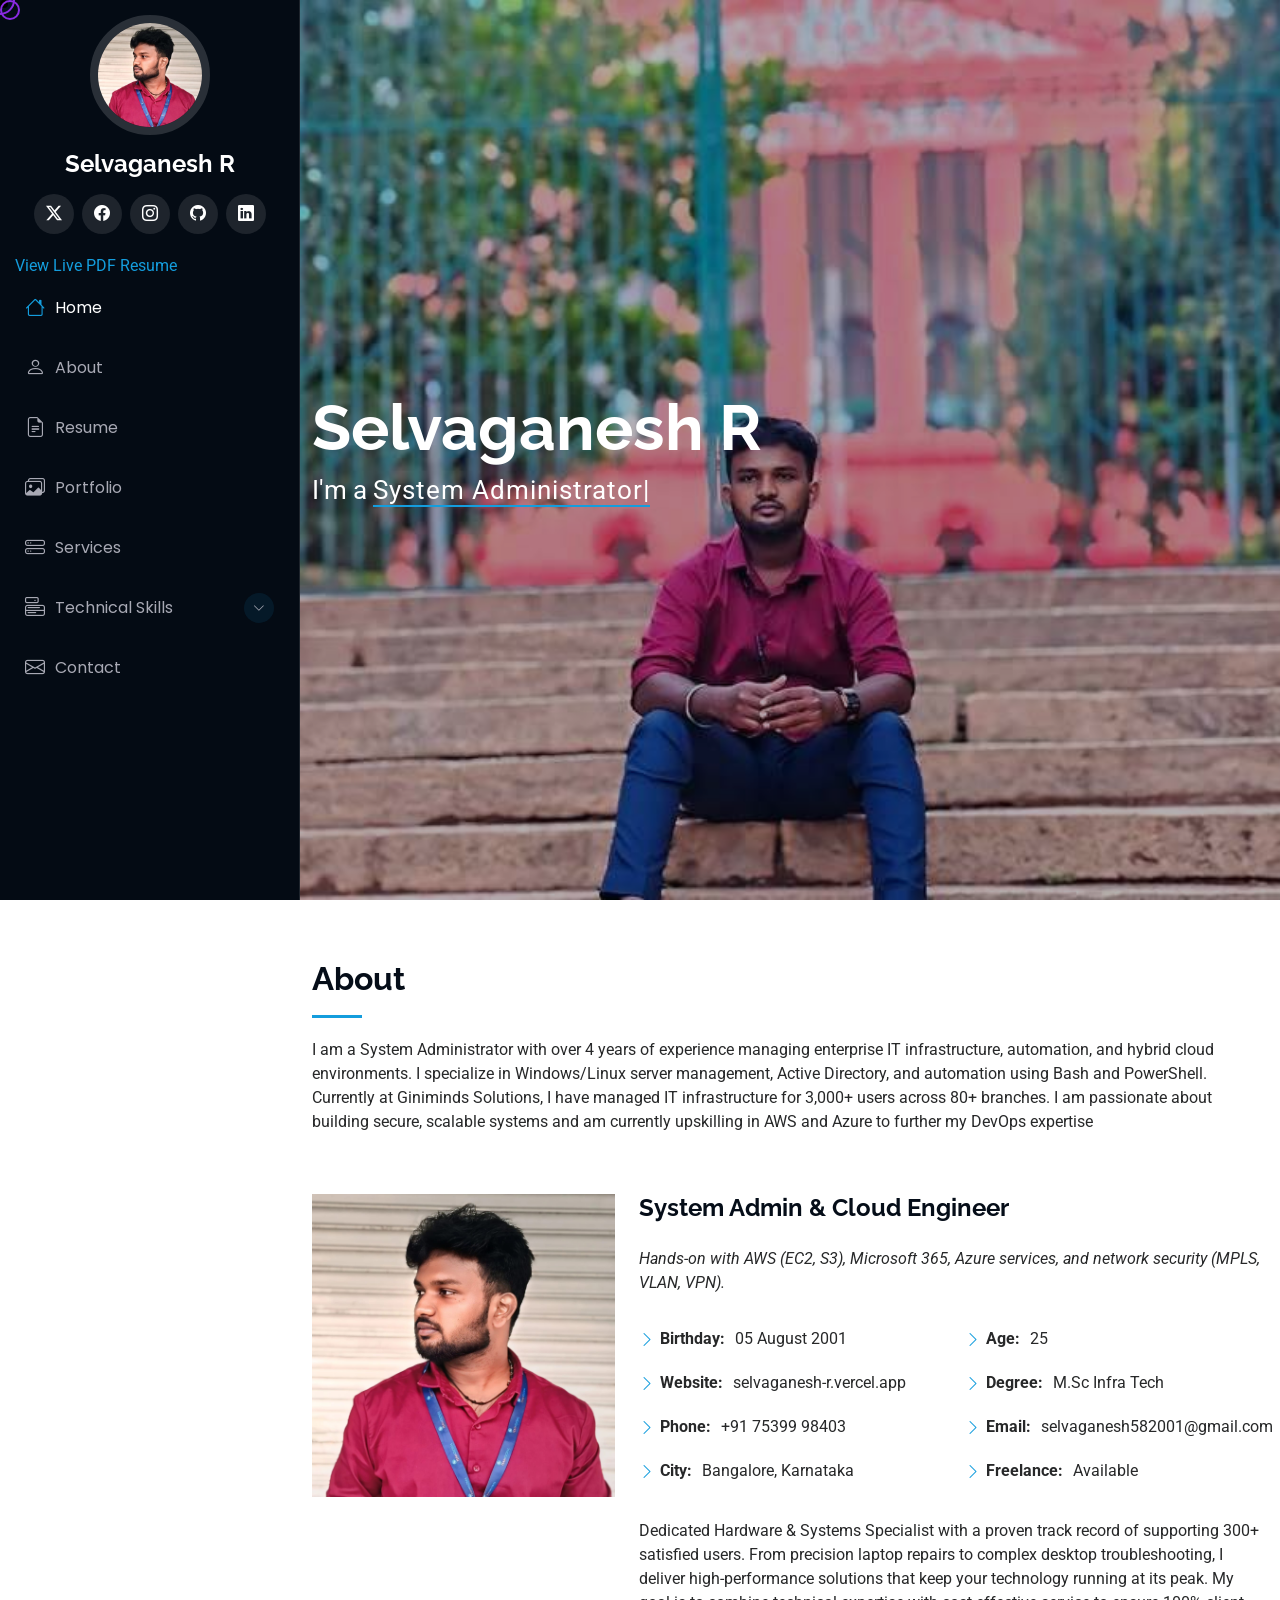
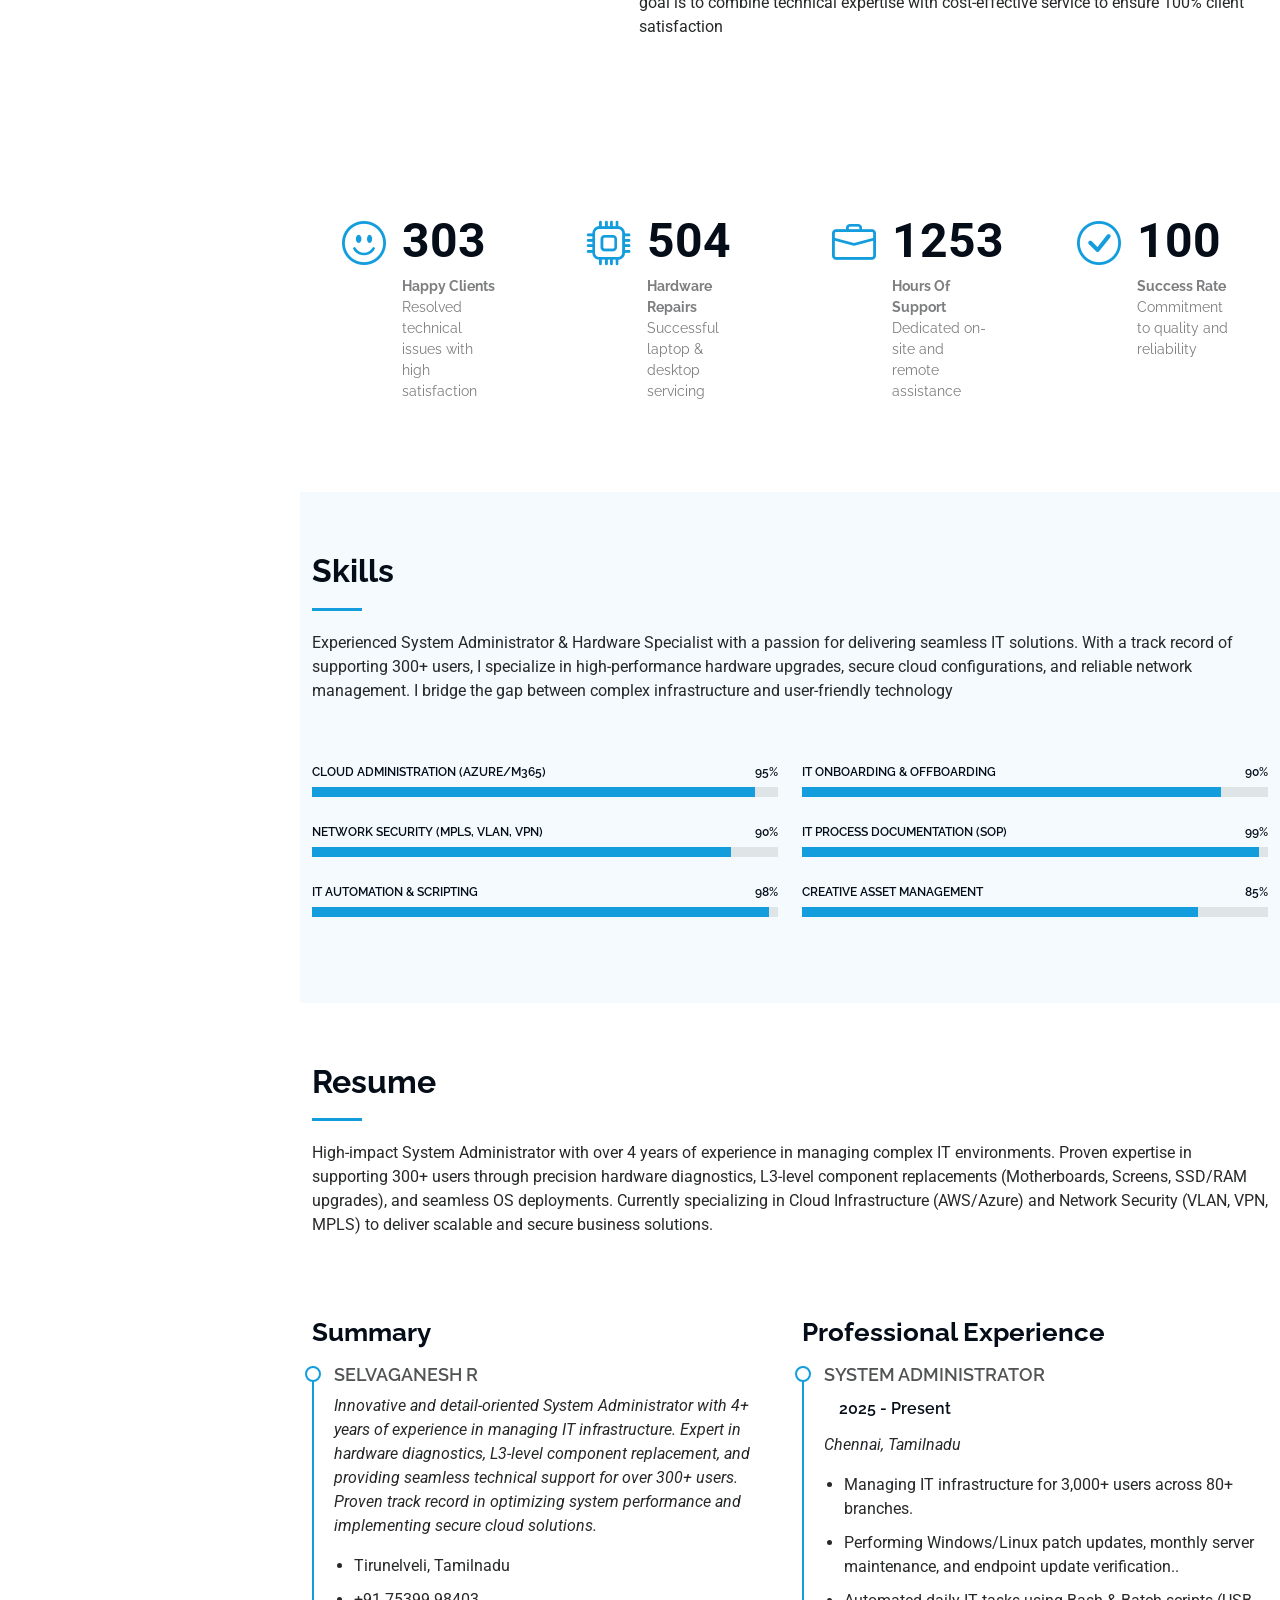
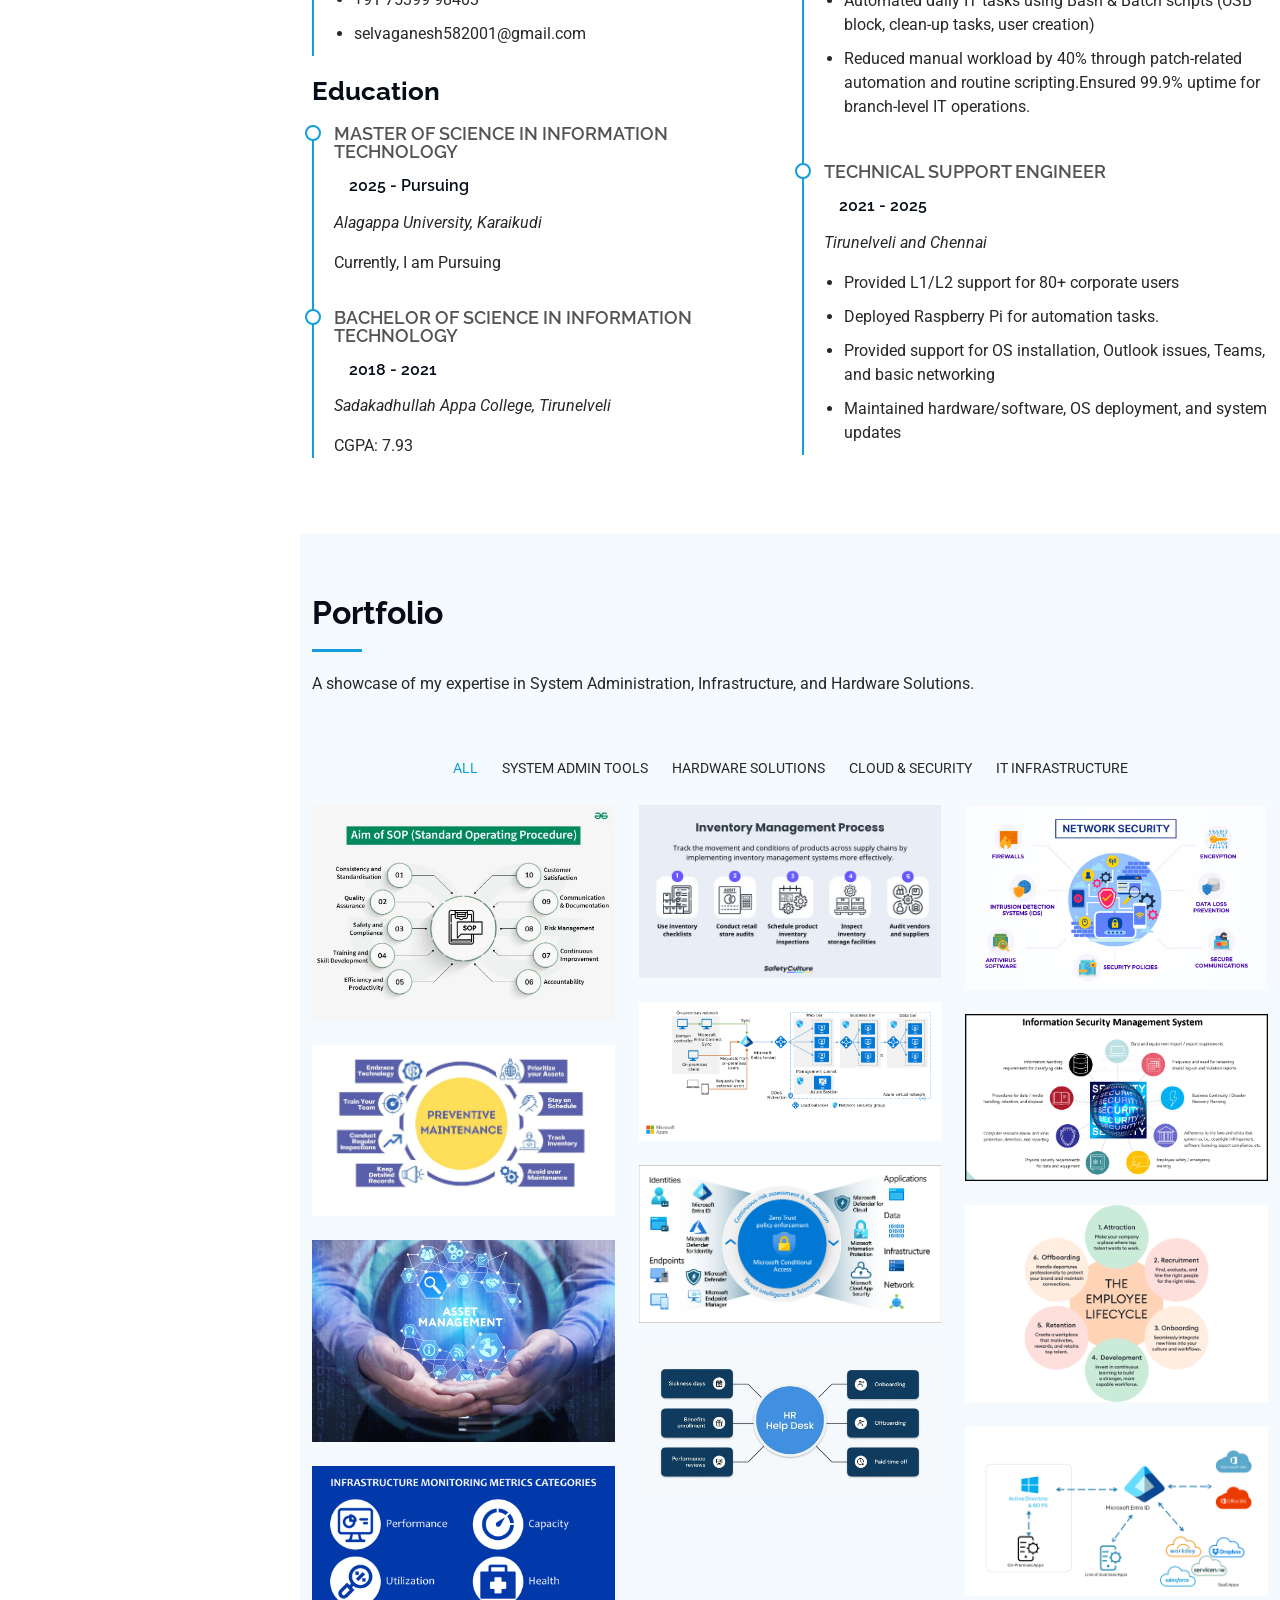
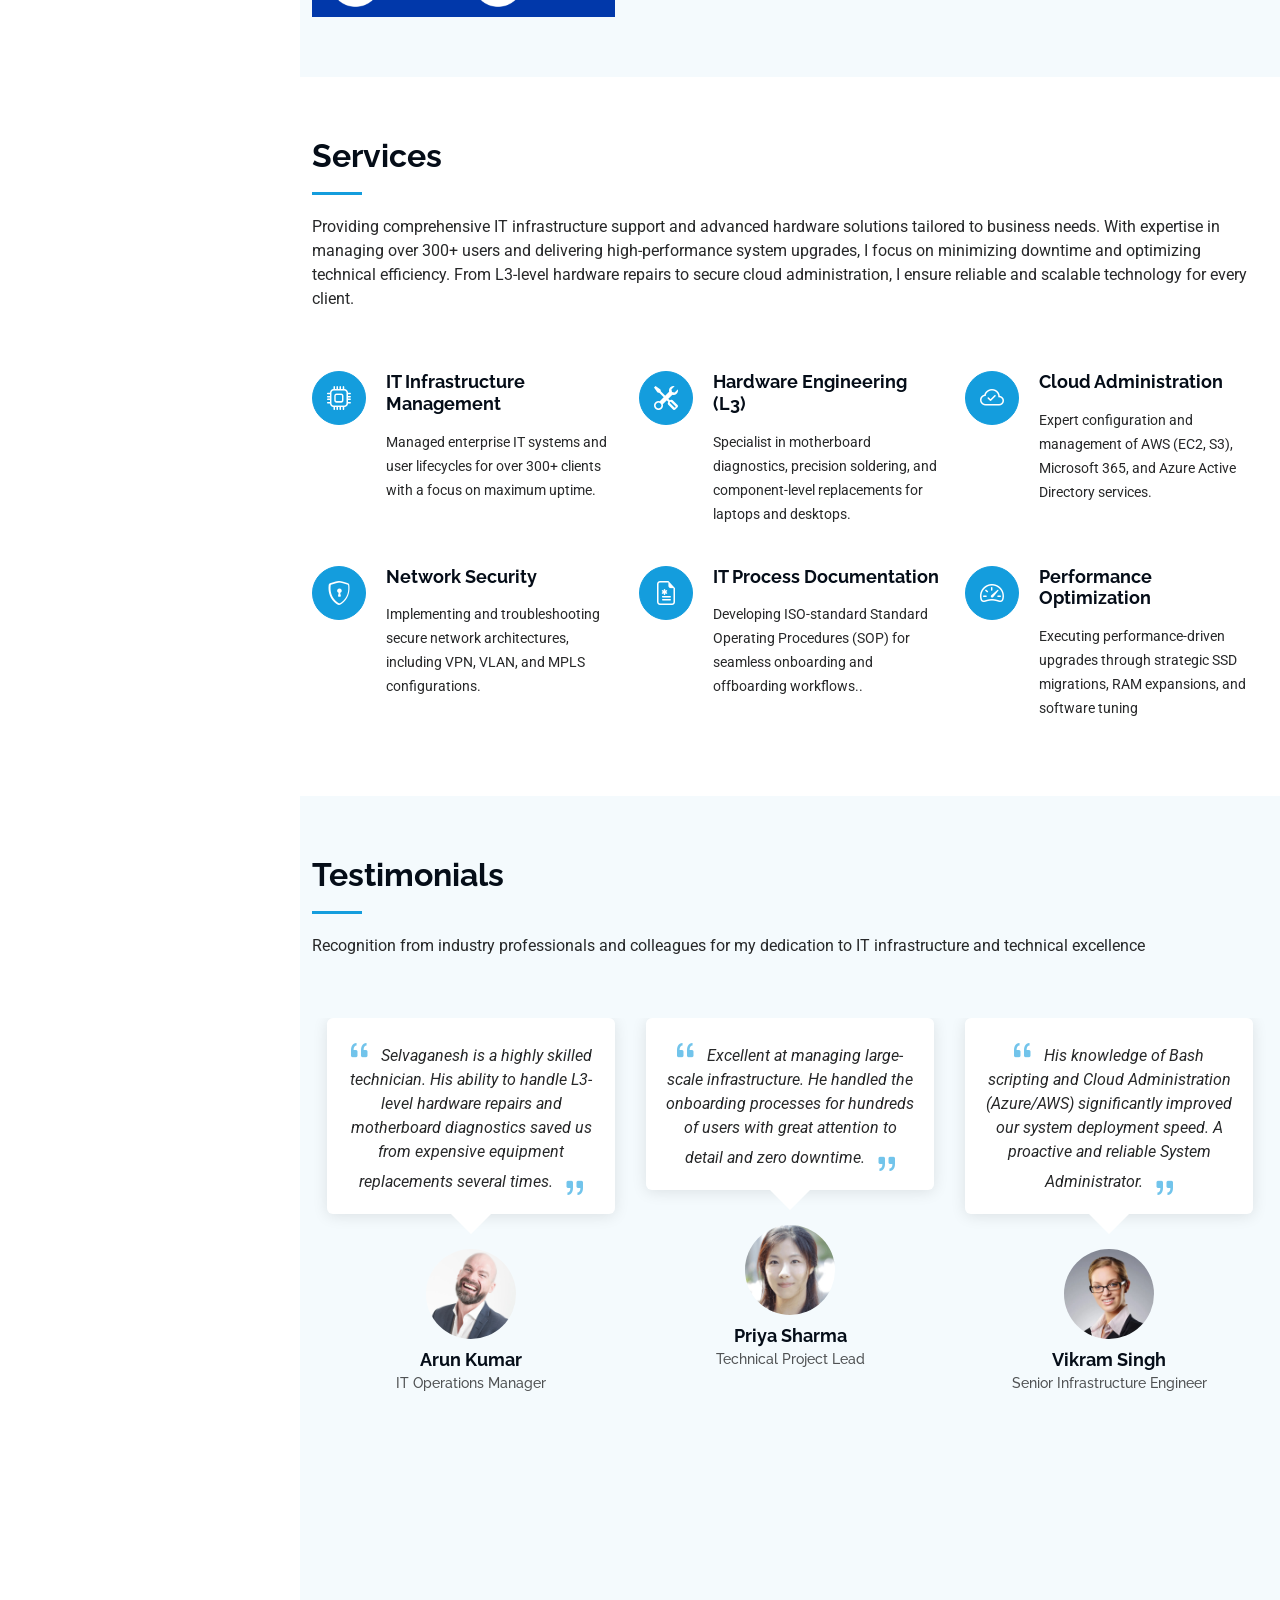
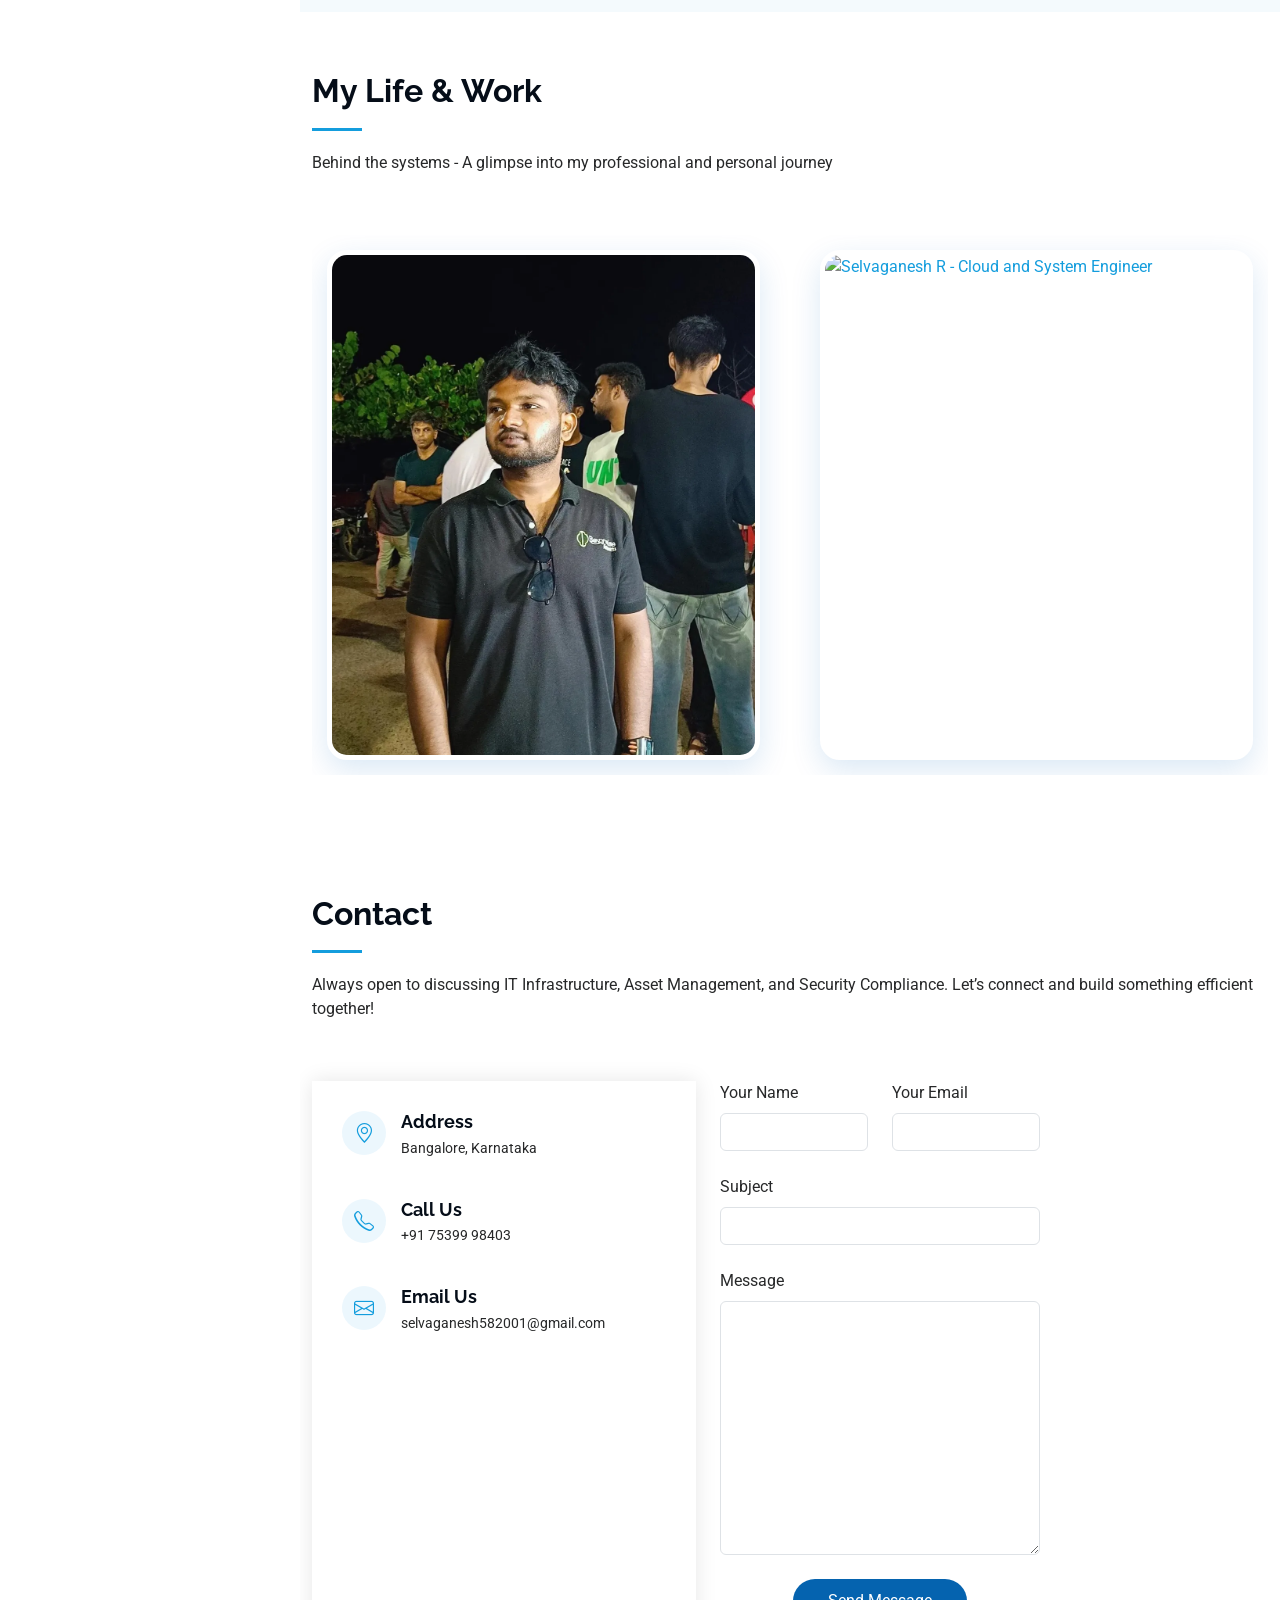
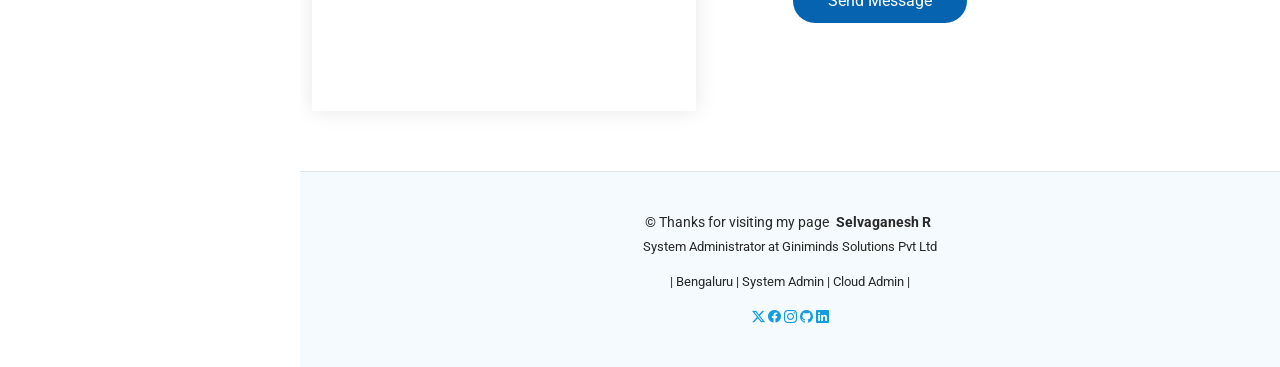
==== index.html @ 78997d43 "test1" ====
<!DOCTYPE html>
<html lang="en">
  <div class="cursor"></div>
  <div class="cursor-dot"></div>
<div class="wcf-cursor-follower"></div>
<head>
  <meta charset="utf-8">
  <meta name="robots" content="index, follow">
  <meta content="width=device-width, initial-scale=1.0" name="viewport">
  <title>Selvaganeh R | System Admin</title>
  <meta content="Selvaganesh R - System Administrator specializing in M365, Azure, and IT Infrastructure" name="description">

<script type="application/ld+json">
{
  "@context": "https://schema.org",
  "@type": "Person",
  "name": "Selvaganesh R",
  "jobTitle": "System Administrator & Cloud Engineer",
  "url": "https://selvaganesh-r.vercel.app/", 
  "sameAs": [
    "https://www.facebook.com/mr.selvaganeshr",
    "https://www.instagram.com/_selvaganeshr_",
    "https://x.com/_selvaganeshr_",
    "https://github.com/selvaganeshr-sys",
    "https://www.linkedin.com/in/selvaganeshr/"
  ]
}
</script>

  <meta content="" name="keywords">
  <meta property="og:type" content="website">
  <meta property="og:url" content="https://selvaganesh-r.vercel.app">

  <!-- Favicons -->
  <link href="assets/img/favicon.png" rel="icon">
  <link href="assets/img/apple-touch-icon.png" rel="apple-touch-icon">

  <!-- Fonts -->
  <link href="https://fonts.googleapis.com" rel="preconnect">
  <link href="https://fonts.gstatic.com" rel="preconnect" crossorigin>
  <link href="https://fonts.googleapis.com/css2?family=Roboto:ital,wght@0,100;0,300;0,400;0,500;0,700;0,900;1,100;1,300;1,400;1,500;1,700;1,900&family=Poppins:ital,wght@0,100;0,200;0,300;0,400;0,500;0,600;0,700;0,800;0,900;1,100;1,200;1,300;1,400;1,500;1,600;1,700;1,800;1,900&family=Raleway:ital,wght@0,100;0,200;0,300;0,400;0,500;0,600;0,700;0,800;0,900;1,100;1,200;1,300;1,400;1,500;1,600;1,700;1,800;1,900&display=swap" rel="stylesheet">

  <!-- Vendor CSS Files -->
  <link href="assets/vendor/bootstrap/css/bootstrap.min.css" rel="stylesheet">
  <link href="assets/vendor/bootstrap-icons/bootstrap-icons.css" rel="stylesheet">
  <link href="assets/vendor/aos/aos.css" rel="stylesheet">
  <link href="assets/vendor/glightbox/css/glightbox.min.css" rel="stylesheet">
  <link href="assets/vendor/swiper/swiper-bundle.min.css" rel="stylesheet">
  <link rel="canonical" href="https://selvaganesh-r.vercel.app/">
  <link rel="canonical" href="https://github.com/selvaganeshr-sys">
  <link rel="canonical" href="https://www.linkedin.com/in/selvaganeshr/">
  <link rel="canonical" href="https://www.instagram.com/_selvaganeshr_/">
  <link rel="canonical" href="https://x.com/_selvaganeshr_">
  <link rel="canonical" href="https://www.facebook.com/mr.selvaganeshr/"
   />

  <!-- Main CSS File -->
  <link href="assets/css/main.css" rel="stylesheet">

  <!-- =======================================================
  * Template Name: iPortfolio
  * Template URL: https://bootstrapmade.com/iportfolio-bootstrap-portfolio-websites-template/
  * Updated: Jun 29 2024 with Bootstrap v5.3.3
  * Author: BootstrapMade.com
  * License: https://bootstrapmade.com/license/
  ======================================================== -->
</head>
<script>
  const dot = document.querySelector('.cursor-dot');
  const follower = document.querySelector('.wcf-cursor-follower');

  let mouseX = 0, mouseY = 0; 
  let followerX = 0, followerY = 0; 

  document.addEventListener('mousemove', (e) => {
    mouseX = e.clientX;
    mouseY = e.clientY;
    // Immediate dot movement
    dot.style.transform = `translate(${mouseX - 4}px, ${mouseY - 4}px)`;
  });

  function animate() {
    // Fixed the mouseY - mouseY bug here
    followerX += (mouseX - followerX) * 0.1;
    followerY += (mouseY - followerY) * 0.1;

    follower.style.transform = `translate(${followerX - 15}px, ${followerY - 15}px)`;
    requestAnimationFrame(animate);
  }
  animate();

  // Hover effect
  document.querySelectorAll('a, button, .navmenu li').forEach(item => {
    item.addEventListener('mouseenter', () => {
      follower.style.width = '60px';
      follower.style.height = '60px';
      follower.style.backgroundColor = 'rgba(0, 123, 255, 0.2)';
    });
    item.addEventListener('mouseleave', () => {
      follower.style.width = '30px';
      follower.style.height = '30px';
      follower.style.backgroundColor = 'rgba(0, 123, 255, 0.05)';
    });
  });

const form = document.querySelector('.contact-form');
  const sentMessage = document.querySelector('.sent-message');

  form.onsubmit = async (e) => {
    e.preventDefault();
    const data = new FormData(form);
    
    const response = await fetch(form.action, {
      method: 'POST',
      body: data,
      headers: { 'Accept': 'application/json' }
    });

    if (response.ok) {
      sentMessage.style.display = 'block'; // Show "Your message has been sent!"
      form.reset(); // Clear the form
    } else {
      alert("Oops! There was a problem submitting your form");
    }
  };

</script>

<body class="index-page">
  <header id="header" class="header dark-background d-flex flex-column">
    <i class="header-toggle d-xl-none bi bi-list"></i>

    <div class="profile-img">
      <img src="assets/img/my-profile-img.jpeg" alt="" class="img-fluid rounded-circle">
    </div>

    <a href="index.html" class="logo d-flex align-items-center justify-content-center">
    
      <!-- Uncomment the line below if you also wish to use an image logo -->
      <!-- <img src="assets/img/logo.jpg" alt=""> -->
      <h1 class="sitename">Selvaganesh R</h1>
    </a>

    <div class="social-links text-center">
      <a href="https://x.com/_selvaganeshr_" class="twitter"><i class="bi bi-twitter-x"></i></a>
      <a href="https://www.facebook.com/mr.selvaganeshr/" class="facebook"><i class="bi bi-facebook"></i></a>
      <a href="https://www.instagram.com/_selvaganeshr_/" class="instagram"><i class="bi bi-instagram"></i></a>
      <a href="https://github.com/selvaganeshr-sys" class="github" target="_blank">
  <i class="bi bi-github"></i>
</a>
      <a href="https://www.linkedin.com/in/selvaganeshr/" class="linkedin"><i class="bi bi-linkedin"></i></a>
    </div>
<a href="resume.html" class="btn-get-started">View Live PDF Resume</a>
    <nav id="navmenu" class="navmenu">
  <ul>
    <li><a href="#hero" class="active"><i class="bi bi-house navicon"></i>Home</a></li>
    <li><a href="#about"><i class="bi bi-person navicon"></i> About</a></li>
    <li><a href="#resume"><i class="bi bi-file-earmark-text navicon"></i> Resume</a></li>
    <li><a href="#portfolio"><i class="bi bi-images navicon"></i> Portfolio</a></li>
    <li><a href="#services"><i class="bi bi-hdd-stack navicon"></i> Services</a></li>
    <li class="dropdown"><a href="#"><i class="bi bi-menu-button navicon"></i> <span>Technical Skills</span> <i class="bi bi-chevron-down toggle-dropdown"></i></a>
  <ul>
    <li><a href="#skills">Server Maintenance</a></li>
    <li><a href="#skills">Cloud Administration</a></li>
    <li><a href="#skills">Automation & Scripting</a></li>
    <li><a href="#skills">Hardware Engineering</a></li>
  </ul>
</li>
    <li><a href="#contact"><i class="bi bi-envelope navicon"></i> Contact</a></li>
  </ul>
</nav>
</header>

  <main class="main">

    <!-- Hero Section -->
    <section id="hero" class="hero section dark-background">

      <img src="assets/img/hero-bg.jpg" alt="" data-aos="fade-in" class="">

      <div class="container" data-aos="fade-up" data-aos-delay="100">
        <h2>Selvaganesh R</h2>
        <p>I'm a <span class="typed" data-typed-items="System Administrator, Cloud Infrastructure Engineer, IT Automation Expert, Hardware Specialist"></span><span class="typed-cursor typed-cursor--blink" aria-hidden="true"></span><span class="typed-cursor typed-cursor--blink" aria-hidden="true"></span></p>
      </div>

    </section><!-- /Hero Section -->

    <!-- About Section -->
    <section id="about" class="about section">

      <!-- Section Title -->
      <div class="container section-title" data-aos="fade-up">
        <h2>About</h2>
        <p>I am a System Administrator with over 4 years of experience managing enterprise IT infrastructure, automation, and hybrid cloud environments. I specialize in Windows/Linux server management, Active Directory, and automation using Bash and PowerShell.

Currently at Giniminds Solutions, I have managed IT infrastructure for 3,000+ users across 80+ branches. I am passionate about building secure, scalable systems and am currently upskilling in AWS and Azure to further my DevOps expertise</p>
      </div><!-- End Section Title -->

      <div class="container" data-aos="fade-up" data-aos-delay="100">

        <div class="row gy-4 justify-content-center">
          <div class="col-lg-4">
            <img src="assets/img/my-profile-img.jpeg" class="img-fluid" alt="">
          </div>
          <div class="col-lg-8 content">
            <h2>System Admin &amp; Cloud Engineer</h2>
            <p class="fst-italic py-3">
              Hands-on with AWS (EC2, S3), Microsoft 365, Azure services, and network security (MPLS, VLAN, VPN).
            </p>
            <div class="row">
              <div class="col-lg-6">
                <ul>
                  <li><i class="bi bi-chevron-right"></i> <strong>Birthday:</strong> <span>05 August 2001</span></li>
                  <li><i class="bi bi-chevron-right"></i> <strong>Website:</strong> <span>selvaganesh-r.vercel.app</span></li>
                  <li><i class="bi bi-chevron-right"></i> <strong>Phone:</strong> <span>+91 75399 98403</span></li>
                  <li><i class="bi bi-chevron-right"></i> <strong>City:</strong> <span>Bangalore, Karnataka</span></li>
                </ul>
              </div>
              <div class="col-lg-6">
                <ul>
                  <li><i class="bi bi-chevron-right"></i> <strong>Age:</strong> <span>25</span></li>
                  <li><i class="bi bi-chevron-right"></i> <strong>Degree:</strong> <span>M.Sc Infra Tech</span></li>
                  <li><i class="bi bi-chevron-right"></i> <strong>Email:</strong> <span>selvaganesh582001@gmail.com</span></li>
                  <li><i class="bi bi-chevron-right"></i> <strong>Freelance:</strong> <span>Available</span></li>
                </ul>
              </div>
            </div>
            <p class="py-3">
              Dedicated Hardware & Systems Specialist with a proven track record of supporting 300+ satisfied users. From precision laptop repairs to complex desktop troubleshooting, I deliver high-performance solutions that keep your technology running at its peak. My goal is to combine technical expertise with cost-effective service to ensure 100% client satisfaction
            </p>
          </div>
        </div>

      </div>

    </section><!-- /About Section -->

    <!-- Stats Section -->
    <section id="stats" class="stats section">

      <div class="container" data-aos="fade-up" data-aos-delay="100">

        <div class="row gy-4">

          <div class="col-lg-3 col-md-6">
            <div class="stats-item">
              <i class="bi bi-emoji-smile"></i>
              <span data-purecounter-start="0" data-purecounter-end="303" data-purecounter-duration="1" class="purecounter"></span>
              <p><strong>Happy Clients</strong> <span>Resolved technical issues with high satisfaction</span></p>
            </div>
          </div><!-- End Stats Item -->

          <div class="col-lg-3 col-md-6">
            <div class="stats-item">
              <i class="bi bi-cpu"></i>
              <span data-purecounter-start="0" data-purecounter-end="504" data-purecounter-duration="1" class="purecounter"></span>
              <p><strong>Hardware Repairs</strong> <span>Successful laptop & desktop servicing</span></p>
            </div>
          </div><!-- End Stats Item -->

          <div class="col-lg-3 col-md-6">
            <div class="stats-item">
              <i class="bi bi-briefcase"></i>
              <span data-purecounter-start="0" data-purecounter-end="1253" data-purecounter-duration="1" class="purecounter"></span>
              <p><strong>Hours Of Support</strong> <span>Dedicated on-site and remote assistance</span></p>
            </div>
          </div><!-- End Stats Item -->

          <div class="col-lg-3 col-md-6">
            <div class="stats-item">
              <i class="bi-check-circle"></i>
              <span data-purecounter-start="0" data-purecounter-end="100" data-purecounter-duration="1" class="purecounter"></span>
              <p><strong>Success Rate</strong> <span>Commitment to quality and reliability</span></p>
            </div>
          </div><!-- End Stats Item -->

        </div>

      </div>

    </section><!-- /Stats Section -->

    <!-- Skills Section -->
    <section id="skills" class="skills section light-background">

      <!-- Section Title -->
      <div class="container section-title" data-aos="fade-up">
        <h2>Skills</h2>
        <p>Experienced System Administrator & Hardware Specialist with a passion for delivering seamless IT solutions. With a track record of supporting 300+ users, I specialize in high-performance hardware upgrades, secure cloud configurations, and reliable network management. I bridge the gap between complex infrastructure and user-friendly technology</p>
      </div><!-- End Section Title -->

      <div class="container" data-aos="fade-up" data-aos-delay="100">

        <div class="row skills-content skills-animation">

          <div class="col-lg-6">

            <div class="progress">
              <span class="skill"><span>Cloud Administration (Azure/M365)</span> <i class="val">95%</i></span>
              <div class="progress-bar-wrap">
                <div class="progress-bar" role="progressbar" aria-valuenow="95" aria-valuemin="0" aria-valuemax="100"></div>
              </div>
            </div><!-- End Skills Item -->

            <div class="progress">
              <span class="skill"><span>Network Security (MPLS, VLAN, VPN)</span> <i class="val">90%</i></span>
              <div class="progress-bar-wrap">
                <div class="progress-bar" role="progressbar" aria-valuenow="90" aria-valuemin="0" aria-valuemax="100"></div>
              </div>
            </div><!-- End Skills Item -->

            <div class="progress">
              <span class="skill"><span>IT Automation & Scripting</span> <i class="val">98%</i></span>
              <div class="progress-bar-wrap">
                <div class="progress-bar" role="progressbar" aria-valuenow="98" aria-valuemin="0" aria-valuemax="100"></div>
              </div>
            </div><!-- End Skills Item -->

          </div>

          <div class="col-lg-6">

            <div class="progress">
              <span class="skill"><span>IT Onboarding & Offboarding</span> <i class="val">90%</i></span>
              <div class="progress-bar-wrap">
                <div class="progress-bar" role="progressbar" aria-valuenow="90" aria-valuemin="0" aria-valuemax="100"></div>
              </div>
            </div><!-- End Skills Item -->

            <div class="progress">
              <span class="skill"><span>IT Process Documentation (SOP)</span> <i class="val">99%</i></span>
              <div class="progress-bar-wrap">
                <div class="progress-bar" role="progressbar" aria-valuenow="98" aria-valuemin="0" aria-valuemax="100"></div>
              </div>
            </div><!-- End Skills Item -->

            <div class="progress">
              <span class="skill"><span>Creative Asset Management</span> <i class="val">85%</i></span>
              <div class="progress-bar-wrap">
                <div class="progress-bar" role="progressbar" aria-valuenow="85" aria-valuemin="0" aria-valuemax="100"></div>
              </div>
            </div><!-- End Skills Item -->

          </div>

        </div>

      </div>

    </section><!-- /Skills Section -->

    <!-- Resume Section -->
    <section id="resume" class="resume section">

      <!-- Section Title -->
      <div class="container section-title" data-aos="fade-up">
        <h2>Resume</h2>
        <p>High-impact System Administrator with over 4 years of experience in managing complex IT environments. Proven expertise in supporting 300+ users through precision hardware diagnostics, L3-level component replacements (Motherboards, Screens, SSD/RAM upgrades), and seamless OS deployments. Currently specializing in Cloud Infrastructure (AWS/Azure) and Network Security (VLAN, VPN, MPLS) to deliver scalable and secure business solutions.</p>
      </div><!-- End Section Title -->

      <div class="container">

        <div class="row">

          <div class="col-lg-6" data-aos="fade-up" data-aos-delay="100">
            <h3 class="resume-title">Summary</h3>

            <div class="resume-item pb-0">
              <h4>SELVAGANESH R</h4>
              <p><em>Innovative and detail-oriented System Administrator with 4+ years of experience in managing IT infrastructure. Expert in hardware diagnostics, L3-level component replacement, and providing seamless technical support for over 300+ users. Proven track record in optimizing system performance and implementing secure cloud solutions.</em></p>
              <ul>
                <li>Tirunelveli, Tamilnadu</li>
                <li>+91 75399 98403</li>
                <li>selvaganesh582001@gmail.com</li>
              </ul>
            </div><!-- Edn Resume Item -->

            <h3 class="resume-title">Education</h3>
            <div class="resume-item">
              <h4>Master of science in Information Technology</h4>
              <h5>2025 - Pursuing</h5>
              <p><em>Alagappa University, Karaikudi</em></p>
              <p>Currently, I am Pursuing</p>
            </div><!-- Edn Resume Item -->

            <div class="resume-item">
             <h4>Bachelor of Science in Information Technology</h4>
              <h5>2018 - 2021</h5>
              <p><em>Sadakadhullah Appa College, Tirunelveli</em></p>
              <p>CGPA: 7.93</p>
            </div><!-- Edn Resume Item -->

          </div>

          <div class="col-lg-6" data-aos="fade-up" data-aos-delay="200">
            <h3 class="resume-title">Professional Experience</h3>
            <div class="resume-item">
              <h4>System Administrator</h4>
              <h5>2025 - Present</h5>
              <p><em>Chennai, Tamilnadu </em></p>
              <ul>
                <li> Managing IT infrastructure for 3,000+ users across 80+ branches. 
</li>
                <li>Performing Windows/Linux patch updates, monthly server maintenance, and endpoint update
verification.. </li>
                <li> Automated daily IT tasks using Bash & Batch scripts (USB block, clean-up tasks, user creation)</li>
                <li> Reduced manual workload by 40% through patch-related automation and routine scripting.Ensured 99.9% uptime for branch-level IT operations. </li>
              </ul>
            </div><!-- Edn Resume Item -->

            <div class="resume-item">
              <h4>Technical Support Engineer</h4>
              <h5>2021 - 2025</h5>
              <p><em>Tirunelveli and Chennai</em></p>
              <ul>
                <li>Provided L1/L2 support for 80+ corporate users</li>
                <li>Deployed Raspberry Pi for automation tasks.</li>
                <li> Provided support for OS installation, Outlook issues, Teams, and basic networking</li>
                <li>Maintained hardware/software, OS deployment, and system updates </li>
              </ul>
            </div><!-- Edn Resume Item -->

          </div>

        </div>

      </div>

    </section><!-- /Resume Section -->

    <!-- Portfolio Section -->
    <section id="portfolio" class="portfolio section light-background">

      <!-- Section Title -->
      <div class="container section-title" data-aos="fade-up">
        <h2>Portfolio</h2>
        <p>A showcase of my expertise in System Administration, Infrastructure, and Hardware Solutions.</p>
      </div><!-- End Section Title -->

      <div class="container">

        <div class="isotope-layout" data-default-filter="*" data-layout="masonry" data-sort="original-order">

          <ul class="portfolio-filters isotope-filters" data-aos="fade-up" data-aos-delay="100">
            <li data-filter="*" class="filter-active">All</li>
            <li data-filter=".filter-app">System Admin Tools</li>
            <li data-filter=".filter-product">Hardware Solutions</li>
            <li data-filter=".filter-branding">Cloud & Security</li>
            <li data-filter=".filter-books">IT Infrastructure</li>
          </ul><!-- End Portfolio Filters -->

          <div class="row gy-4 isotope-container" data-aos="fade-up" data-aos-delay="200">

            <div class="col-lg-4 col-md-6 portfolio-item isotope-item filter-app">
              <div class="portfolio-content h-100">
                <img src="assets/img/portfolio/SOP.jpg" class="img-fluid" alt="">
                <div class="portfolio-info">
                  <h4>SOP Documentation</h4>
                  <p>Enterprise-level system management and network setup</p>
                  <a href="assets/img/portfolio/SOP.jpg" title="App 1" data-gallery="portfolio-gallery-app" class="glightbox preview-link"><i class="bi bi-zoom-in"></i></a>
                  <!<a href="SOP-Details" title="More Details" class="details-link"><i class="bi bi-link-45deg"></i></a>>
                  <!<a href="assets/img/portfolio/Moni.png" title="Branding 3" data-gallery="portfolio-gallery-book" class="glightbox preview-link"> wihtout zoom Icon>
  </a>
                </div>
              </div>
            </div><!-- End Portfolio Item -->

            <div class="col-lg-4 col-md-6 portfolio-item isotope-item filter-product">
              <div class="portfolio-content h-100">
                <img src="assets/img/portfolio/ivn.png" class="img-fluid" alt="">
                <div class="portfolio-info">
                  <h4>Asset Tagging & Tracking:</h4>
                  <p>Implemented a standardized asset tagging system to ensure 100% hardware accountability and inventory control</p>
                  <a href="assets/img/portfolio/ivn.png" title="Product 1" data-gallery="portfolio-gallery-product" class="glightbox preview-link"><i class="bi bi-zoom-in"></i></a>
                  <!<a href="portfolio-details.html" title="More Details" class="details-link"><i class="bi bi-link-45deg"></i></a>>
                </div>
              </div>
            </div><!-- End Portfolio Item -->

            <div class="col-lg-4 col-md-6 portfolio-item isotope-item filter-branding">
              <div class="portfolio-content h-100">
                <img src="assets/img/portfolio/anti.jpg" class="img-fluid" alt="">
                <div class="portfolio-info">
                  <h4>Endpoint Security</h4>
                  <p>Maintaining 100% security compliance by ensuring McAfee Antivirus is enabled and always up to date</p>
                  <a href="assets/img/portfolio/anti.jpg" title="Branding 1" data-gallery="portfolio-gallery-branding" class="glightbox preview-link"><i class="bi bi-zoom-in"></i></a>
                  <!<a href="portfolio-details.html" title="More Details" class="details-link"><i class="bi bi-link-45deg"></i></a>>
                </div>
              </div>
            </div><!-- End Portfolio Item -->

            <div class="col-lg-4 col-md-6 portfolio-item isotope-item filter-books">
              <div class="portfolio-content h-100">
                <img src="assets/img/portfolio/dom.png" class="img-fluid" alt="">
                <div class="portfolio-info">
                  <h4>Network & Domain Setup</h4>
                  <p>Managing enterprise-level network setup and joining systems to Active Directory (AD) for secure access</p>
                  <a href="assets/img/portfolio/dom.png" title="Branding 1" data-gallery="portfolio-gallery-book" class="glightbox preview-link"><i class="bi bi-zoom-in"></i></a>
                  <!<a href="portfolio-details.html" title="More Details" class="details-link"><i class="bi bi-link-45deg"></i></a>>
                </div>
              </div>
            </div><!-- End Portfolio Item -->

            <div class="col-lg-4 col-md-6 portfolio-item isotope-item filter-app">
              <div class="portfolio-content h-100">
                <img src="assets/img/portfolio/PMO.jpg" class="img-fluid" alt="">
                <div class="portfolio-info">
                  <h4>System Security & Compliance</h4>
                  <p>Maintaining endpoint security through Active Directory</p>
                  <a href="assets/img/portfolio/PMO.jpg" title="App 2" data-gallery="portfolio-gallery-app" class="glightbox preview-link"><i class="bi bi-zoom-in"></i></a>
                  <!<a href="portfolio-details.html" title="More Details" class="details-link"><i class="bi bi-link-45deg"></i></a>>
                </div>
              </div>
            </div><!-- End Portfolio Item -->

            <div class="col-lg-4 col-md-6 portfolio-item isotope-item filter-product">
              <div class="portfolio-content h-100">
                <img src="assets/img/portfolio/repair.jpg" class="img-fluid" alt="">
                <div class="portfolio-info">
                  <h4>System Maintenance & Repair</h4>
                  <p>Expertise in hardware troubleshooting, laptop repairs, and ensuring all assets are in peak working condition</p>
                  <a href="assets/img/portfolio/repair.jpg" title="Product 2" data-gallery="portfolio-gallery-product" class="glightbox preview-link"><i class="bi bi-zoom-in"></i></a>
                  <!<a href="portfolio-details.html" title="More Details" class="details-link"><i class="bi bi-link-45deg"></i></a>>
                </div>
              </div>
            </div><!-- End Portfolio Item -->

            <div class="col-lg-4 col-md-6 portfolio-item isotope-item filter-branding">
              <div class="portfolio-content h-100">
                <img src="assets/img/portfolio/acc.png" class="img-fluid" alt="">
                <div class="portfolio-info">
                  <h4>Access Control</h4>
                  <p>Implementing secure access controls and managing official email IDs as per company IT policies.</p>
                  <a href="assets/img/portfolio/acc.png" title="Branding 2" data-gallery="portfolio-gallery-branding" class="glightbox preview-link"><i class="bi bi-zoom-in"></i></a>
                  <!<a href="portfolio-details.html" title="More Details" class="details-link"><i class="bi bi-link-45deg"></i></a>>
                </div>
              </div>
            </div><!-- End Portfolio Item -->

            <div class="col-lg-4 col-md-6 portfolio-item isotope-item filter-books">
              <div class="portfolio-content h-100">
                <img src="assets/img/portfolio/Life.png" class="img-fluid" alt="">
                <div class="portfolio-info">
                  <h4>End-to-End Lifecycle:</h4>
                  <p>Handling complete IT onboarding and off-boarding processes, including system configuration and asset recovery.</p>
                  <a href="assets/img/portfolio/Life.png" title="Branding 2" data-gallery="portfolio-gallery-book" class="glightbox preview-link"><i class="bi bi-zoom-in"></i></a>
                  <!<a href="portfolio-details.html" title="More Details" class="details-link"><i class="bi bi-link-45deg"></i></a>>
                </div>
              </div>
            </div><!-- End Portfolio Item -->

            <div class="col-lg-4 col-md-6 portfolio-item isotope-item filter-app">
              <div class="portfolio-content h-100">
                <img src="assets/img/portfolio/Ast.png" class="img-fluid" alt="">
                <div class="portfolio-info">
                  <h4>Asset Management</h4>
                  <p>Implemented a standardized asset tagging system for 100% hardware accountability.</p>
                  <a href="assets/img/portfolio/Ast.png" title="App 3" data-gallery="portfolio-gallery-app" class="glightbox preview-link"><i class="bi bi-zoom-in"></i></a>
                  <!<a href="portfolio-details.html" title="More Details" class="details-link"><i class="bi bi-link-45deg"></i></a>>
                </div>
              </div>
            </div><!-- End Portfolio Item -->

            <div class="col-lg-4 col-md-6 portfolio-item isotope-item filter-product">
              <div class="portfolio-content h-100">
                <img src="assets/img/portfolio/Off.png" class="img-fluid" alt="">
                <div class="portfolio-info">
                  <h4>Asset Recovery & Audit</h4>
                  <p>Managing end-to-end hardware recovery and condition verification during employee off-boarding processes</p>
                  <a href="assets/img/portfolio/Off.png" title="Product 3" data-gallery="portfolio-gallery-product" class="glightbox preview-link"><i class="bi bi-zoom-in"></i></a>
                  <!<a href="portfolio-details.html" title="More Details" class="details-link"><i class="bi bi-link-45deg"></i></a>>
                </div>
              </div>
            </div><!-- End Portfolio Item -->

            <div class="col-lg-4 col-md-6 portfolio-item isotope-item filter-branding">
              <div class="portfolio-content h-100">
                <img src="assets/img/portfolio/ad.png" class="img-fluid" alt="">
                <div class="portfolio-info">
                  <h4>AD Integration</h4>
                  <p>Securing enterprise devices by joining laptops to Active Directory (AD) with required security standards</p>
                  <a href="assets/img/portfolio/ad.png" title="Branding 2" data-gallery="portfolio-gallery-branding" class="glightbox preview-link"><i class="bi bi-zoom-in"></i></a>
                  <!<a href="portfolio-details.html" title="More Details" class="details-link"><i class="bi bi-link-45deg"></i></a>>
                </div>
              </div>
            </div><!-- End Portfolio Item -->

            <div class="col-lg-4 col-md-6 portfolio-item isotope-item filter-books">
              <div class="portfolio-content h-100">
                <img src="assets/img/portfolio/Moni.png" class="img-fluid" alt="">
                <div class="portfolio-info">
                  <h4>Operational Monitoring</h4>
                  <p>Ensuring 100% uptime through daily infrastructure health checks and consistent stakeholder reporting</p>
                  <a href="assets/img/portfolio/Moni.png" title="Branding 3" data-gallery="portfolio-gallery-book" class="glightbox preview-link"><i class="bi bi-zoom-in"></i></a>
                  <!<a href="portfolio-details.html" title="More Details" class="details-link"><i class="bi bi-link-45deg"></i></a>>
                </div>
              </div>
            </div><!-- End Portfolio Item -->

          </div><!-- End Portfolio Container -->

        </div>

      </div>

    </section><!-- /Portfolio Section -->

    <!-- Services Section -->
    <section id="services" class="services section">

      <!-- Section Title -->
      <div class="container section-title" data-aos="fade-up">
        <h2>Services</h2>
        <p>Providing comprehensive IT infrastructure support and advanced hardware solutions tailored to business needs. With expertise in managing over 300+ users and delivering high-performance system upgrades, I focus on minimizing downtime and optimizing technical efficiency. From L3-level hardware repairs to secure cloud administration, I ensure reliable and scalable technology for every client.</p>
      </div><!-- End Section Title -->

      <div class="container">

        <div class="row gy-4">

          <div class="col-lg-4 col-md-6 service-item d-flex" data-aos="fade-up" data-aos-delay="100">
            <div class="icon flex-shrink-0"><i class="bi bi-cpu"></i></div>
            <div>
              <h4 class="title"><a href="service-details.html" class="stretched-link">IT Infrastructure Management</a></h4>
              <p class="description">Managed enterprise IT systems and user lifecycles for over 300+ clients with a focus on maximum uptime.</p>
            </div>
          </div>
          <!-- End Service Item -->

          <div class="col-lg-4 col-md-6 service-item d-flex" data-aos="fade-up" data-aos-delay="200">
            <div class="icon flex-shrink-0"><i class="bi bi-tools"></i></div>
            <div>
              <h4 class="title"><a href="service-details.html" class="stretched-link">Hardware Engineering (L3)</a></h4>
              <p class="description">Specialist in motherboard diagnostics, precision soldering, and component-level replacements for laptops and desktops.</p>
            </div>
          </div><!-- End Service Item -->

          <div class="col-lg-4 col-md-6 service-item d-flex" data-aos="fade-up" data-aos-delay="300">
            <div class="icon flex-shrink-0"><i class="bi bi-cloud-check"></i></div>
            <div>
              <h4 class="title"><a href="service-details.html" class="stretched-link">Cloud Administration</a></h4>
              <p class="description">Expert configuration and management of AWS (EC2, S3), Microsoft 365, and Azure Active Directory services.</p>
            </div>
          </div><!-- End Service Item -->

          <div class="col-lg-4 col-md-6 service-item d-flex" data-aos="fade-up" data-aos-delay="400">
            <div class="icon flex-shrink-0"><i class="bi bi-shield-lock"></i></div>
            <div>
              <h4 class="title"><a href="service-details.html" class="stretched-link">Network Security</a></h4>
              <p class="description">Implementing and troubleshooting secure network architectures, including VPN, VLAN, and MPLS configurations.</p>
            </div>
          </div><!-- End Service Item -->

          <div class="col-lg-4 col-md-6 service-item d-flex" data-aos="fade-up" data-aos-delay="500">
            <div class="icon flex-shrink-0"><i class="bi bi-file-earmark-medical"></i></div>
            <div>
              <h4 class="title"><a href="service-details.html" class="stretched-link">IT Process Documentation</a></h4>
              <p class="description">Developing ISO-standard Standard Operating Procedures (SOP) for seamless onboarding and offboarding workflows..</p>
            </div>
          </div><!-- End Service Item -->

          <div class="col-lg-4 col-md-6 service-item d-flex" data-aos="fade-up" data-aos-delay="600">
            <div class="icon flex-shrink-0"><i class="bi bi-speedometer2"></i></div>
            <div>
              <h4 class="title"><a href="service-details.html" class="stretched-link">Performance Optimization</a></h4>
              <p class="description">Executing performance-driven upgrades through strategic SSD migrations, RAM expansions, and software tuning  </p>
            </div>
          </div><!-- End Service Item -->

        </div>

      </div>

    </section><!-- /Services Section -->

    <!-- Testimonials Section -->
    <section id="testimonials" class="testimonials section light-background">

      <!-- Section Title -->
      <div class="container section-title" data-aos="fade-up">
        <h2>Testimonials</h2>
        <p>Recognition from industry professionals and colleagues for my dedication to IT infrastructure and technical excellence</p>
      </div><!-- End Section Title -->

      <div class="container" data-aos="fade-up" data-aos-delay="100">

        <div class="swiper init-swiper">
          <script type="application/json" class="swiper-config">
            {
              "loop": true,
              "speed": 600,
              "autoplay": {
                "delay": 5000
              },
              "slidesPerView": "auto",
              "pagination": {
                "el": ".swiper-pagination",
                "type": "bullets",
                "clickable": true
              },
              "breakpoints": {
                "320": {
                  "slidesPerView": 1,
                  "spaceBetween": 40
                },
                "1200": {
                  "slidesPerView": 3,
                  "spaceBetween": 1
                }
              }
            }
          </script>
          <div class="swiper-wrapper">

            <div class="swiper-slide">
  <div class="testimonial-item">
    <p>
      <i class="bi bi-quote quote-icon-left"></i>
      <span>Selvaganesh is a highly skilled technician. His ability to handle L3-level hardware repairs and motherboard diagnostics saved us from expensive equipment replacements several times.</span>
      <i class="bi bi-quote quote-icon-right"></i>
    </p>
    <img src="assets/img/testimonials/testimonials-1.jpg" class="testimonial-img" alt="">
    <h3>Arun Kumar</h3>
    <h4>IT Operations Manager</h4>
  </div>
</div>
<div class="swiper-slide">
  <div class="testimonial-item">
    <p>
      <i class="bi bi-quote quote-icon-left"></i>
      <span>Excellent at managing large-scale infrastructure. He handled the onboarding processes for hundreds of users with great attention to detail and zero downtime.</span>
      <i class="bi bi-quote quote-icon-right"></i>
    </p>
    <img src="assets/img/testimonials/testimonials-2.jpg" class="testimonial-img" alt="">
    <h3>Priya Sharma</h3>
    <h4>Technical Project Lead</h4>
  </div>
</div>

<div class="swiper-slide">
  <div class="testimonial-item">
    <p>
      <i class="bi bi-quote quote-icon-left"></i>
      <span>His knowledge of Bash scripting and Cloud Administration (Azure/AWS) significantly improved our system deployment speed. A proactive and reliable System Administrator.</span>
      <i class="bi bi-quote quote-icon-right"></i>
    </p>
    <img src="assets/img/testimonials/testimonials-3.jpg" class="testimonial-img" alt="">
    <h3>Vikram Singh</h3>
    <h4>Senior Infrastructure Engineer</h4>
  </div>
</div>

<div class="swiper-slide">
  <div class="testimonial-item">
    <p>
      <i class="bi bi-quote quote-icon-left"></i>
      <span>Selvaganesh is an exceptional System Administrator who brings a DevOps mindset to IT operations. His implementation of automated patch management and standardized SOPs has significantly improved our organizational efficiency and security compliance. He is a dependable asset to any high-stakes technical team.</span>
      <i class="bi bi-quote quote-icon-right"></i>
    </p>
    <img src="assets/img/testimonials/selvakumar.jpeg" class="testimonial-img" alt="Selvakumar CEO">
    <h3>Selvakumar</h3>
    <h4>CEO & Founder</h4>
  </div>
</div>
            
            
            </div><!-- End testimonial item -->

          </div>
          <div class="swiper-pagination"></div>
        </div>

      </div>

    </section><!-- /Testimonials Section -->

<!-- GALLERY -->
<section id="gallery" class="gallery section">

  <div class="container section-title" data-aos="fade-up">
    <h2>My Life & Work</h2>
    <p>Behind the systems - A glimpse into my professional and personal journey</p>
  </div>

  <div class="container" data-aos="fade-up" data-aos-delay="100">
    <div class="swiper init-swiper">
      
      <script type="application/json" class="swiper-config">
        {
          "loop": true,
          "speed": 1200,
          "autoplay": {
            "delay": 5000,
            "disableOnInteraction": false
          },
          "slidesPerView": "auto",
          "breakpoints": {
            "320": { "slidesPerView": 1, "spaceBetween": 20 },
            "768": { "slidesPerView": 2, "spaceBetween": 30 }
          }
        }
      </script>

      <div class="swiper-wrapper">

        <div class="swiper-slide">
          <div class="gallery-item-wrapper">
            <a href="assets/img/aa.webp" class="glightbox" data-gallery="gallery-portal">
              <div class="gallery-item">
                <img src="assets/img/aa.webp" alt="Selvaganesh R - System Admin Giniminds Solutions" class="img-fluid gallery-img">
              </div>
            </a>
          </div>
        </div>

        <div class="swiper-slide">
          <div class="gallery-item-wrapper">
            <a href="assets/img/fina.png" class="glightbox" data-gallery="gallery-portal">
              <div class="gallery-item">
                <img src="assets/img/fina.png" alt="Selvaganesh R - Cloud and System Engineer" class="img-fluid gallery-img">
              </div>
            </a>
          </div>
        </div>

        <div class="swiper-slide">
          <div class="gallery-item-wrapper">
            <a href="assets/img/seei.webp" class="glightbox" data-gallery="gallery-portal">
              <div class="gallery-item">
                <img src="assets/img/seei.webp" alt="Selvaganesh R - IT Infrastructure Specialist" class="img-fluid gallery-img">
              </div>
            </a>
          </div>
        </div>

        <div class="swiper-slide">
          <div class="gallery-item-wrapper">
            <a href="assets/img/style.webp" class="glightbox" data-gallery="gallery-portal">
              <div class="gallery-item">
                <img src="assets/img/style.webp" alt="Selvaganesh R - Professional Portfolio Bengaluru" class="img-fluid gallery-img">
              </div>
            </a>
          </div>
        </div>

        <div class="swiper-slide">
          <div class="gallery-item-wrapper">
            <a href="assets/img/award.webp" class="glightbox" data-gallery="gallery-portal">
              <div class="gallery-item">
                <img src="assets/img/award.webp" alt="Selvaganesh R - Awards and Recognition" class="img-fluid gallery-img">
              </div>
            </a>
          </div>
        </div>

        <div class="swiper-slide">
          <div class="gallery-item-wrapper">
            <a href="assets/img/see.webp" class="glightbox" data-gallery="gallery-portal">
              <div class="gallery-item">
                <img src="assets/img/see.webp" alt="Selvaganesh R - Work Life Balance" class="img-fluid gallery-img">
              </div>
            </a>
          </div>
        </div>

      </div>
      <div class="swiper-pagination"></div>
    </div>
  </div>

</section>
    <!-- GALLERY -->

    <!-- Contact Section -->
    <section id="contact" class="contact section">

      <!-- Section Title -->
      <div class="container section-title" data-aos="fade-up">
        <h2>Contact</h2>
        <p>Always open to discussing IT Infrastructure, Asset Management, and Security Compliance. Let’s connect and build something efficient together!</p>
      </div><!-- End Section Title -->

      <div class="container" data-aos="fade-up" data-aos-delay="100">

        <div class="row gy-4">

          <div class="col-lg-5">

            <div class="info-wrap">
              <div class="info-item d-flex" data-aos="fade-up" data-aos-delay="200">
                <i class="bi bi-geo-alt flex-shrink-0"></i>
                <div>
                  <h3>Address</h3>
                  <p>Bangalore, Karnataka</p>
                </div>
              </div><!-- End Info Item -->

              <div class="info-item d-flex" data-aos="fade-up" data-aos-delay="300">
                <i class="bi bi-telephone flex-shrink-0"></i>
                <div>
                  <h3>Call Us</h3>
                  <p>+91 75399 98403</p>
                </div>
              </div><!-- End Info Item -->

              <div class="info-item d-flex" data-aos="fade-up" data-aos-delay="400">
                <i class="bi bi-envelope flex-shrink-0"></i>
                <div>
                  <h3>Email Us</h3>
                  <p>selvaganesh582001@gmail.com</p>
                </div>
              </div><!-- End Info Item -->
              <iframe 
  src="https://www.google.com/maps/embed?pb=!1m18!1m12!1m3!1d3888.850462524451!2d77.5786637759025!3d12.917327016041684!2m3!1f0!2f0!3f0!3m2!1i1024!2i768!4f13.1!3m3!1m2!1s0x3bae150d63496923%3A0x6b45075c3243f7a!2sJP%20Nagar%206th%20Phase%2C%20J.%20P.%20Nagar%2C%20Bengaluru%2C%20Karnataka!5e0!3m2!1sen!2sin!4v1708810000000!5m2!1sen!2sin" 
  width="100%" 
  height="300" 
  style="border:0;" 
  allowfullscreen="" 
  loading="lazy" 
  referrerpolicy="no-referrer-when-downgrade">
</iframe>
            <!<iframe src="https://www.google.com/maps/embed?pb=!1m18!1m12!1m2!1m3!1d3888.9470701831!2d77.5758514!3d12.9110484!2m3!1f0!2f0!3f0!3m2!1i1024!2i768!4f13.1!3m3!1m2!1s0x3bae150d6349733b%3A0x709490333d02677e!2sJP%20Nagar%206th%20Phase%2C%20Bengaluru%2C%20Karnataka!5e0!3m2!1sen!2sin!4v1700000000000" width="100%" height="300" style="border:0;" allowfullscreen="" loading="lazy" referrerpolicy="no-referrer-when-downgrade"></iframe>  
            <!<iframe src="https://www.google.com/maps/embed?pb=!1m18!1m12!1m3!1d3889.0144403766276!2d77.57257819881201!3d12.906792871430328!2m3!1f0!2f0!3f0!3m2!1i1024!2i768!4f13.1!3m3!1m2!1s0x3bae15657c8e000b%3A0x84a3ce06f708d790!2sJaya%20Prakash%20Nagar!5e0!3m2!1sen!2sin!4v1770461154210!5m2!1sen!2sin" width="400" height="300" style="border:0;" allowfullscreen="" loading="lazy" referrerpolicy="no-referrer-when-downgrade"></iframe>
            </div>
          </div>

          <div class="col-lg-7">
<div class="col-lg-7">
  <form action="https://formspree.io/f/xykdlede" method="POST" class="contact-form" data-aos="fade-up" data-aos-delay="200">
    <div class="row gy-4">

      <div class="col-md-6">
        <label for="name-field" class="pb-2">Your Name</label>
        <input type="text" name="name" id="name-field" class="form-control" required="">
      </div>

      <div class="col-md-6">
        <label for="email-field" class="pb-2">Your Email</label>
        <input type="email" class="form-control" name="email" id="email-field" required="">
      </div>

      <div class="col-md-12">
        <label for="subject-field" class="pb-2">Subject</label>
        <input type="text" class="form-control" name="subject" id="subject-field" required="">
      </div>

      <div class="col-md-12">
        <label for="message-field" class="pb-2">Message</label>
        <textarea class="form-control" name="message" rows="10" id="message-field" required=""></textarea>
      </div>

      <div class="col-md-12 text-center">
        <button type="submit" class="btn btn-primary" style="background: #0563af; border: 0; padding: 10px 35px; color: #fff; transition: 0.4s; border-radius: 50px;">Send Message</button>
      </div>

    </div>
  </form>
</div><!-- End Contact Form -->

        </div>

      </div>

    </section><!-- /Contact Section -->

  </main>

  <footer id="footer" class="footer position-relative light-background">

    <div class="container">
      <div class="copyright text-center ">
        <p>© <span>Thanks for visiting my page</span> <strong class="px-1 sitename">Selvaganesh R</strong> </p>
      </div>
      <div class="credits">
        <!-- All the links in the footer should remain intact. -->
        <!-- You can delete the links only if you've purchased the pro version. -->
        <!-- Licensing information: https://bootstrapmade.com/license/ -->
        <!-- Purchase the pro version with working PHP/AJAX contact form: [buy-url] -->
        <p>System Administrator at Giniminds Solutions Pvt Ltd</p> <p>| Bengaluru | System Admin | Cloud Admin | </p>
            <div class="social-links text-center">
      <a href="https://x.com/_selvaganeshr_" class="twitter"><i class="bi bi-twitter-x"></i></a>
      <a href="https://www.facebook.com/mr.selvaganeshr/" class="facebook"><i class="bi bi-facebook"></i></a>
      <a href="https://www.instagram.com/_selvaganeshr_/" class="instagram"><i class="bi bi-instagram"></i></a>
      <a href="https://github.com/selvaganeshr-sys" class="github" target="_blank">
  <i class="bi bi-github"></i></a>
      <a href="https://www.linkedin.com/in/selvaganeshr/" class="linkedin"><i class="bi bi-linkedin"></i></a>
    </div>

      </div>
    </div>

  </footer>

  <!-- Scroll Top -->
  <a href="#" id="scroll-top" class="scroll-top d-flex align-items-center justify-content-center"><i class="bi bi-arrow-up-short"></i></a>

  <!-- Preloader -->
  <div id="preloader"></div>

  <!-- Vendor JS Files -->
  <script src="assets/vendor/bootstrap/js/bootstrap.bundle.min.js"></script>
  <script src="assets/vendor/php-email-form/validate.js"></script>
  <script src="assets/vendor/aos/aos.js"></script>
  <script src="assets/vendor/typed.js/typed.umd.js"></script>
  <script src="assets/vendor/purecounter/purecounter_vanilla.js"></script>
  <script src="assets/vendor/waypoints/noframework.waypoints.js"></script>
  <script src="assets/vendor/glightbox/js/glightbox.min.js"></script>
  <script src="assets/vendor/imagesloaded/imagesloaded.pkgd.min.js"></script>
  <script src="assets/vendor/isotope-layout/isotope.pkgd.min.js"></script>
  <script src="assets/vendor/swiper/swiper-bundle.min.js"></script>

  <!-- Main JS File -->
  <script src="assets/js/main.js"></script>

  <script>
  const cursor = document.querySelector('.cursor');

  // Mouse move aagumpothu circle follower
  document.addEventListener('mousemove', (e) => {
    cursor.style.left = e.clientX + 'px';
    cursor.style.top = e.clientY + 'px';
  });

  // Link or List mela mouse pona circle perusaagum
  document.querySelectorAll('a, li, button, .portfolio-item').forEach(item => {
    item.addEventListener('mouseenter', () => {
      cursor.style.transform = 'translate(-50%, -50%) scale(2)';
      cursor.style.backgroundColor = 'rgba(0, 123, 255, 0.1)';
    });
    item.addEventListener('mouseleave', () => {
      cursor.style.transform = 'translate(-50%, -50%) scale(1)';
      cursor.style.backgroundColor = 'transparent';
    });
  });
</script>

</body>

</html>
---- assets/css/main.css ----
/**
* Template Name: iPortfolio
* Template URL: https://bootstrapmade.com/iportfolio-bootstrap-portfolio-websites-template/
* Updated: Jun 29 2024 with Bootstrap v5.3.3
* Author: BootstrapMade.com
* License: https://bootstrapmade.com/license/
*/

/*--------------------------------------------------------------
# Font & Color Variables
# Help: https://bootstrapmade.com/color-system/
--------------------------------------------------------------*/
/* Fonts */
.cursor {
  width: 20px;
  height: 20px;
  border: 2px solid #8A2BE2; /* Un portfolio theme color */
  border-radius: 50%;
  position: fixed;
  pointer-events: none;
  z-index: 9999;
  transition: transform 0.1s ease;
}

.preview-link {
    display: flex;
    justify-content: center;
    align-items: center;
    height: 100%; /* Ithu box-kku ulla center panna uthavum */
    width: 100%;
    font-size: 12px !important;
}

.cursor-dot {
    position: fixed;
    left: 0;
    top: 0;
    width: 8px;
    height: 8px;
    background-color: #000; /* Black Dot */
    border-radius: 50%;
    z-index: 1000;
    pointer-events: none;
    transition: transform 0.1s ease-out; /* Romba fast-ah irukum */
  }

  /* 2. Pinnaadi vara Blue Circle (Nee ketta Lag effect) */
  .wcf-cursor-follower {
    position: fixed;
    left: 0;
    top: 0;
    width: 30px;
    height: 30px;
    border: 2px solid #8A2BE2; /* Blue Circle */
    border-radius: 50%;
    z-index: 999;
    pointer-events: none;
    transform: translate(-50%, -50%);
    background-color: rgba(0, 123, 255, 0.05);
  }

html {
  scroll-behavior: smooth;
}
:root {
  --default-font: "Roboto",  system-ui, -apple-system, "Segoe UI", Roboto, "Helvetica Neue", Arial, "Noto Sans", "Liberation Sans", sans-serif, "Apple Color Emoji", "Segoe UI Emoji", "Segoe UI Symbol", "Noto Color Emoji";
  --heading-font: "Raleway",  sans-serif;
  --nav-font: "Poppins",  sans-serif;
}

/* Global Colors - The following color variables are used throughout the website. Updating them here will change the color scheme of the entire website */
:root { 
  --background-color: #ffffff; /* Background color for the entire website, including individual sections */
  --default-color: #272829; /* Default color used for the majority of the text content across the entire website */
  --heading-color: #050d18; /* Color for headings, subheadings and title throughout the website */
  --accent-color: #149ddd; /* Accent color that represents your brand on the website. It's used for buttons, links, and other elements that need to stand out */
  --surface-color: #ffffff; /* The surface color is used as a background of boxed elements within sections, such as cards, icon boxes, or other elements that require a visual separation from the global background. */
  --contrast-color: #ffffff; /* Contrast color for text, ensuring readability against backgrounds of accent, heading, or default colors. */
}

/* Nav Menu Colors - The following color variables are used specifically for the navigation menu. They are separate from the global colors to allow for more customization options */
:root {
  --nav-color: #a8a9b4;  /* The default color of the main navmenu links */
  --nav-hover-color: #ffffff; /* Applied to main navmenu links when they are hovered over or active */
  --nav-mobile-background-color: #040b14; /* Used as the background color for mobile navigation menu */
  --nav-dropdown-background-color: #040b14; /* Used as the background color for dropdown items that appear when hovering over primary navigation items */
  --nav-dropdown-color: #a8a9b4; /* Used for navigation links of the dropdown items in the navigation menu. */
  --nav-dropdown-hover-color: #ffffff; /* Similar to --nav-hover-color, this color is applied to dropdown navigation links when they are hovered over. */
}

/* Color Presets - These classes override global colors when applied to any section or element, providing reuse of the sam color scheme. */

.light-background {
  --background-color: #f4fafd;
  --surface-color: #ffffff;
}

.dark-background {
  --background-color: #040b14;
  --default-color: #ffffff;
  --heading-color: #ffffff;
  --surface-color: #151f2b;
  --contrast-color: #ffffff;
}

/* Smooth scroll */
:root {
  scroll-behavior: smooth;
}

/*--------------------------------------------------------------
# General Styling & Shared Classes
--------------------------------------------------------------*/
body {
  color: var(--default-color);
  background-color: var(--background-color);
  font-family: var(--default-font);
}

a {
  color: var(--accent-color);
  text-decoration: none;
  transition: 0.9 s;
}

a:hover {
  color: color-mix(in srgb, var(--accent-color), transparent 25%);
  text-decoration: none;
}

h1,
h2,
h3,
h4,
h5,
h6 {
  color: var(--heading-color);
  font-family: var(--heading-font);
}

/* PHP Email Form Messages
------------------------------*/
.php-email-form .error-message {
  display: none;
  background: #df1529;
  color: #ffffff;
  text-align: left;
  padding: 15px;
  margin-bottom: 24px;
  font-weight: 600;
}

.php-email-form .sent-message {
  display: none;
  color: #ffffff;
  background: #059652;
  text-align: center;
  padding: 15px;
  margin-bottom: 24px;
  font-weight: 600;
}

.php-email-form .loading {
  display: none;
  background: var(--surface-color);
  text-align: center;
  padding: 15px;
  margin-bottom: 24px;
}

.php-email-form .loading:before {
  content: "";
  display: inline-block;
  border-radius: 50%;
  width: 24px;
  height: 24px;
  margin: 0 10px -6px 0;
  border: 3px solid var(--accent-color);
  border-top-color: var(--surface-color);
  animation: php-email-form-loading 1s linear infinite;
}

@keyframes php-email-form-loading {
  0% {
    transform: rotate(0deg);
  }

  100% {
    transform: rotate(360deg);
  }
}

/*--------------------------------------------------------------
# Global Header
--------------------------------------------------------------*/
.header {
  color: var(--default-color);
  background-color: var(--background-color);
  position: fixed;
  top: 0;
  left: 0;
  bottom: 0;
  padding: 0 15px;
  width: 300px;
  transition: all ease-in-out 0.3s;
  overflow-y: auto;
  z-index: 997;
  border-right: 1px solid color-mix(in srgb, var(--default-color), transparent 90%);
}

.header .profile-img img {
  margin: 15px auto;
  display: block;
  width: 120px;
  border: 8px solid color-mix(in srgb, var(--default-color), transparent 85%);
}

.header .logo {
  line-height: 1;
  margin-bottom: 15px;
}

.header .logo img {
  max-height: 32px;
  margin-right: 8px;
}

.header .logo h1 {
  font-size: 24px;
  margin: 0;
  font-weight: 700;
  color: var(--heading-color);
}

.header .social-links {
  margin: 0 0 20px 0;
}

.header .social-links a {
  font-size: 16px;
  display: inline-flex;
  align-items: center;
  justify-content: center;
  background: color-mix(in srgb, var(--default-color), transparent 90%);
  color: var(--default-color);
  margin: 0 2px;
  border-radius: 50%;
  text-align: center;
  width: 40px;
  height: 40px;
  transition: 0.3s;
}

.header .social-links a:hover {
  color: var(--contrast-color);
  background: var(--accent-color);
}


@media (min-width: 1200px) {

  .header~main,
  .header~#footer {
    margin-left: 300px;
  }
}

@media (max-width: 1199px) {
  .header {
    left: -100%;
  }
}

/* Gallery Slider Gethu Styles - Smooth Curves & Professional Glow */
.gallery-item-wrapper {
  padding: 15px; /* Spacing for the curve logic */
}

.gallery-item {
  border: 5px solid #ffffff; 
  border-radius: 20px; /* Smooth Curve edges - Professional look */
  overflow: hidden;
  box-shadow: 0px 10px 30px rgba(5, 99, 187, 0.15); /* Soft Blue Glow */
  transition: all 0.5s ease-in-out;
  background: #fff;
  cursor: pointer;
}

.gallery-img {
  width: 100%;
  height: 500px; /* Uniform height for consistent look */
  object-fit: cover;
  object-position: top center; /* IMPORTANT: Head cut fixes */
  display: block;
  transition: transform 0.8s ease;
}

.gallery-item:hover {
  transform: translateY(-10px) scale(1.02);
  border-color: #0563bb; /* Turns blue on hover */
  box-shadow: 0px 20px 45px rgba(5, 99, 187, 0.35); /* Increased glow */
}

/* 2 Columns & Image Height for Mobile/Tablet */
@media (max-width: 991px) {
  .gallery-img {
    height: 350px;
  }
}



.header.header-show {
  left: 0;
}

.header .header-toggle {
  color: var(--contrast-color);
  background-color: var(--accent-color);
  font-size: 22px;
  display: flex;
  align-items: center;
  justify-content: center;
  width: 40px;
  height: 40px;
  border-radius: 50%;
  cursor: pointer;
  position: fixed;
  top: 15px;
  right: 15px;
  z-index: 9999;
  transition: background-color 0.3s;
}

.header .header-toggle:hover {
  color: var(--contrast-color);
  background-color: color-mix(in srgb, var(--accent-color) 90%, white 15%);
}

/*--------------------------------------------------------------
# Navigation Menu
--------------------------------------------------------------*/
.mobile-nav-toggle {
  display: none;
}

.navmenu {
  padding: 0;
  z-index: 9997;
}

.navmenu ul {
  list-style: none;
  padding: 0 0 20px 0;
  margin: 0;
}

.navmenu a,
.navmenu a:focus {
  color: var(--nav-color);
  padding: 15px 10px;
  font-family: var(--nav-font);
  font-size: 16px;
  font-weight: 400;
  display: flex;
  align-items: center;
  white-space: nowrap;
  transition: 0.3s;
  width: 100%;
}

.navmenu a .navicon,
.navmenu a:focus .navicon {
  font-size: 20px;
  margin-right: 10px;
}

.navmenu a .toggle-dropdown,
.navmenu a:focus .toggle-dropdown {
  font-size: 12px;
  line-height: 0;
  margin-left: auto;
  width: 30px;
  height: 30px;
  display: flex;
  align-items: center;
  justify-content: center;
  border-radius: 50%;
  transition: 0.3s;
  flex-shrink: 0;
  background-color: color-mix(in srgb, var(--accent-color), transparent 90%);
}

.navmenu a .toggle-dropdown:hover,
.navmenu a:focus .toggle-dropdown:hover {
  background-color: var(--accent-color);
  color: var(--contrast-color);
}

.navmenu a:hover,
.navmenu .active,
.navmenu .active:focus {
  color: var(--nav-hover-color);
}

.navmenu a:hover .navicon,
.navmenu .active .navicon,
.navmenu .active:focus .navicon {
  color: var(--accent-color);
}

.navmenu .active .toggle-dropdown,
.navmenu .active:focus .toggle-dropdown {
  background-color: var(--accent-color);
  color: var(--contrast-color);
  transform: rotate(180deg);
}

.navmenu .dropdown {
  display: block;
}

.navmenu .dropdown a,
.navmenu .dropdown a:focus {
  color: --nav-dropdown-color;
}

.navmenu .dropdown a:hover,
.navmenu .dropdown .active,
.navmenu .dropdown .active:focus {
  color: var(--nav-dropdown-hover-color);
}

.navmenu .dropdown ul {
  position: static;
  display: none;
  z-index: 99;
  padding: 5px 10px;
  margin: 5px 10px;
  background-color: var(--nav-dropdown-background-color);
  border: 1px solid color-mix(in srgb, var(--default-color), transparent 90%);
  box-shadow: none;
  transition: all 0.5s ease-in-out;
}

.navmenu .dropdown ul ul {
  background-color: rgba(33, 37, 41, 0.1);
}

.navmenu .dropdown>.dropdown-active {
  display: block;
  background-color: rgba(33, 37, 41, 0.03);
}

/*--------------------------------------------------------------
# Global Footer
--------------------------------------------------------------*/
.footer {
  color: var(--default-color);
  background-color: var(--background-color);
  font-size: 14px;
  padding: 40px 0;
  position: relative;
  border-top: 1px solid color-mix(in srgb, var(--default-color), transparent 90%);
}

.footer .copyright p {
  margin-bottom: 0;
}

.footer .credits {
  margin-top: 4px;
  font-size: 13px;
  text-align: center;
}

/*--------------------------------------------------------------
# Preloader
--------------------------------------------------------------*/
#preloader {
  position: fixed;
  inset: 0;
  z-index: 999999;
  overflow: hidden;
  background: var(--background-color);
  transition: all 0.6s ease-out;
}

#preloader:before {
  content: "";
  position: fixed;
  top: calc(50% - 30px);
  left: calc(50% - 30px);
  border: 6px solid #ffffff;
  border-color: var(--accent-color) transparent var(--accent-color) transparent;
  border-radius: 50%;
  width: 60px;
  height: 60px;
  animation: animate-preloader 1.5s linear infinite;
}

@keyframes animate-preloader {
  0% {
    transform: rotate(0deg);
  }

  100% {
    transform: rotate(360deg);
  }
}

/*--------------------------------------------------------------
# Scroll Top Button
--------------------------------------------------------------*/
.scroll-top {
  position: fixed;
  visibility: hidden;
  opacity: 0;
  right: 15px;
  bottom: -15px;
  z-index: 99999;
  background-color: var(--accent-color);
  width: 44px;
  height: 44px;
  border-radius: 50px;
  transition: all 0.4s;
}

.scroll-top i {
  font-size: 24px;
  color: var(--contrast-color);
  line-height: 0;
}

.scroll-top:hover {
  background-color: color-mix(in srgb, var(--accent-color), transparent 20%);
  color: var(--contrast-color);
}

.scroll-top.active {
  visibility: visible;
  opacity: 1;
  bottom: 15px;
}

/*--------------------------------------------------------------
# Disable aos animation delay on mobile devices
--------------------------------------------------------------*/
@media screen and (max-width: 768px) {
  [data-aos-delay] {
    transition-delay: 0 !important;
  }
}

/*--------------------------------------------------------------
# Global Page Titles & Breadcrumbs
--------------------------------------------------------------*/
.page-title {
  color: var(--default-color);
  background-color: var(--background-color);
  padding: 25px 0;
  position: relative;
}

.page-title h1 {
  font-size: 24px;
  font-weight: 700;
}

.page-title .breadcrumbs ol {
  display: flex;
  flex-wrap: wrap;
  list-style: none;
  padding: 0;
  margin: 0;
  font-size: 14px;
  font-weight: 400;
}

.page-title .breadcrumbs ol li+li {
  padding-left: 10px;
}

.page-title .breadcrumbs ol li+li::before {
  content: "/";
  display: inline-block;
  padding-right: 10px;
  color: color-mix(in srgb, var(--default-color), transparent 70%);
}

/*--------------------------------------------------------------
# Global Sections
--------------------------------------------------------------*/
section,
.section {
  color: var(--default-color);
  background-color: var(--background-color);
  padding: 60px 0;
  overflow: clip;
}

/*--------------------------------------------------------------
# Global Section Titles
--------------------------------------------------------------*/
.section-title {
  padding-bottom: 60px;
  position: relative;
}

.section-title h2 {
  font-size: 32px;
  font-weight: 700;
  margin-bottom: 20px;
  padding-bottom: 20px;
  position: relative;
}

.section-title h2:after {
  content: "";
  position: absolute;
  display: block;
  width: 50px;
  height: 3px;
  background: var(--accent-color);
  left: 0;
  bottom: 0;
}

.section-title p {
  margin-bottom: 0;
}

/*--------------------------------------------------------------
# Hero Section
--------------------------------------------------------------*/
.hero {
  width: 100%;
  min-height: 100vh;
  position: relative;
  padding: 80px 0;
  display: flex;
  align-items: center;
  justify-content: center;
}

.hero img {
  position: absolute;
  inset: 0;
  display: block;
  width: 100%;
  height: 100%;
  object-fit: cover;
  z-index: 1;
}

.hero:before {
  content: "";
  background: color-mix(in srgb, var(--background-color), transparent 70%);
  position: absolute;
  inset: 0;
  z-index: 2;
}

.hero .container {
  position: relative;
  z-index: 3;
}

.hero h2 {
  margin: 0;
  font-size: 64px;
  font-weight: 700;
}

.hero p {
  margin: 5px 0 0 0;
  font-size: 26px;
}

.hero p span {
  letter-spacing: 1px;
  border-bottom: 2px solid var(--accent-color);
}

.hero .social-links {
  margin-top: 25px;
}

.hero .social-links a {
  font-size: 24px;
  display: inline-block;
  color: color-mix(in srgb, var(--default-color), transparent 50%);
  line-height: 1;
  margin-right: 20px;
  transition: 0.3s;
}

.hero .social-links a:hover {
  color: var(--accent-color);
}

@media (max-width: 768px) {
  .hero h2 {
    font-size: 32px;
  }

  .hero p {
    font-size: 20px;
  }
}

/*--------------------------------------------------------------
# About Section
--------------------------------------------------------------*/
.about .content h2 {
  font-weight: 700;
  font-size: 24px;
}

.about .content ul {
  list-style: none;
  padding: 0;
}

.about .content ul li {
  margin-bottom: 20px;
  display: flex;
  align-items: center;
}

.about .content ul strong {
  margin-right: 10px;
}

.about .content ul i {
  font-size: 16px;
  margin-right: 5px;
  color: var(--accent-color);
  line-height: 0;
}

/*--------------------------------------------------------------
# Stats Section
--------------------------------------------------------------*/
.stats .stats-item {
  padding: 30px;
  width: 100%;
}

.stats .stats-item i {
  color: var(--accent-color);
  display: block;
  font-size: 44px;
  float: left;
  line-height: 0;
}

.stats .stats-item .purecounter {
  color: var(--heading-color);
  font-size: 48px;
  line-height: 40px;
  display: block;
  font-weight: 700;
  margin-left: 60px;
}

.stats .stats-item p {
  color: color-mix(in srgb, var(--default-color), transparent 40%);
  padding: 15px 0 0 0;
  margin: 0 0 0 60px;
  font-family: var(--heading-font);
  font-size: 14px;
}

/*--------------------------------------------------------------
# Skills Section
--------------------------------------------------------------*/
.skills .progress {
  height: 60px;
  display: block;
  background: none;
  border-radius: 0;
  }

.skills .progress .skill {
  color: var(--heading-color);
  padding: 0;
  margin: 0 0 6px 0;
  text-transform: uppercase;
  display: block;
  font-weight: 600;
  font-family: var(--heading-font);
}

.skills .progress .skill .val {
  float: right;
  font-style: normal;
}

.skills .progress-bar-wrap {
  background: color-mix(in srgb, var(--default-color), transparent 90%);
  height: 10px;
}

.skills .progress-bar {
  width: 1px;
  height: 10px;
  transition: 0.9s;
  background-color: var(--accent-color);
}

/*--------------------------------------------------------------
# Resume Section
--------------------------------------------------------------*/
.resume .resume-title {
  color: var(--heading-color);
  font-size: 26px;
  font-weight: 700;
  margin-top: 20px;
  margin-bottom: 20px;
}

.resume .resume-item {
  padding: 0 0 20px 20px;
  margin-top: -2px;
  border-left: 2px solid var(--accent-color);
  position: relative;
}

.resume .resume-item h4 {
  line-height: 18px;
  font-size: 18px;
  font-weight: 600;
  text-transform: uppercase;
  color: color-mix(in srgb, var(--default-color), transparent 20%);
  margin-bottom: 10px;
}

.resume .resume-item h5 {
  font-size: 16px;
  padding: 5px 15px;
  display: inline-block;
  font-weight: 600;
  margin-bottom: 10px;
}

.resume .resume-item ul {
  padding-left: 20px;
}

.resume .resume-item ul li {
  padding-bottom: 10px;
}

.resume .resume-item:last-child {
  padding-bottom: 0;
}

.resume .resume-item::before {
  content: "";
  position: absolute;
  width: 16px;
  height: 16px;
  border-radius: 50px;
  left: -9px;
  top: 0;
  background: var(--background-color);
  border: 2px solid var(--accent-color);
}

/*--------------------------------------------------------------
# Portfolio Section
--------------------------------------------------------------*/
.portfolio .portfolio-filters {
  padding: 0;
  margin: 0 auto 20px auto;
  list-style: none;
  text-align: center;
}

.portfolio .portfolio-filters li {
  cursor: pointer;
  display: inline-block;
  padding: 0;
  font-size: 14px;
  font-weight: 400;
  margin: 0 10px;
  line-height: 1;
  text-transform: uppercase;
  margin-bottom: 10px;
  transition: all 0.3s ease-in-out;
}

.portfolio .portfolio-filters li:hover,
.portfolio .portfolio-filters li.filter-active {
  color: var(--accent-color);
}

.portfolio .portfolio-filters li:first-child {
  margin-left: 0;
}

.portfolio .portfolio-filters li:last-child {
  margin-right: 0;
}

@media (max-width: 575px) {
  .portfolio .portfolio-filters li {
    font-size: 14px;
    margin: 0 5px;
  }
}

.portfolio .portfolio-content {
  position: relative;
  overflow: hidden;
}

.portfolio .portfolio-content img {
  transition: 0.3s;
}

.portfolio .portfolio-content .portfolio-info {
  opacity: 0;
  position: absolute;
  inset: 0;
  z-index: 3;
  transition: all ease-in-out 0.3s;
  background: rgba(0, 0, 0, 0.6);
  padding: 15px;
}

.portfolio .portfolio-content .portfolio-info h4 {
  font-size: 14px;
  padding: 5px 10px;
  font-weight: 400;
  color: #ffffff;
  display: inline-block;
  background-color: var(--accent-color);
}

.portfolio .portfolio-content .portfolio-info p {
  position: absolute;
  bottom: 10px;
  text-align: center;
  display: inline-block;
  left: 0;
  right: 0;
  font-size: 16px;
  font-weight: 600;
  color: rgba(255, 255, 255, 0.8);
}

.portfolio .portfolio-content .portfolio-info .preview-link,
.portfolio .portfolio-content .portfolio-info .details-link {
  position: absolute;
  left: calc(50% - 40px);
  font-size: 26px;
  top: calc(50% - 14px);
  color: #fff;
  transition: 0.3s;
  line-height: 1.2;
}

.portfolio .portfolio-content .portfolio-info .preview-link:hover,
.portfolio .portfolio-content .portfolio-info .details-link:hover {
  color: var(--accent-color);
}

.portfolio .portfolio-content .portfolio-info .details-link {
  left: 50%;
  font-size: 34px;
  line-height: 0;
}

.portfolio .portfolio-content:hover .portfolio-info {
  opacity: 1;
}

.portfolio .portfolio-content:hover img {
  transform: scale(1.1);
}

/*--------------------------------------------------------------
# Services Section
--------------------------------------------------------------*/
.services .service-item {
  position: relative;
}

.services .service-item .icon {
  background: var(--accent-color);
  display: flex;
  align-items: center;
  justify-content: center;
  width: 54px;
  height: 54px;
  border-radius: 50%;
  transition: 0.5s;
  border: 1px solid var(--accent-color);
  margin-right: 20px;
}

.services .service-item .icon i {
  color: var(--contrast-color);
  font-size: 24px;
  line-height: 0;
}

.services .service-item:hover .icon {
  background: var(--surface-color);
}

.services .service-item:hover .icon i {
  color: var(--accent-color);
}

.services .service-item .title {
  font-weight: 700;
  margin-bottom: 15px;
  font-size: 18px;
}

.services .service-item .title a {
  color: var(--heading-color);
}

.services .service-item .title a:hover {
  color: var(--accent-color);
}

.services .service-item .description {
  line-height: 24px;
  font-size: 14px;
}

/*--------------------------------------------------------------
# Testimonials Section
--------------------------------------------------------------*/
.testimonials .testimonials-carousel,
.testimonials .testimonials-slider {
  overflow: hidden;
}

.testimonials .testimonial-item {
  box-sizing: content-box;
  text-align: center;
  min-height: 320px;
}

.testimonials .testimonial-item .testimonial-img {
  width: 90px;
  border-radius: 50%;
  margin: 0 auto;
}

.testimonials .testimonial-item h3 {
  font-size: 18px;
  font-weight: bold;
  margin: 10px 0 5px 0;
}

.testimonials .testimonial-item h4 {
  font-size: 14px;
  color: color-mix(in srgb, var(--default-color), transparent 20%);
  margin: 0;
}

.testimonials .testimonial-item .quote-icon-left,
.testimonials .testimonial-item .quote-icon-right {
  color: color-mix(in srgb, var(--accent-color), transparent 40%);
  font-size: 26px;
  line-height: 0;
}

.testimonials .testimonial-item .quote-icon-left {
  display: inline-block;
  left: -5px;
  position: relative;
}

.testimonials .testimonial-item .quote-icon-right {
  display: inline-block;
  right: -5px;
  position: relative;
  top: 10px;
  transform: scale(-1, -1);
}

.testimonials .testimonial-item p {
  font-style: italic;
  margin: 0 15px 15px 15px;
  padding: 20px;
  background-color: var(--surface-color);
  position: relative;
  margin-bottom: 35px;
  border-radius: 6px;
  box-shadow: 0px 2px 15px rgba(0, 0, 0, 0.1);
}

.testimonials .testimonial-item p::after {
  content: "";
  width: 0;
  height: 0;
  border-top: 20px solid var(--surface-color);
  border-right: 20px solid transparent;
  border-left: 20px solid transparent;
  position: absolute;
  bottom: -20px;
  left: calc(50% - 20px);
}

.testimonials .swiper-wrapper {
  height: auto;
}

.testimonials .swiper-pagination {
  margin-top: 40px;
  position: relative;
}

.testimonials .swiper-pagination .swiper-pagination-bullet {
  width: 12px;
  height: 12px;
  background-color: var(--background-color);
  opacity: 1;
  border: 1px solid var(--accent-color);
}

.testimonials .swiper-pagination .swiper-pagination-bullet-active {
  background-color: var(--accent-color);
}

/*--------------------------------------------------------------
# Contact Section
--------------------------------------------------------------*/
.contact .info-wrap {
  background-color: var(--surface-color);
  box-shadow: 0px 0px 20px rgba(0, 0, 0, 0.1);
  padding: 30px;
}

@media (max-width: 575px) {
  .contact .info-wrap {
    padding: 20px;
  }
}

.contact .info-item {
  margin-bottom: 40px;
}

.contact .info-item i {
  font-size: 20px;
  color: var(--accent-color);
  background: color-mix(in srgb, var(--accent-color), transparent 92%);
  width: 44px;
  height: 44px;
  display: flex;
  justify-content: center;
  align-items: center;
  border-radius: 50px;
  transition: all 0.3s ease-in-out;
  margin-right: 15px;
}

.contact .info-item h3 {
  padding: 0;
  font-size: 18px;
  font-weight: 700;
  margin-bottom: 5px;
}

.contact .info-item p {
  padding: 0;
  margin-bottom: 0;
  font-size: 14px;
}

.contact .info-item:hover i {
  background: var(--accent-color);
  color: var(--contrast-color);
}

.contact .php-email-form {
  background-color: var(--surface-color);
  height: 100%;
  padding: 30px;
  box-shadow: 0px 0px 20px rgba(0, 0, 0, 0.1);
}

@media (max-width: 575px) {
  .contact .php-email-form {
    padding: 20px;
  }
}

.contact .php-email-form input[type=text],
.contact .php-email-form input[type=email],
.contact .php-email-form textarea {
  font-size: 14px;
  padding: 10px 15px;
  box-shadow: none;
  border-radius: 0;
  color: var(--default-color);
  background-color: var(--surface-color);
  border-color: color-mix(in srgb, var(--default-color), transparent 80%);
}

.contact .php-email-form input[type=text]:focus,
.contact .php-email-form input[type=email]:focus,
.contact .php-email-form textarea:focus {
  border-color: var(--accent-color);
}

.contact .php-email-form input[type=text]::placeholder,
.contact .php-email-form input[type=email]::placeholder,
.contact .php-email-form textarea::placeholder {
  color: color-mix(in srgb, var(--default-color), transparent 70%);
}

.contact .php-email-form button[type=submit] {
  color: var(--contrast-color);
  background: var(--accent-color);
  border: 0;
  padding: 10px 30px;
  transition: 0.4s;
  border-radius: 50px;
}

.contact .php-email-form button[type=submit]:hover {
  background: color-mix(in srgb, var(--accent-color), transparent 25%);
}

/*--------------------------------------------------------------
# Portfolio Details Section
--------------------------------------------------------------*/
.portfolio-details .portfolio-details-slider img {
  width: 100%;
}

.portfolio-details .portfolio-details-slider .swiper-pagination {
  margin-top: 20px;
  position: relative;
}

.portfolio-details .portfolio-details-slider .swiper-pagination .swiper-pagination-bullet {
  width: 12px;
  height: 12px;
  background-color: color-mix(in srgb, var(--default-color), transparent 85%);
  opacity: 1;
}

.portfolio-details .portfolio-details-slider .swiper-pagination .swiper-pagination-bullet-active {
  background-color: var(--accent-color);
}

.portfolio-details .portfolio-info {
  padding: 30px;
  box-shadow: 0px 0 30px rgba(0, 0, 0, 0.1);
}

.portfolio-details .portfolio-info h3 {
  font-size: 22px;
  font-weight: 700;
  margin-bottom: 20px;
  padding-bottom: 20px;
  border-bottom: 1px solid color-mix(in srgb, var(--default-color), transparent 85%);
}

.portfolio-details .portfolio-info ul {
  list-style: none;
  padding: 0;
  font-size: 15px;
}

.portfolio-details .portfolio-info ul li+li {
  margin-top: 10px;
}

.portfolio-details .portfolio-description {
  padding-top: 30px;
}

.portfolio-details .portfolio-description h2 {
  font-size: 26px;
  font-weight: 700;
  margin-bottom: 20px;
}

.portfolio-details .portfolio-description p {
  padding: 0;
  color: color-mix(in srgb, var(--default-color), transparent 30%);
}

/*--------------------------------------------------------------
# Service Details Section
--------------------------------------------------------------*/
.service-details .services-list {
  padding: 10px 30px;
  border: 1px solid color-mix(in srgb, var(--default-color), transparent 90%);
  margin-bottom: 20px;
}

.service-details .services-list a {
  display: block;
  line-height: 1;
  padding: 8px 0 8px 15px;
  border-left: 3px solid color-mix(in srgb, var(--default-color), transparent 70%);
  margin: 20px 0;
  color: color-mix(in srgb, var(--default-color), transparent 20%);
  transition: 0.3s;
}

.service-details .services-list a.active {
  color: var(--heading-color);
  font-weight: 700;
  border-color: var(--accent-color);
}

.service-details .services-list a:hover {
  border-color: var(--accent-color);
}

.service-details .services-img {
  margin-bottom: 20px;
}

.service-details h3 {
  font-size: 26px;
  font-weight: 700;
}

.service-details h4 {
  font-size: 20px;
  font-weight: 700;
}

.service-details p {
  font-size: 15px;
}

.service-details ul {
  list-style: none;
  padding: 0;
  font-size: 15px;
}

.service-details ul li {
  padding: 5px 0;
  display: flex;
  align-items: center;
}

.service-details ul i {
  font-size: 20px;
  margin-right: 8px;
  color: var(--accent-color);
}

/*--------------------------------------------------------------
# Starter Section Section
--------------------------------------------------------------*/
.starter-section {
  /* Add your styles here */
}
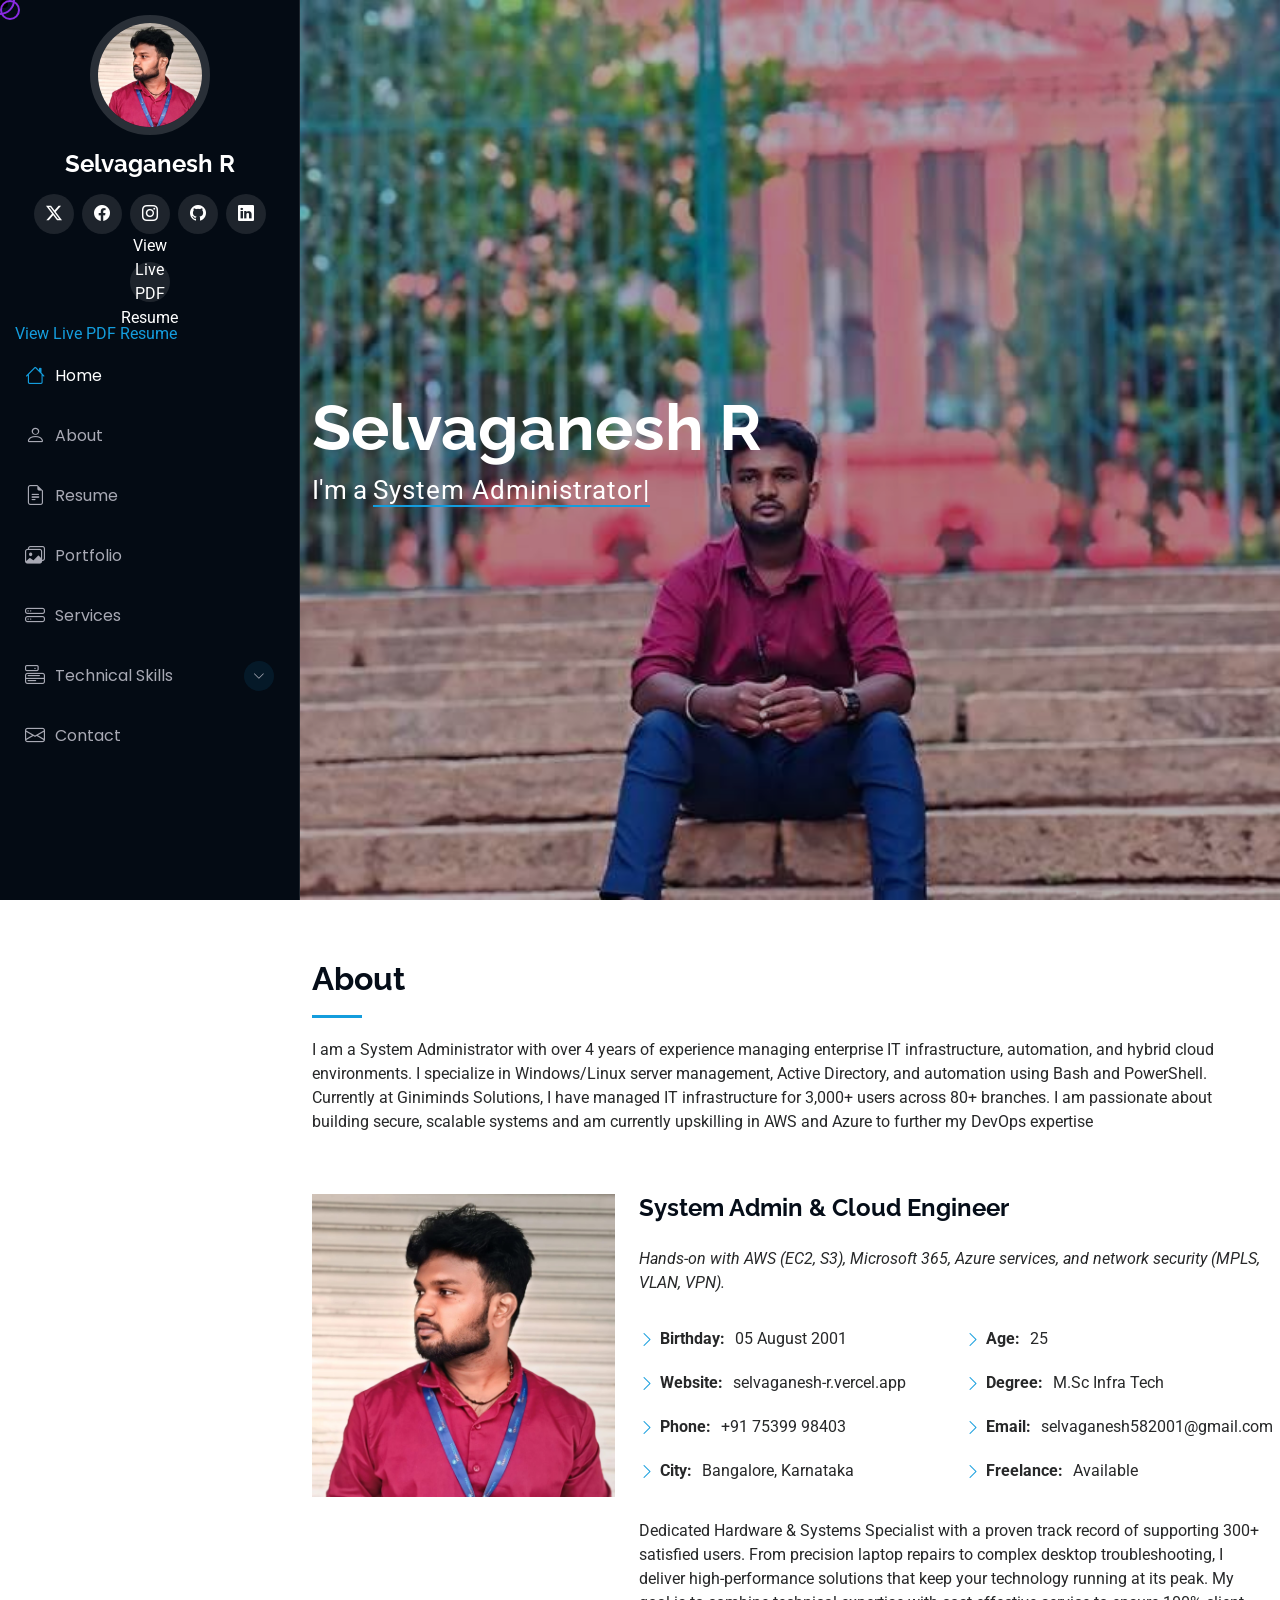
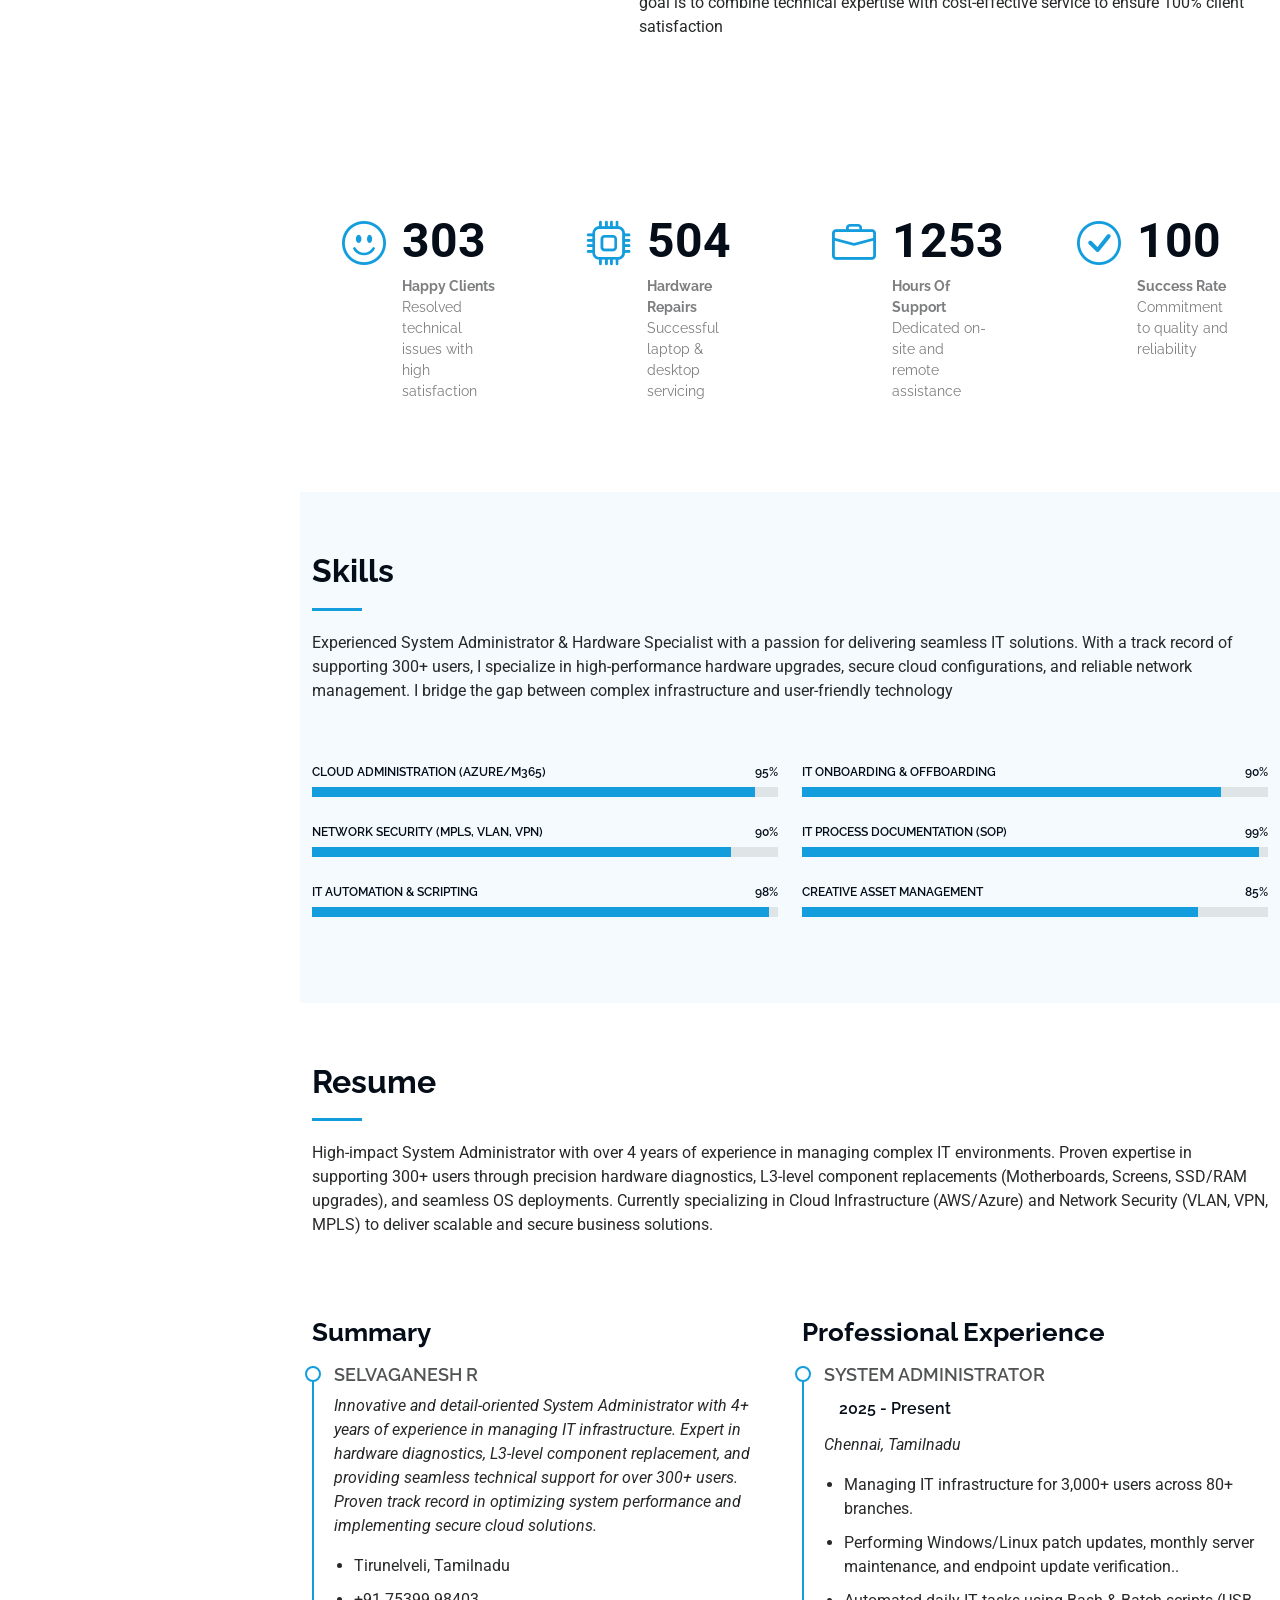
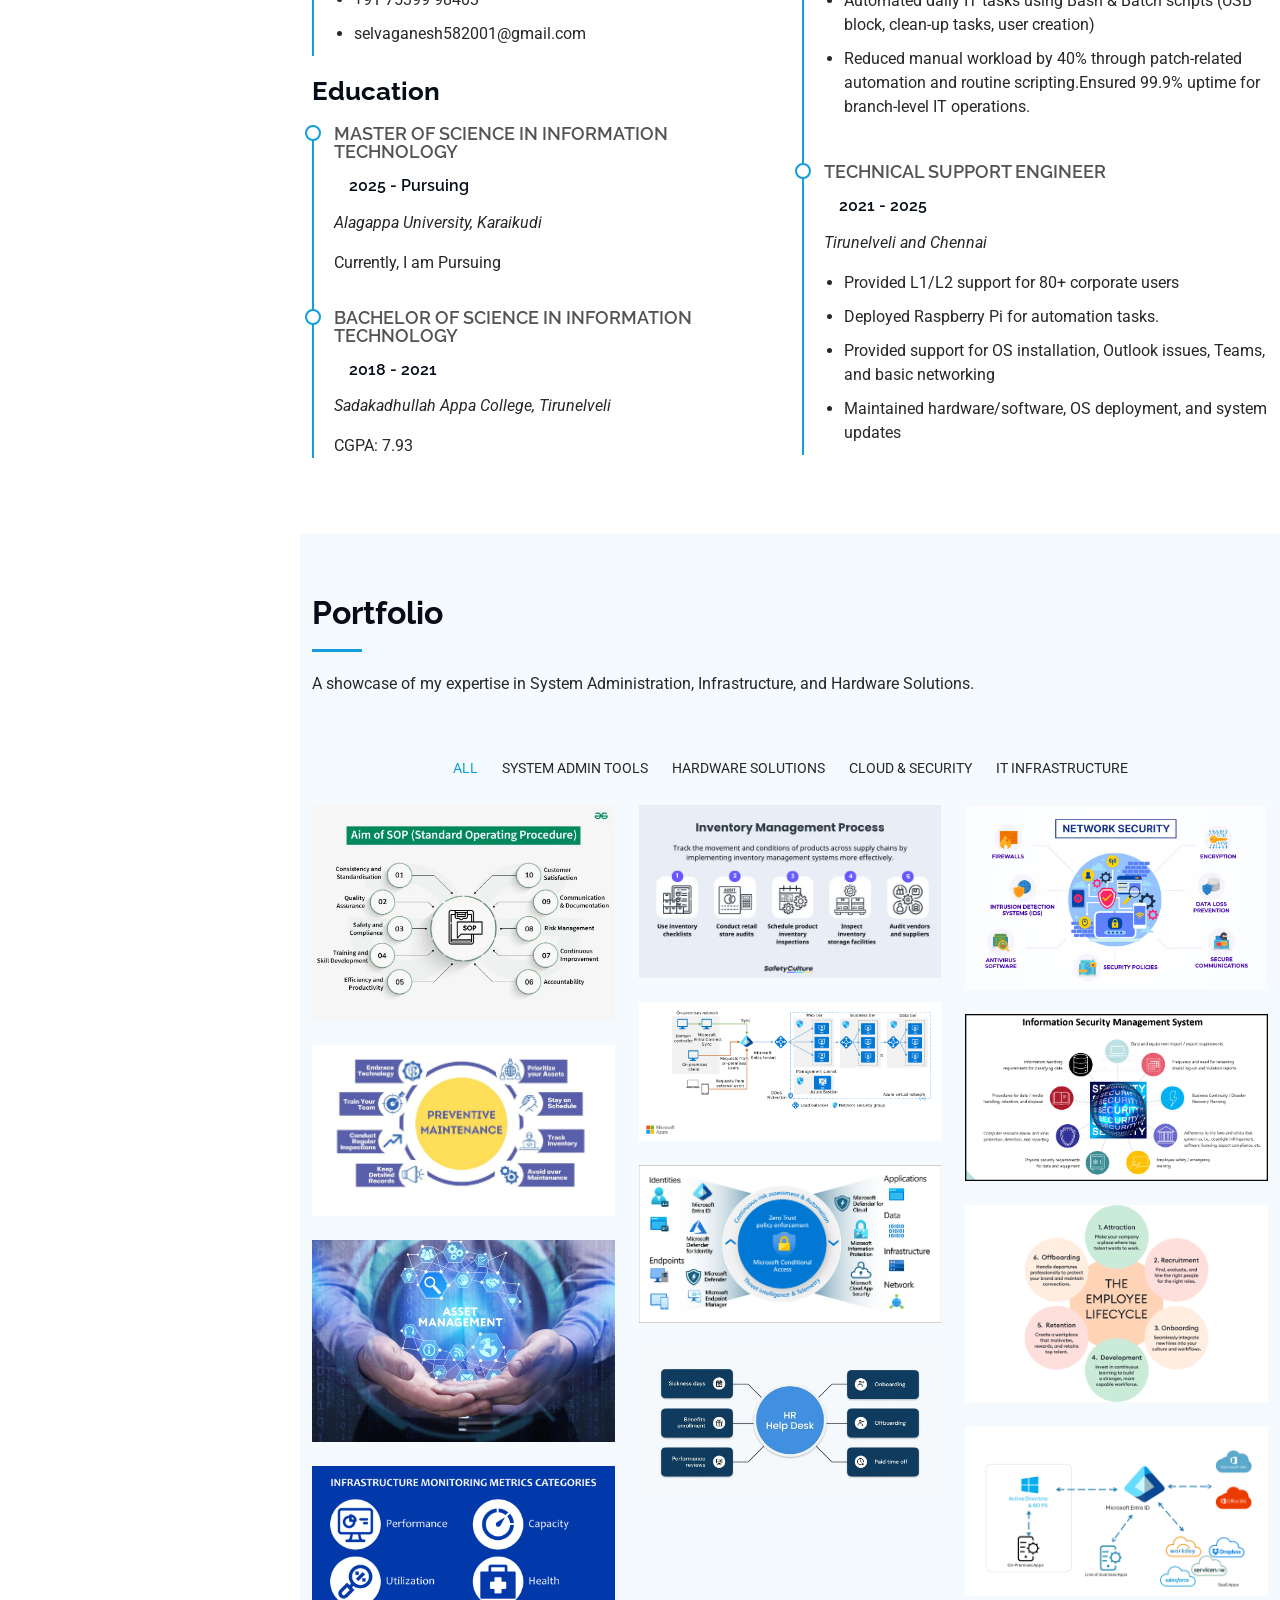
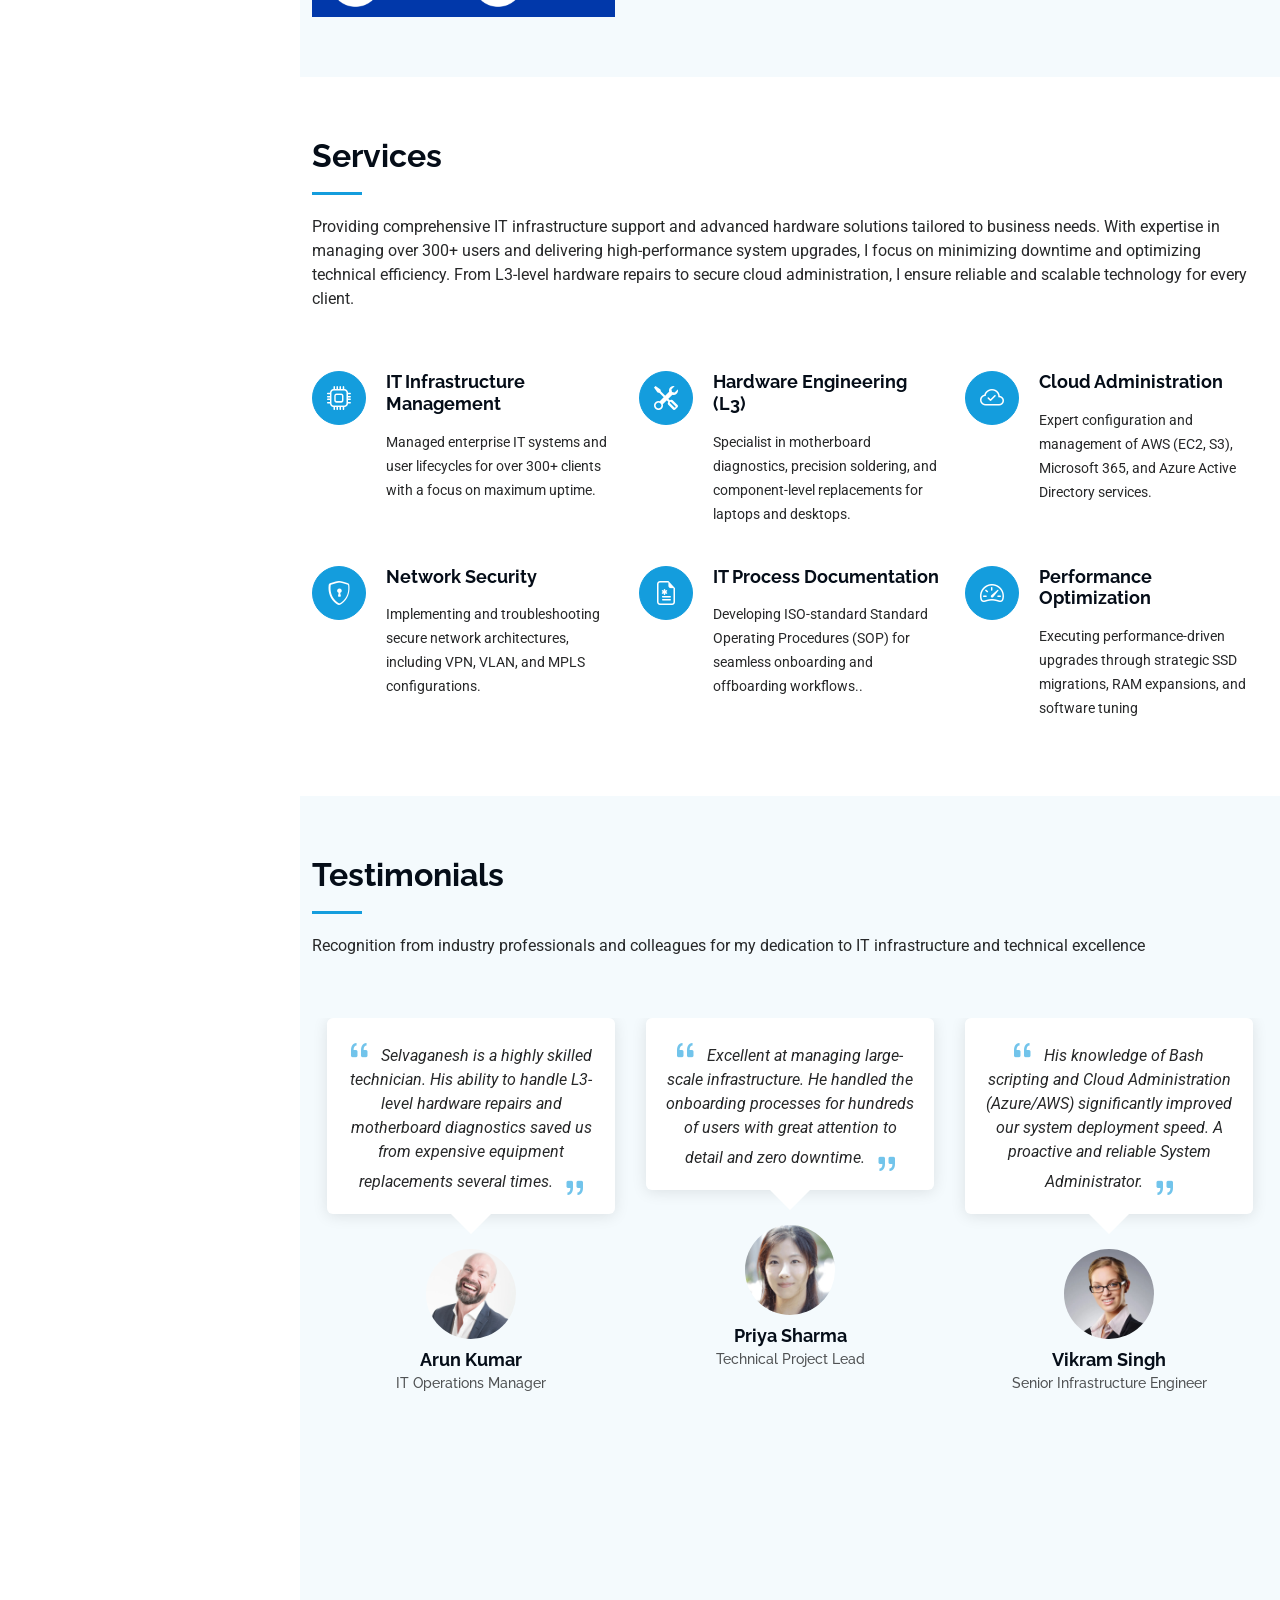
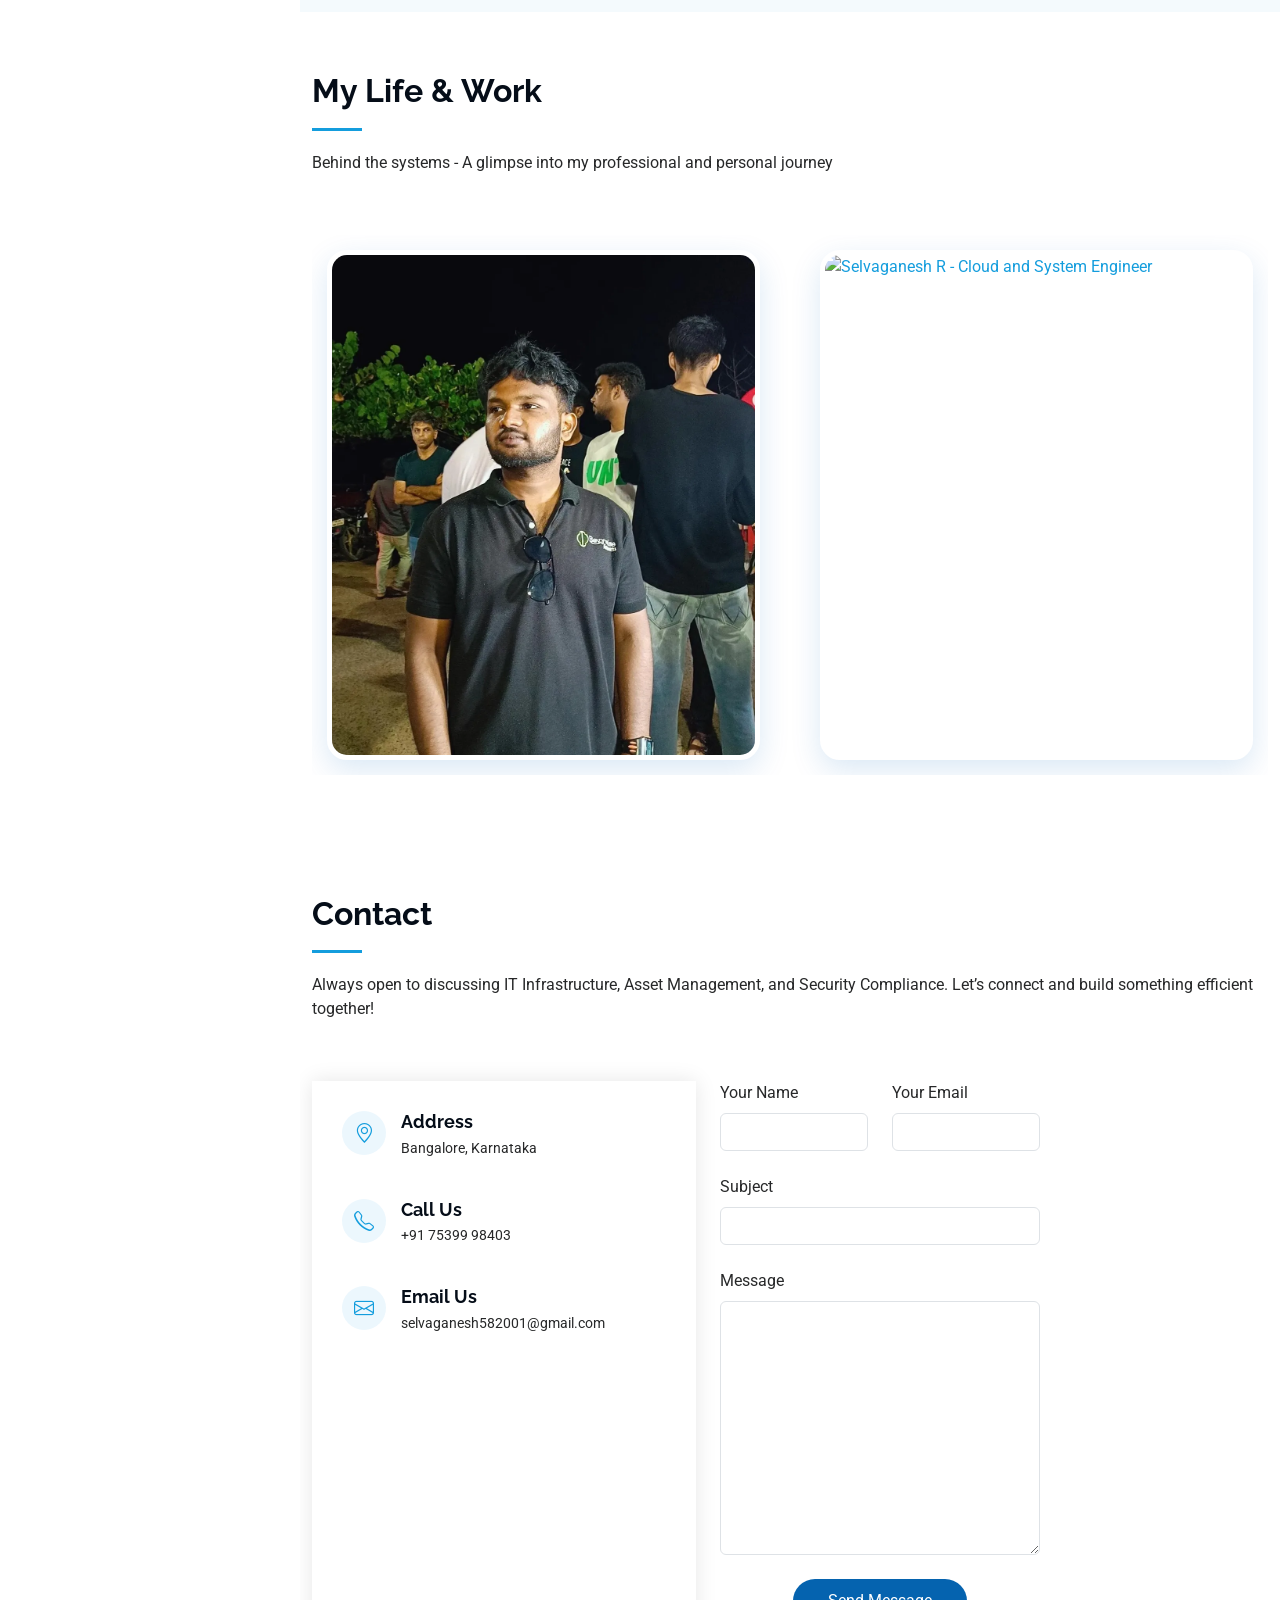
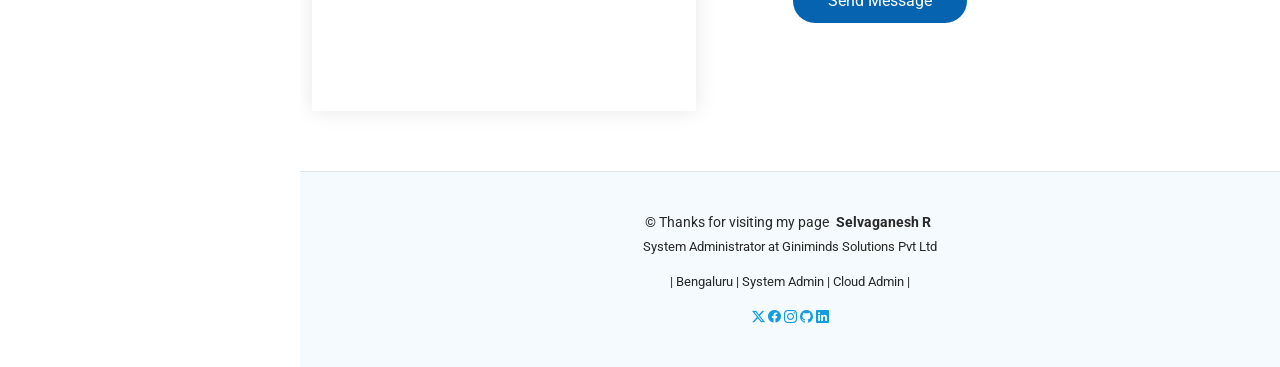
==== commit 5c353463: "Merge c0fbc38d2e5b4dd0e9e6e7f9cedff975acdc757d into 5d5f601239052aacf5d13126da7608dd369f4012" ====
--- a/index.html
+++ b/index.html
@@ -149,8 +149,9 @@
   <i class="bi bi-github"></i>
 </a>
       <a href="https://www.linkedin.com/in/selvaganeshr/" class="linkedin"><i class="bi bi-linkedin"></i></a>
+      <a href="resume.html" class="btn-get-started">View Live PDF Resume</a>
     </div>
-<a href="resume.html" class="btn-get-started">View Live PDF Resume</a>
+    <a href="resume.html" class="btn-get-started">View Live PDF Resume</a>
     <nav id="navmenu" class="navmenu">
   <ul>
     <li><a href="#hero" class="active"><i class="bi bi-house navicon"></i>Home</a></li>
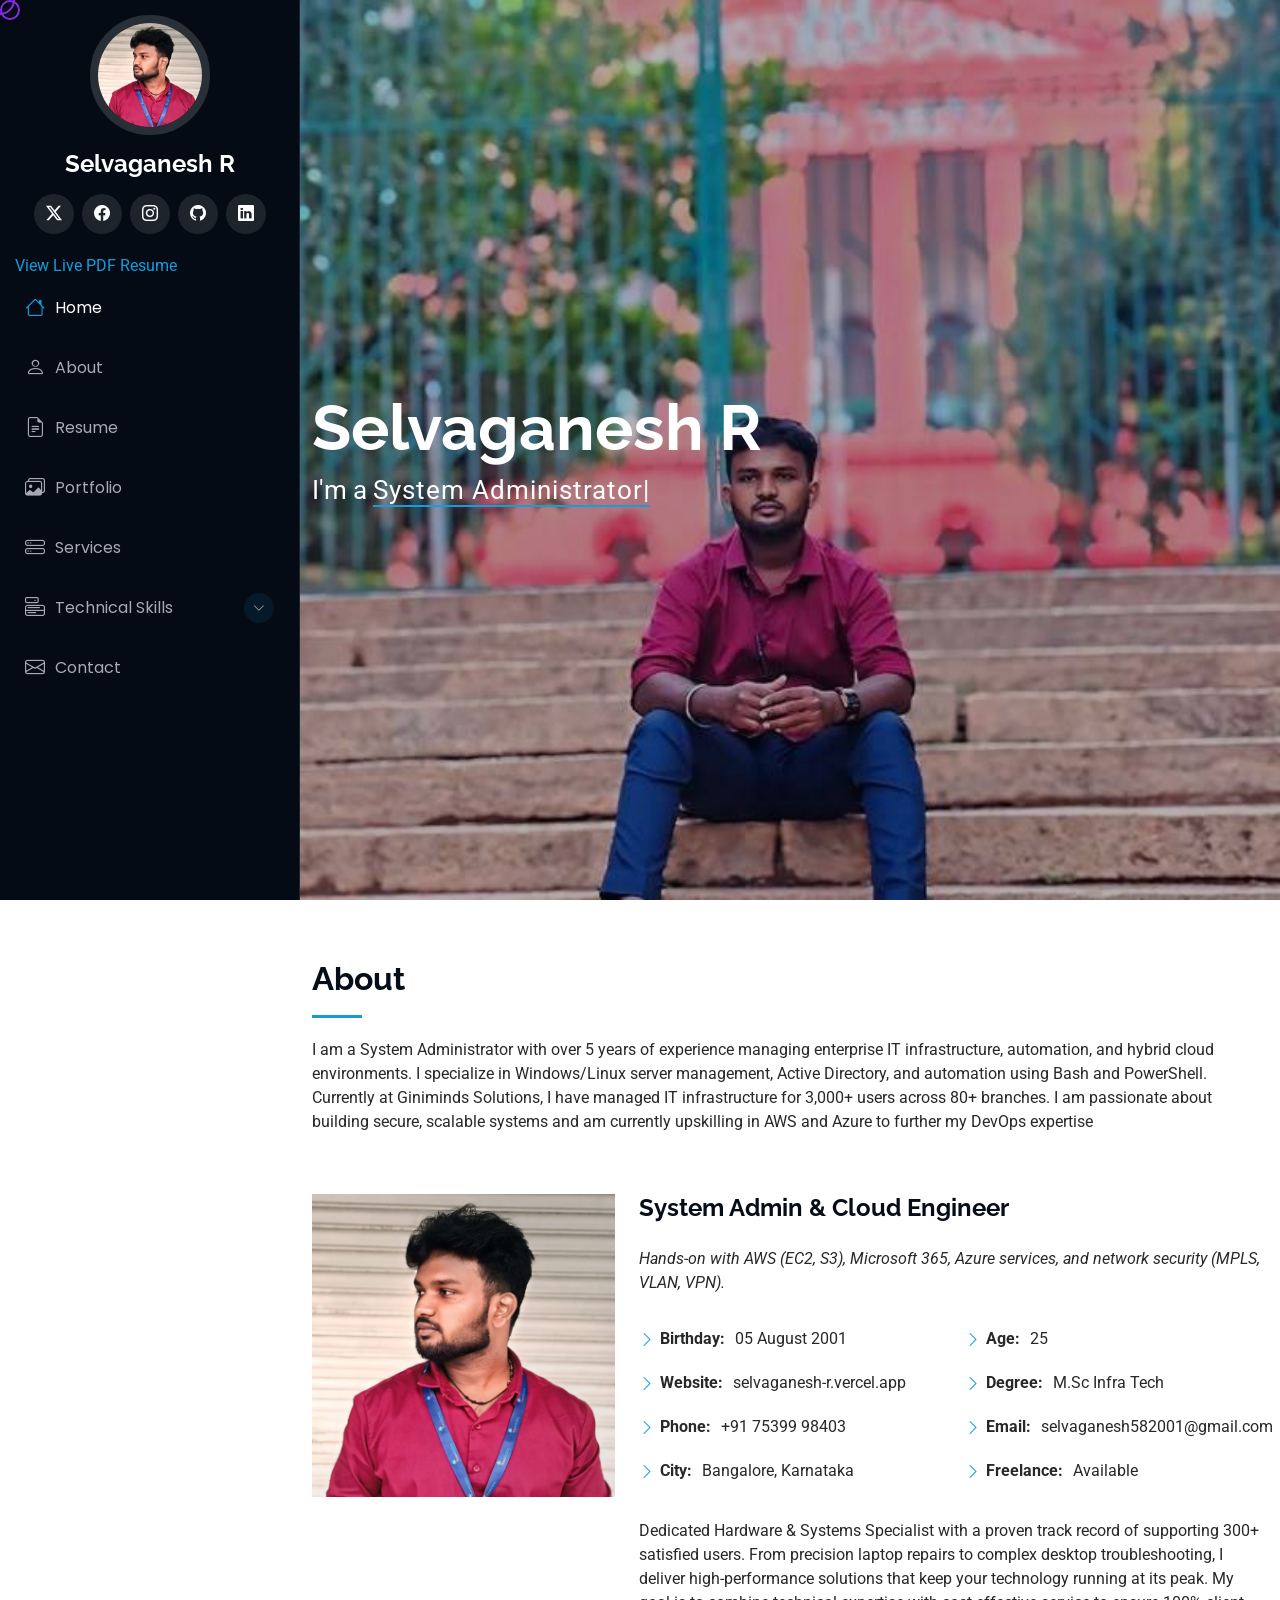
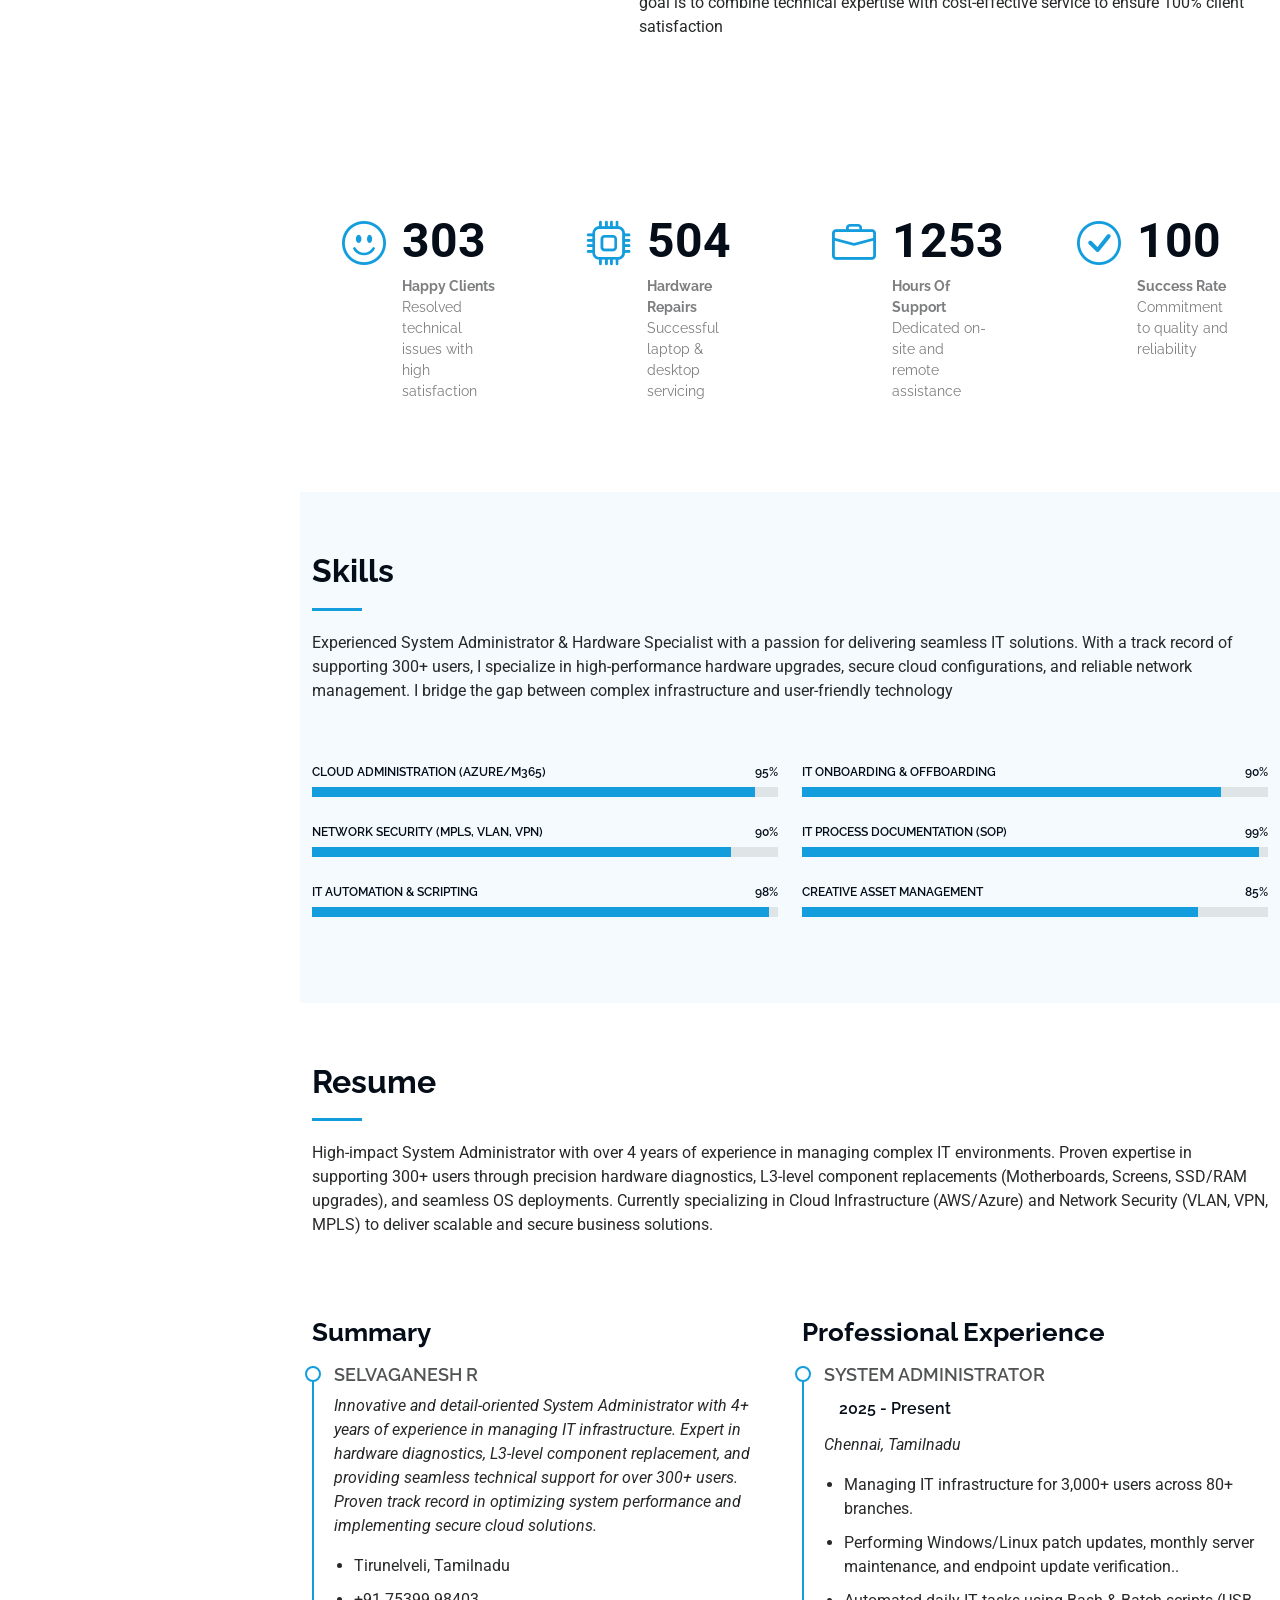
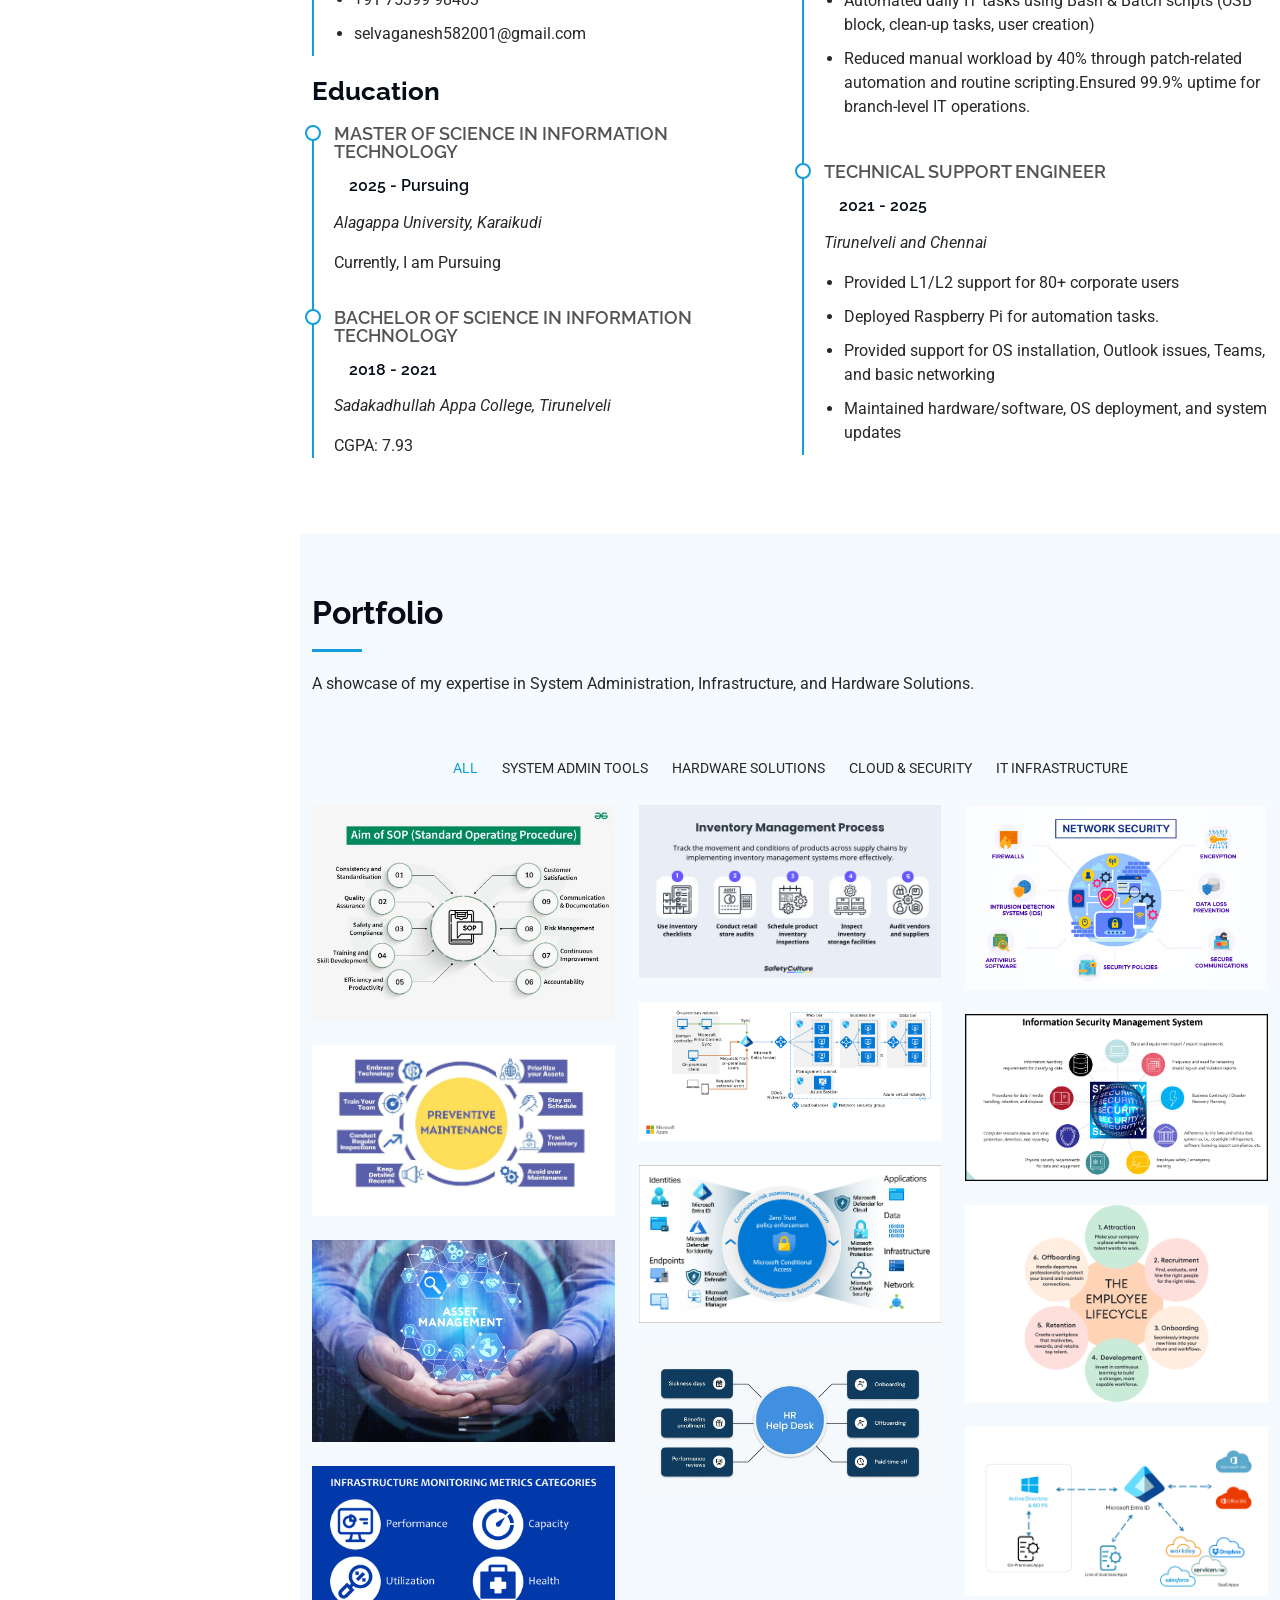
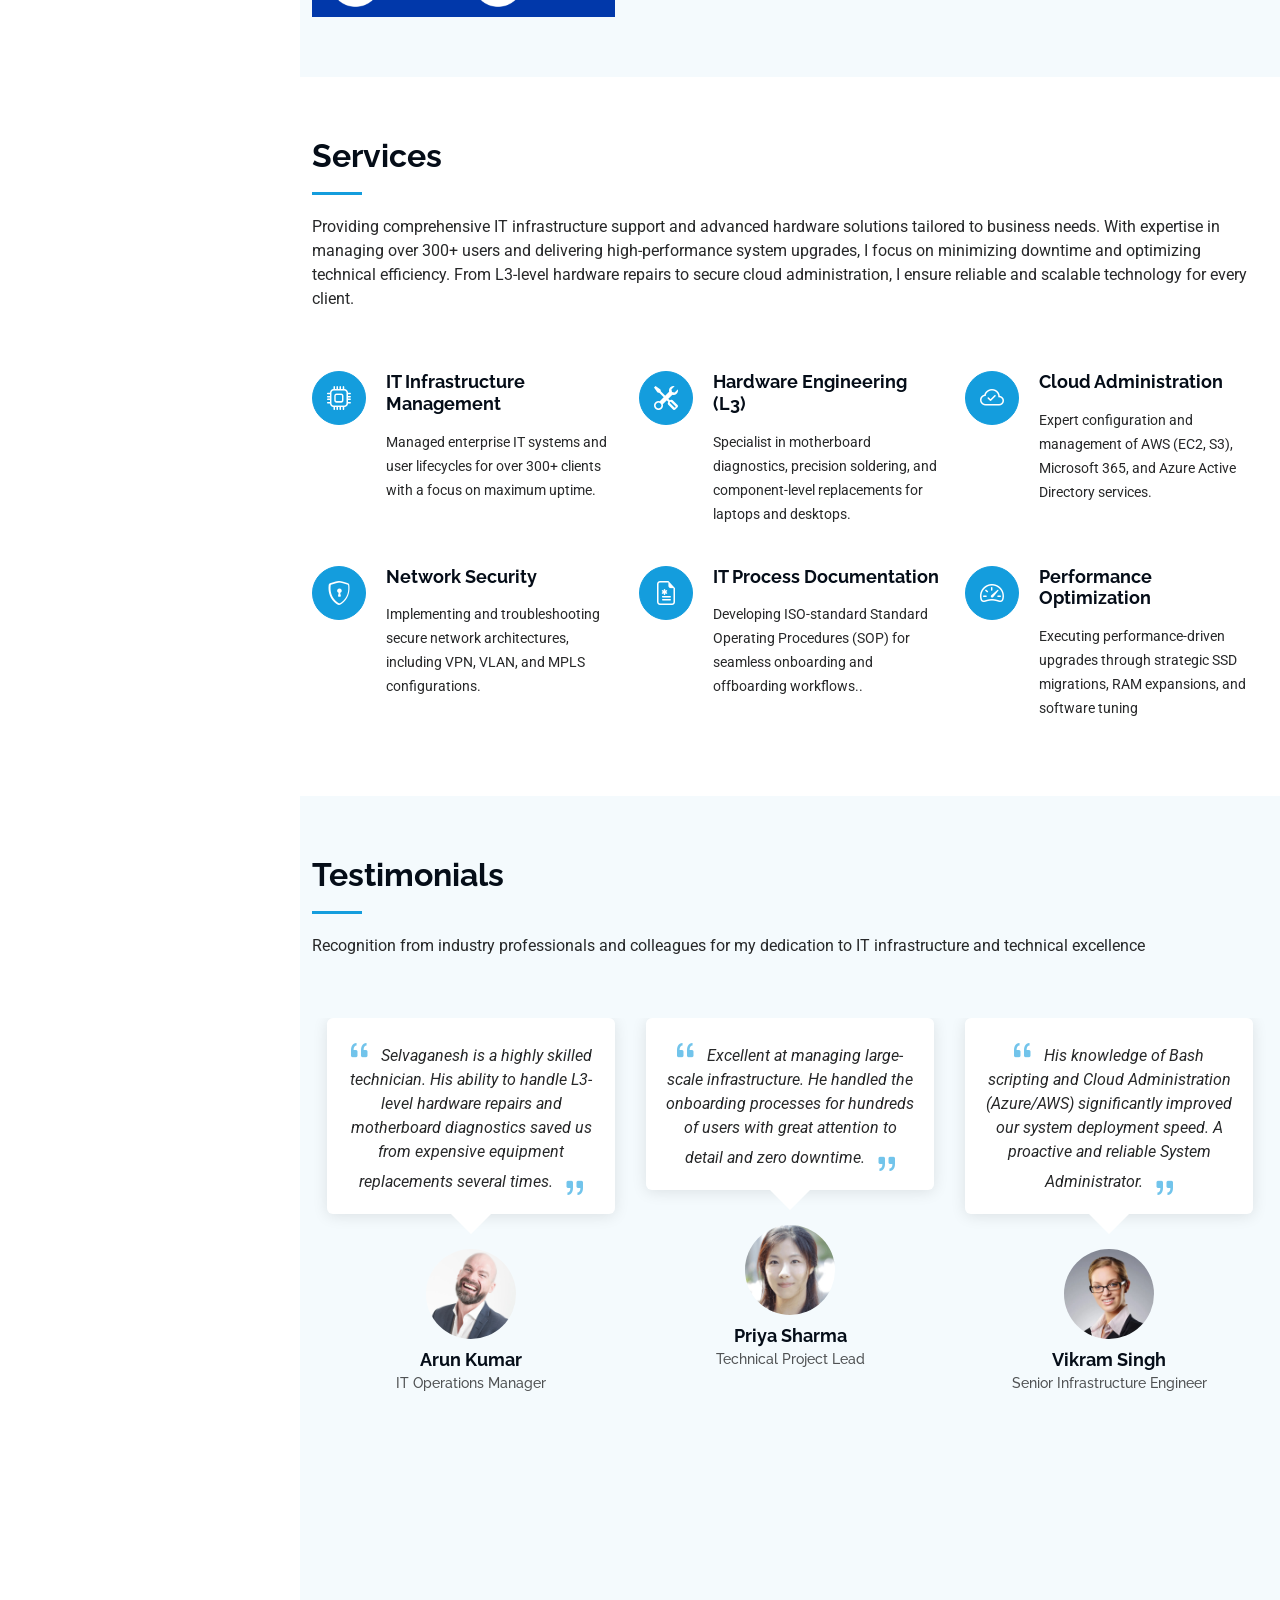
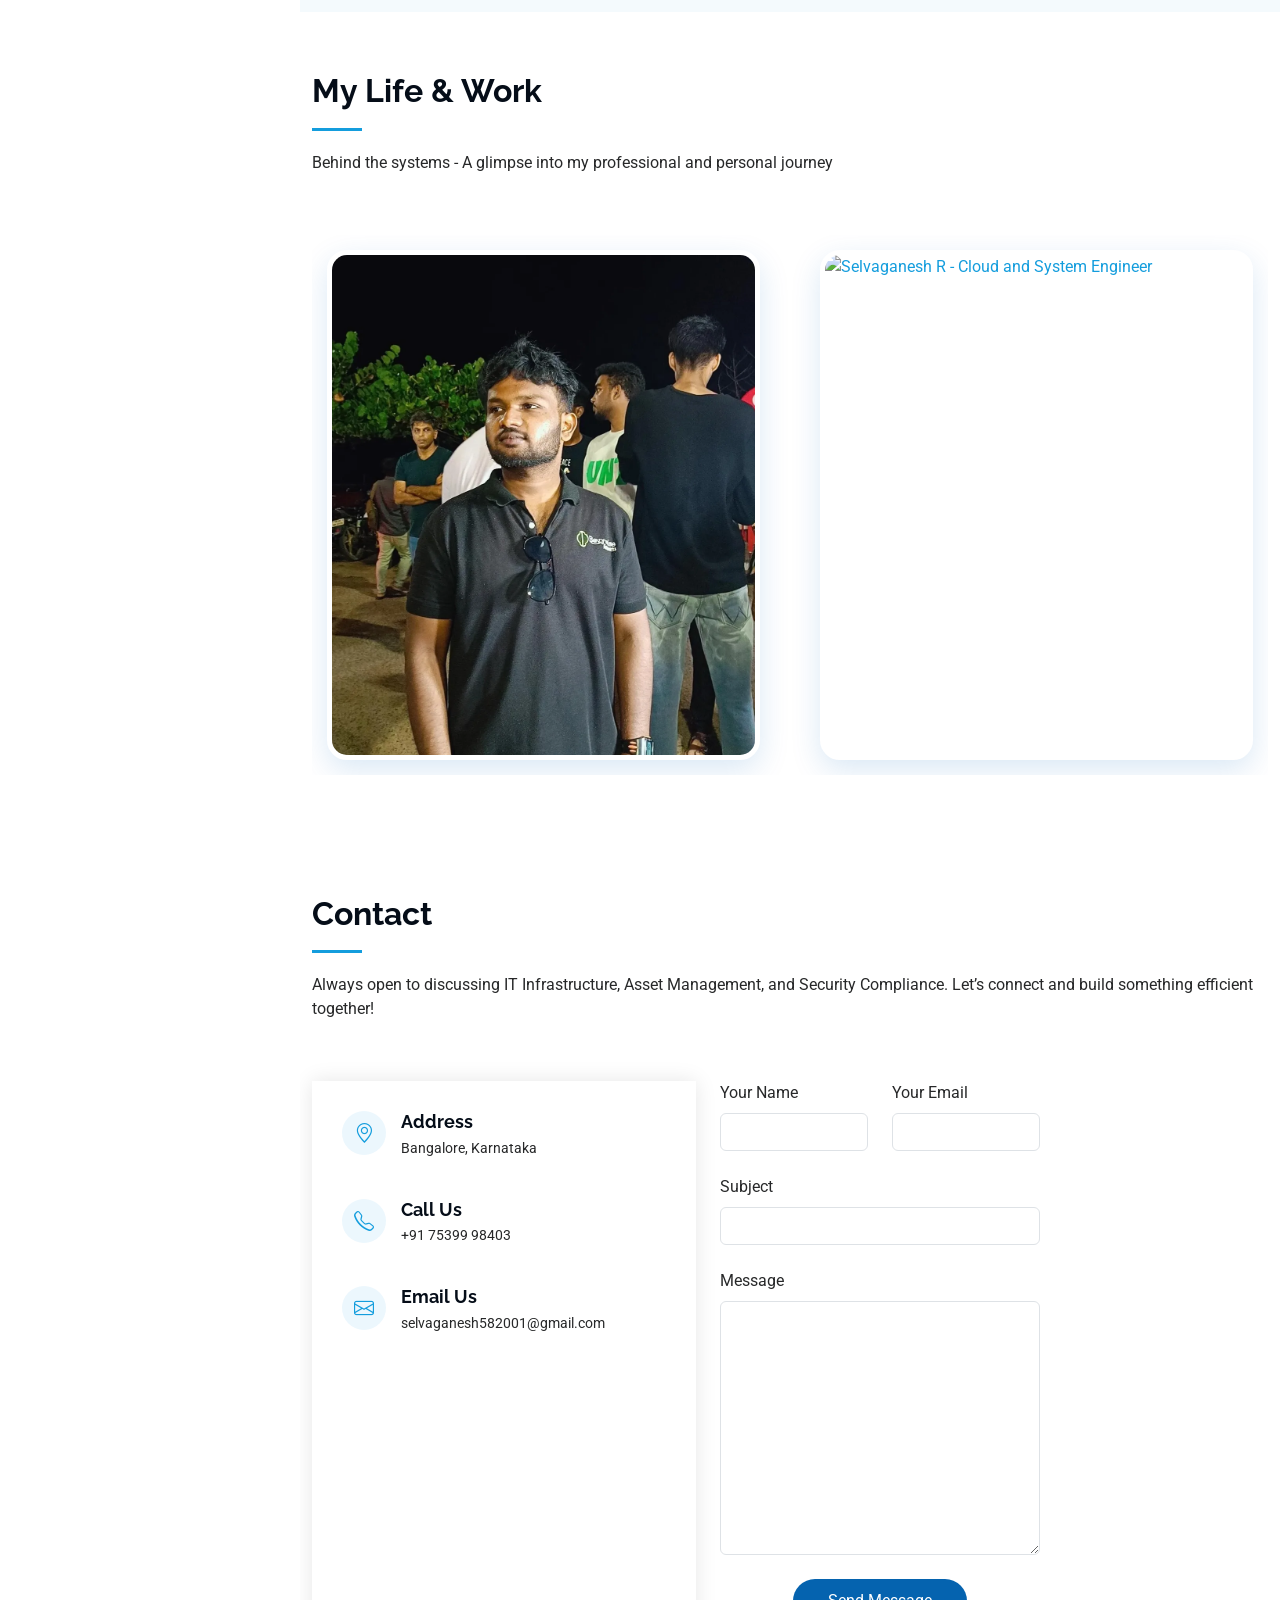
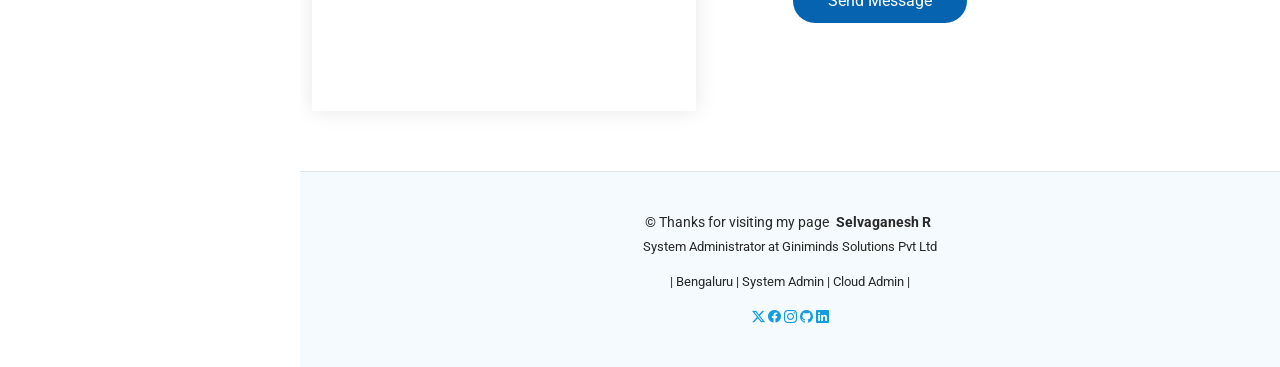
==== commit d8ada4b2: "Updated2106" ====
--- a/index.html
+++ b/index.html
@@ -149,7 +149,6 @@
   <i class="bi bi-github"></i>
 </a>
       <a href="https://www.linkedin.com/in/selvaganeshr/" class="linkedin"><i class="bi bi-linkedin"></i></a>
-      <a href="resume.html" class="btn-get-started">View Live PDF Resume</a>
     </div>
     <a href="resume.html" class="btn-get-started">View Live PDF Resume</a>
     <nav id="navmenu" class="navmenu">
@@ -192,7 +191,7 @@
       <!-- Section Title -->
       <div class="container section-title" data-aos="fade-up">
         <h2>About</h2>
-        <p>I am a System Administrator with over 4 years of experience managing enterprise IT infrastructure, automation, and hybrid cloud environments. I specialize in Windows/Linux server management, Active Directory, and automation using Bash and PowerShell.
+        <p>I am a System Administrator with over 5 years of experience managing enterprise IT infrastructure, automation, and hybrid cloud environments. I specialize in Windows/Linux server management, Active Directory, and automation using Bash and PowerShell.
 
 Currently at Giniminds Solutions, I have managed IT infrastructure for 3,000+ users across 80+ branches. I am passionate about building secure, scalable systems and am currently upskilling in AWS and Azure to further my DevOps expertise</p>
       </div><!-- End Section Title -->
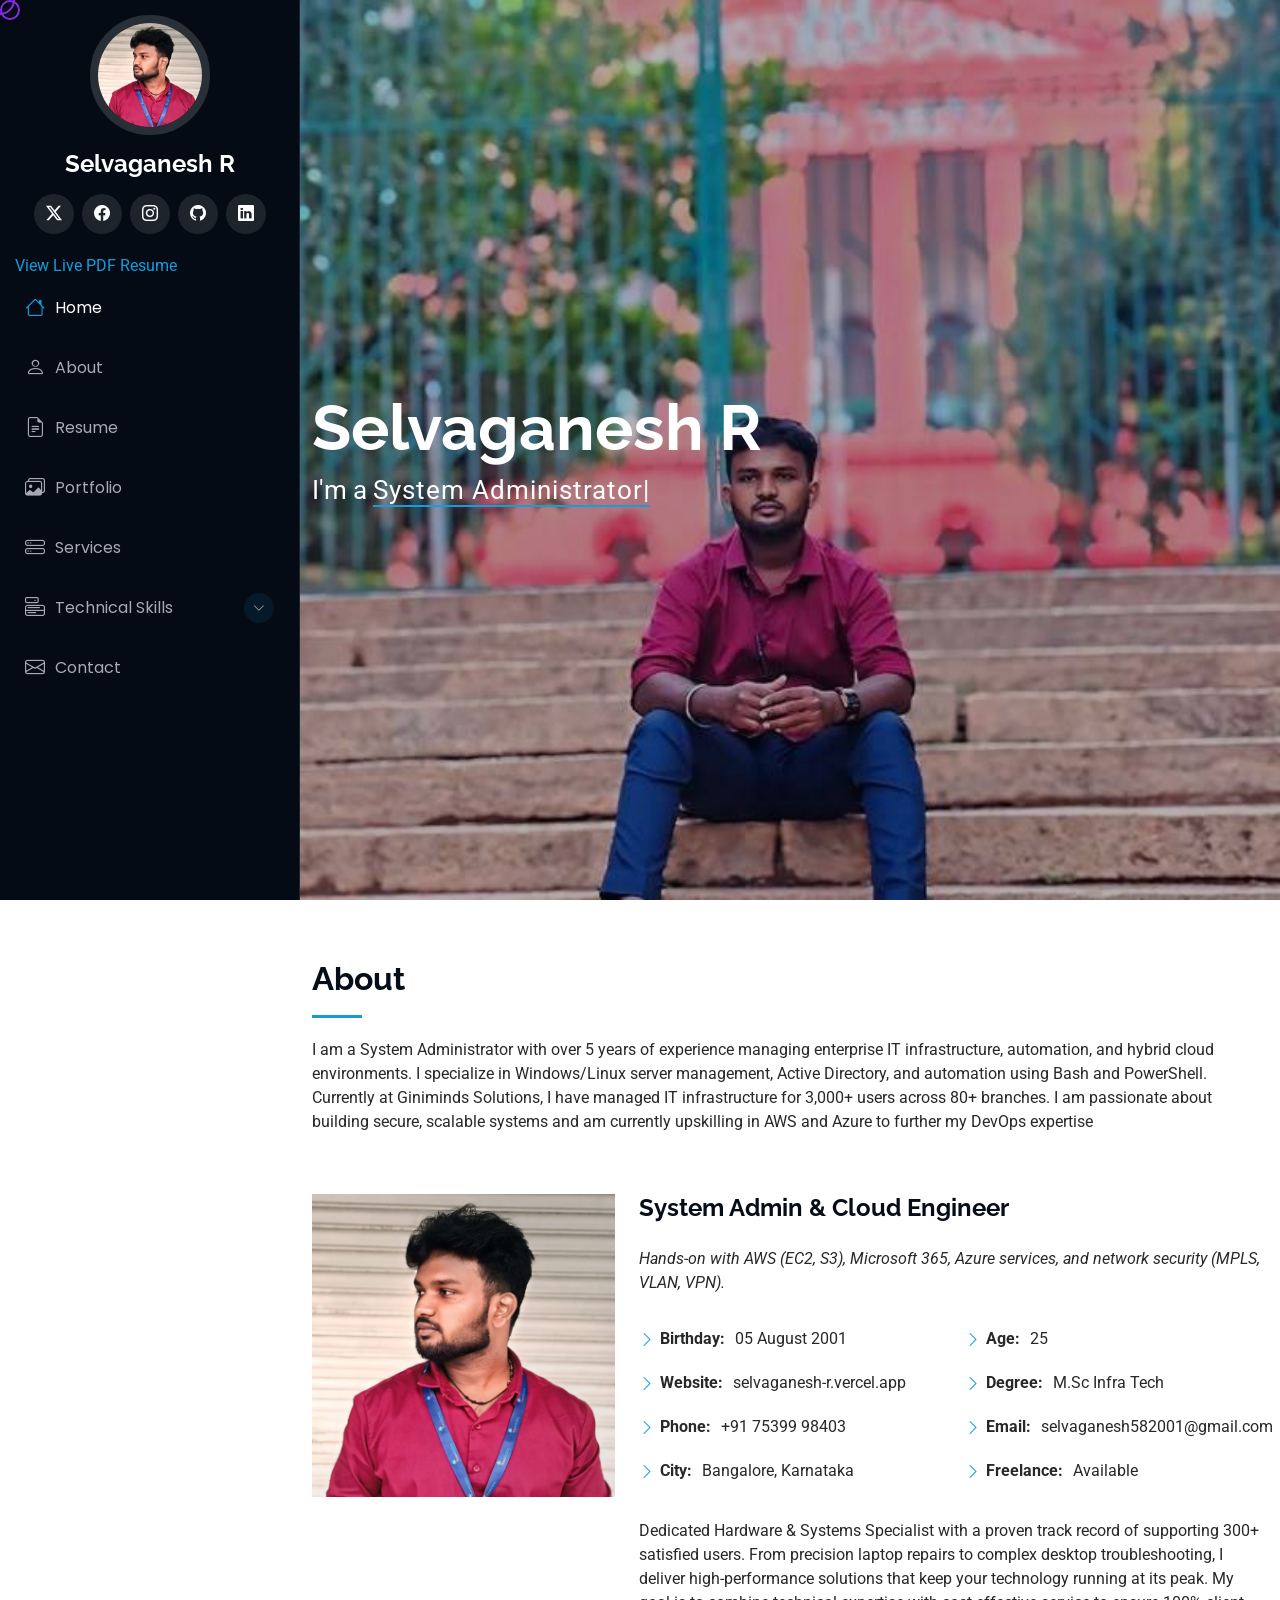
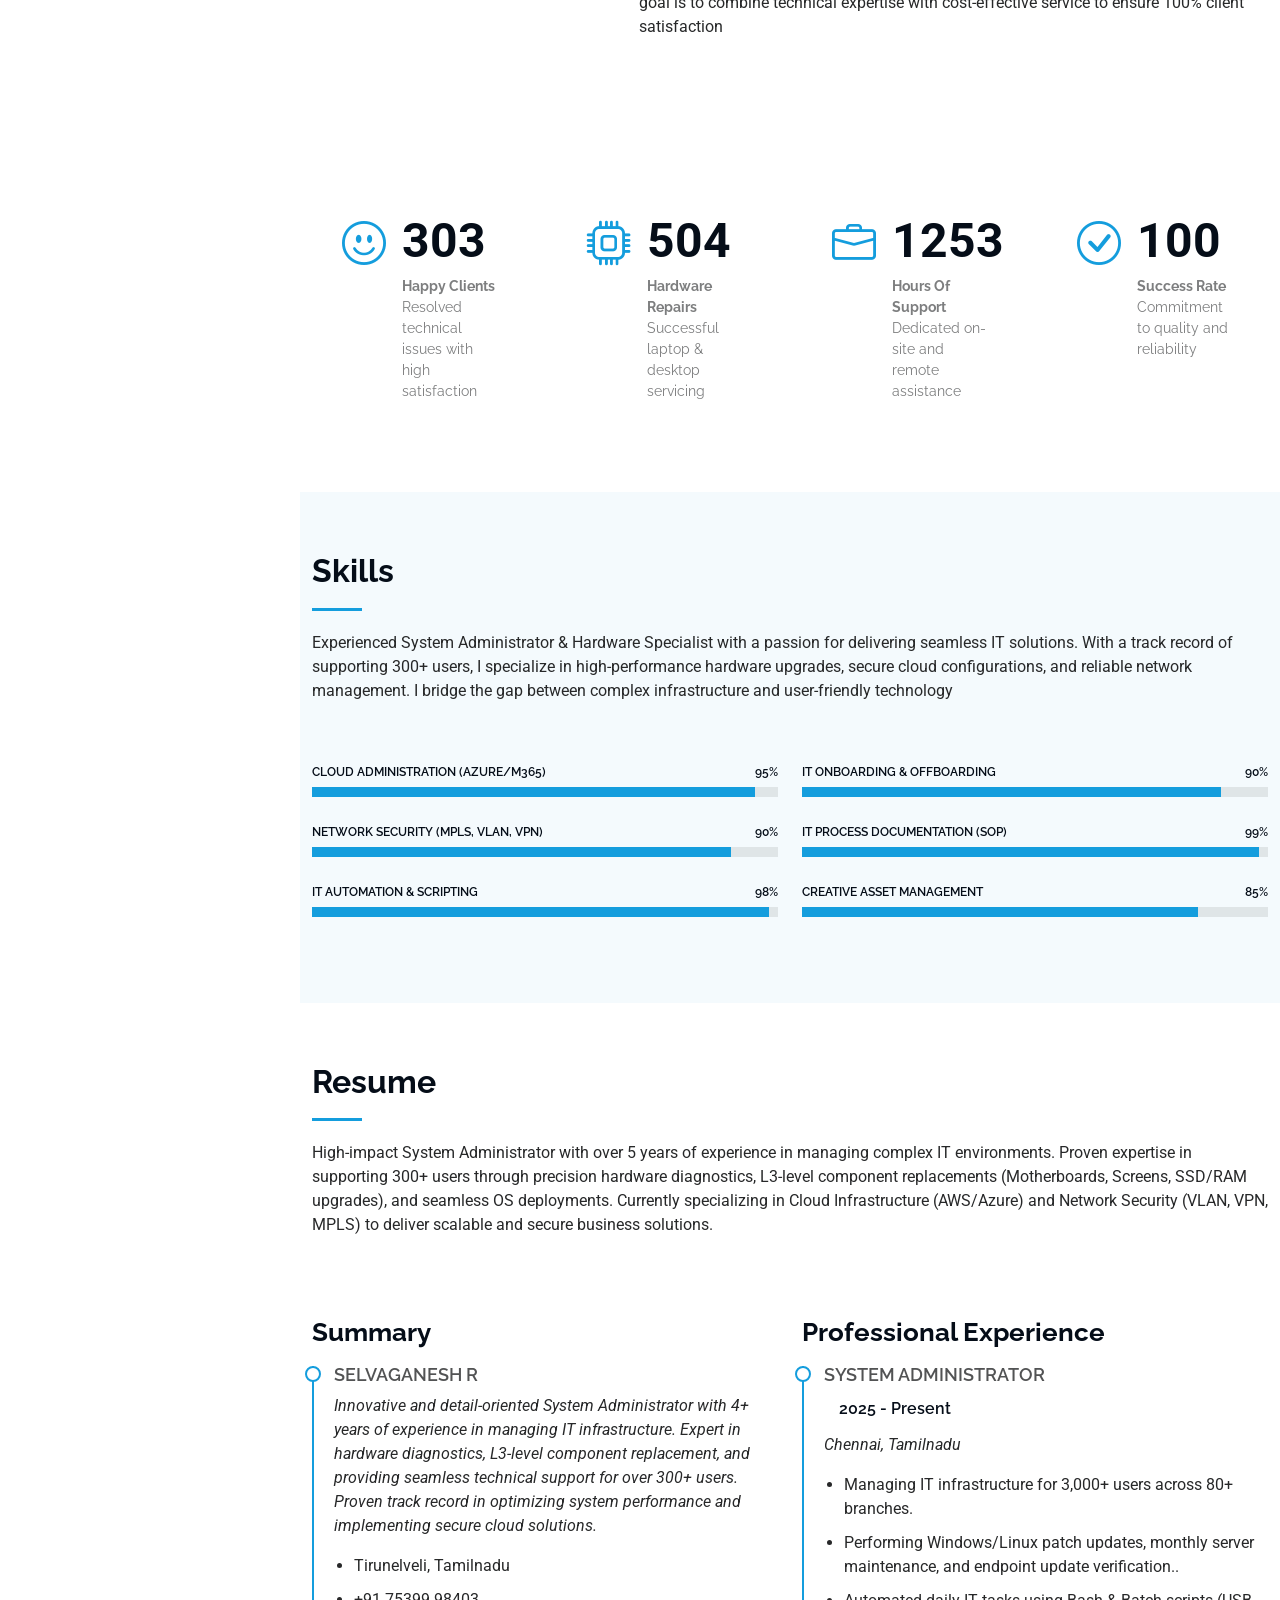
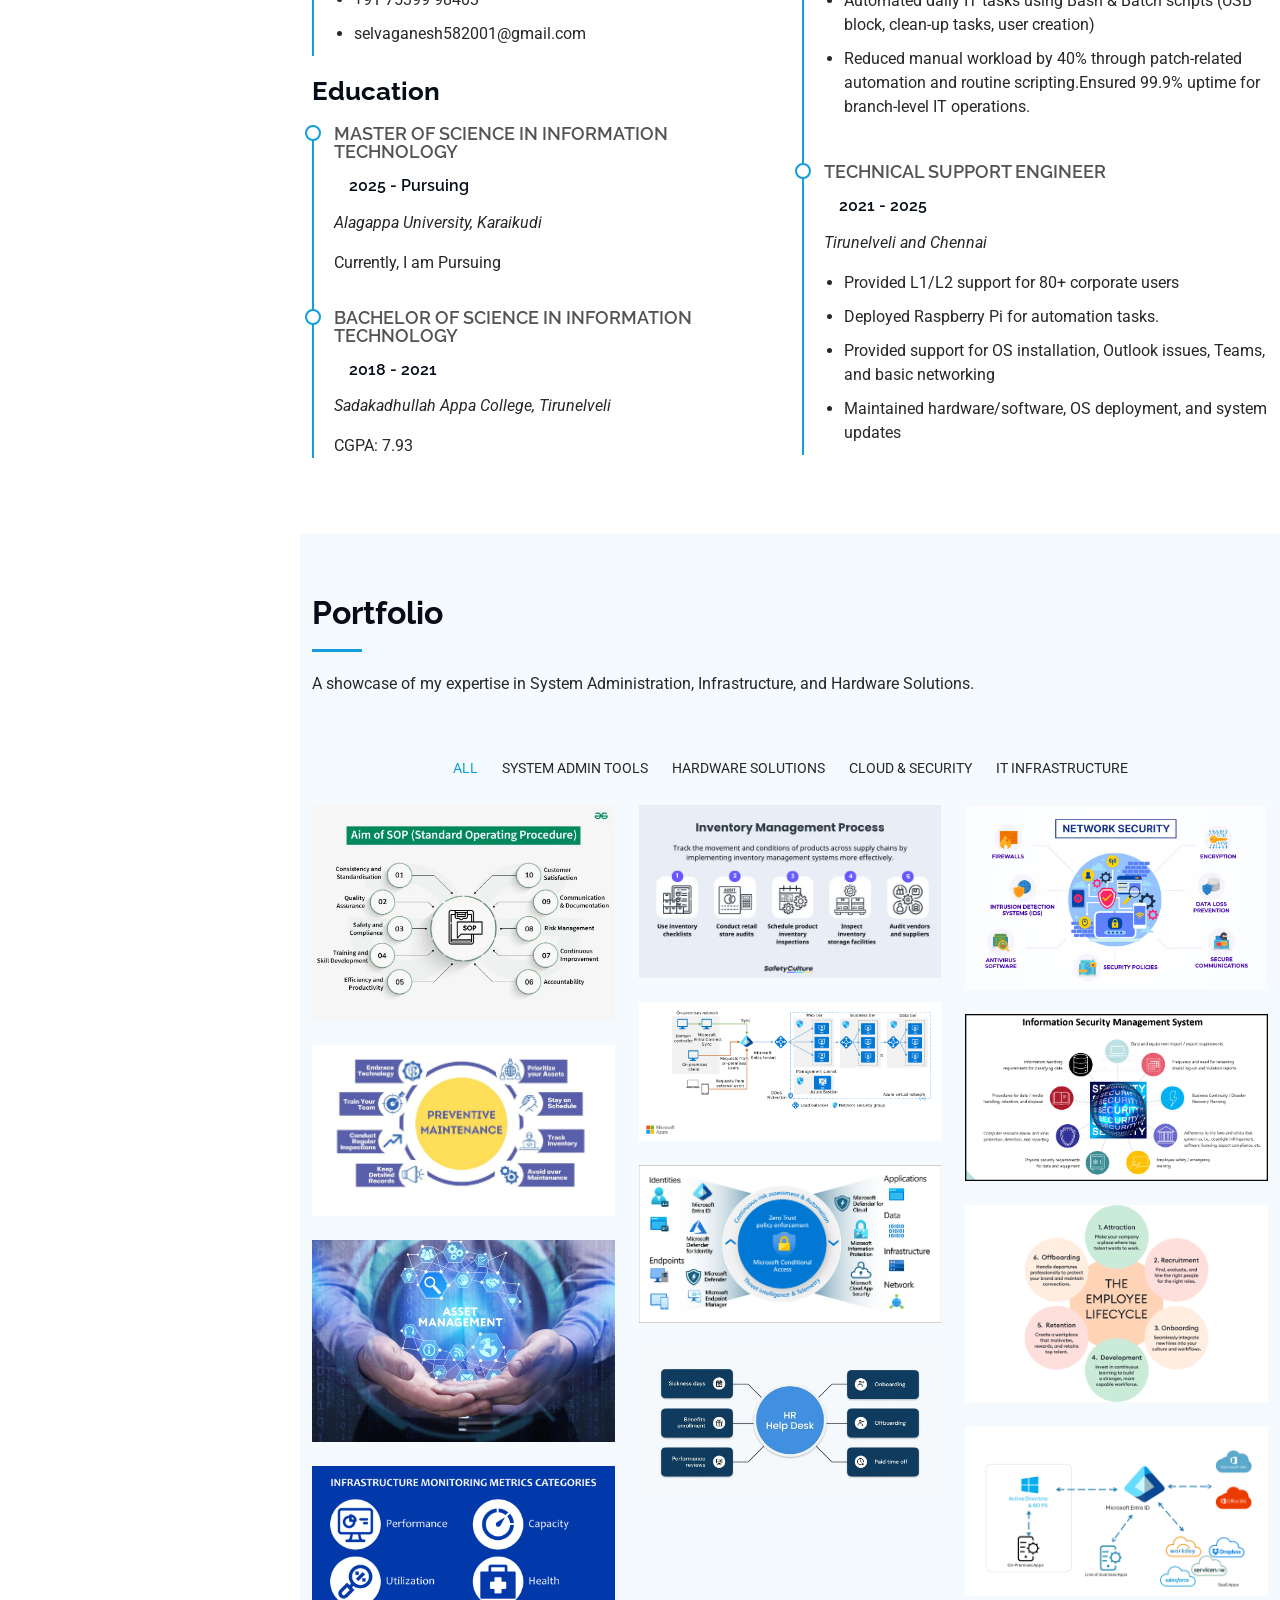
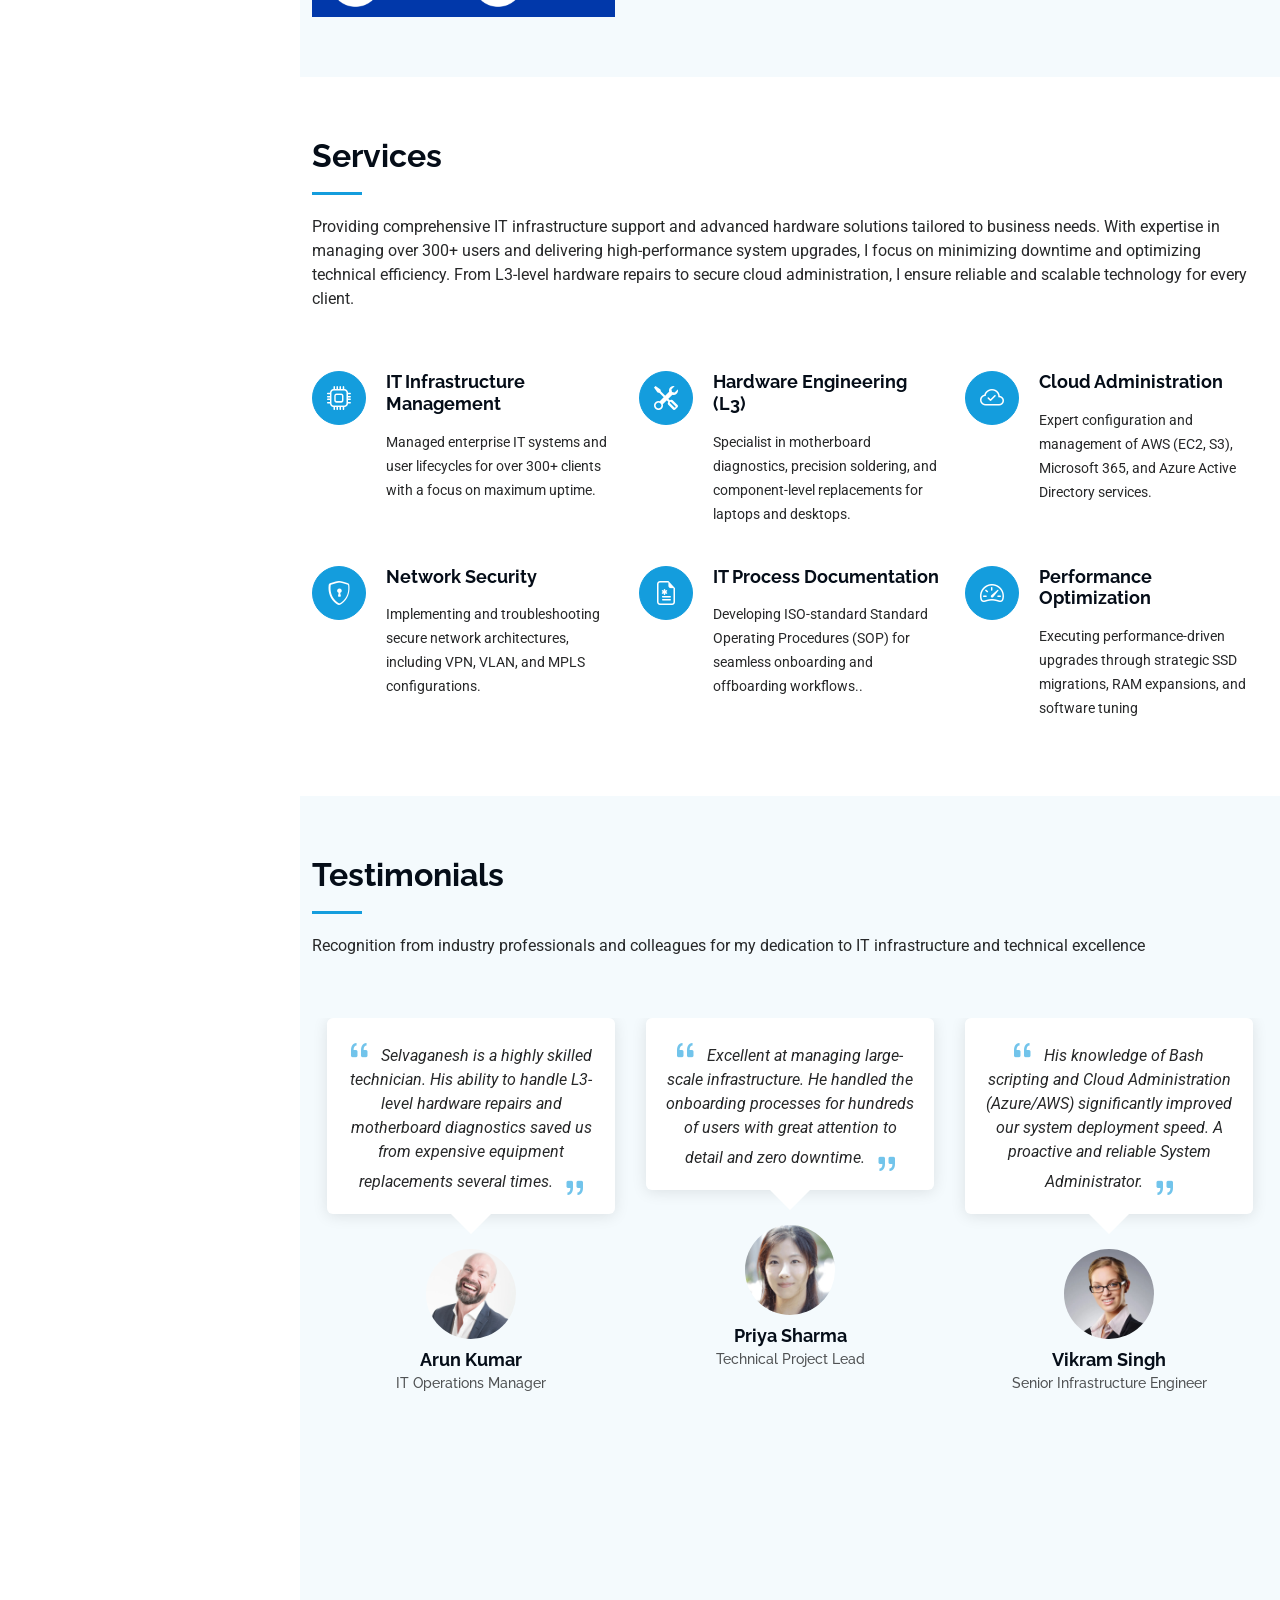
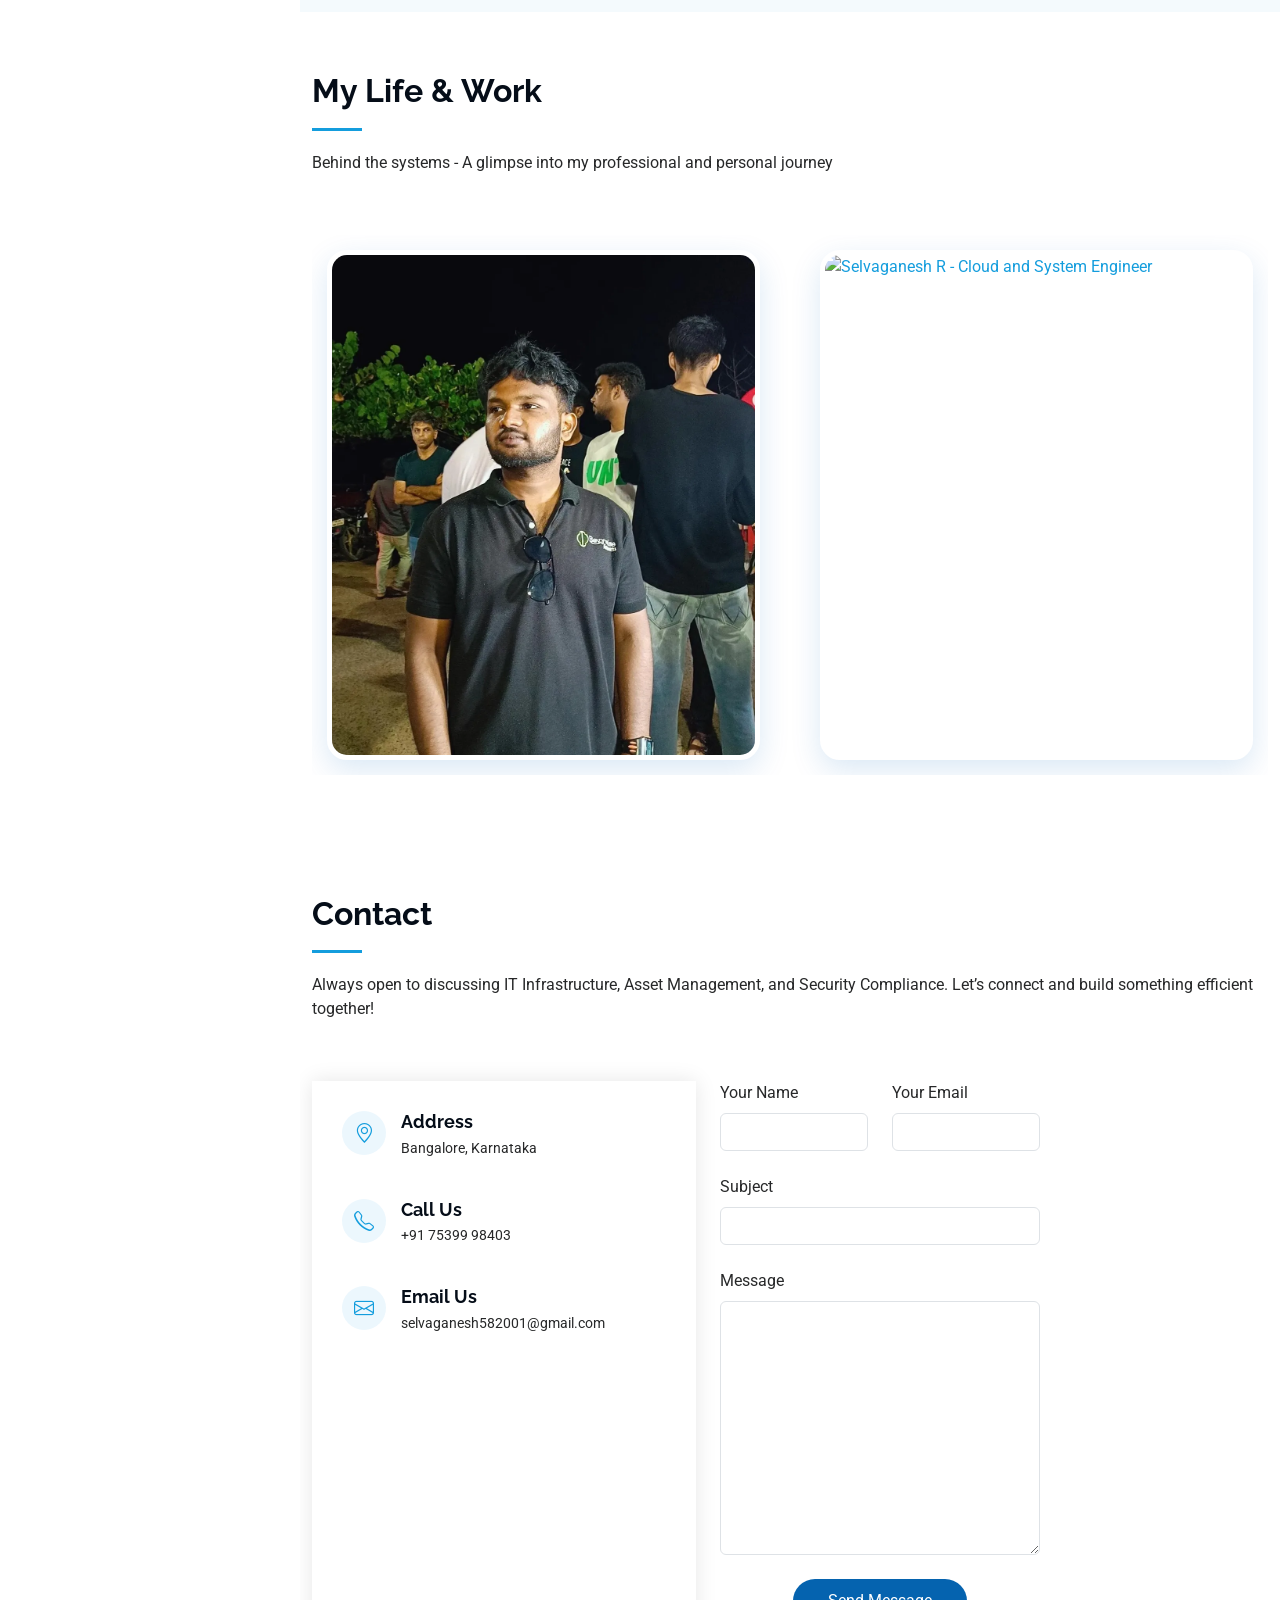
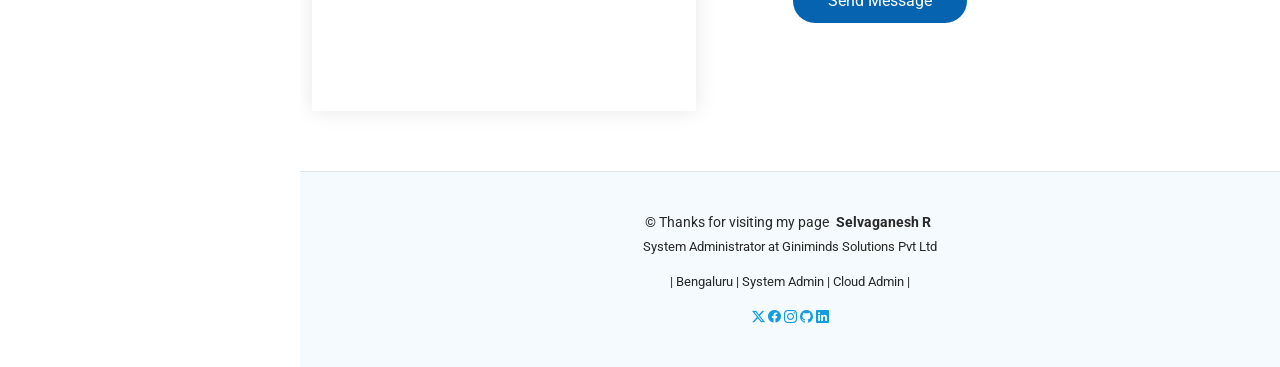
==== commit 8fb267c3: "s" ====
--- a/index.html
+++ b/index.html
@@ -355,7 +355,7 @@
       <!-- Section Title -->
       <div class="container section-title" data-aos="fade-up">
         <h2>Resume</h2>
-        <p>High-impact System Administrator with over 4 years of experience in managing complex IT environments. Proven expertise in supporting 300+ users through precision hardware diagnostics, L3-level component replacements (Motherboards, Screens, SSD/RAM upgrades), and seamless OS deployments. Currently specializing in Cloud Infrastructure (AWS/Azure) and Network Security (VLAN, VPN, MPLS) to deliver scalable and secure business solutions.</p>
+        <p>High-impact System Administrator with over 5 years of experience in managing complex IT environments. Proven expertise in supporting 300+ users through precision hardware diagnostics, L3-level component replacements (Motherboards, Screens, SSD/RAM upgrades), and seamless OS deployments. Currently specializing in Cloud Infrastructure (AWS/Azure) and Network Security (VLAN, VPN, MPLS) to deliver scalable and secure business solutions.</p>
       </div><!-- End Section Title -->
 
       <div class="container">
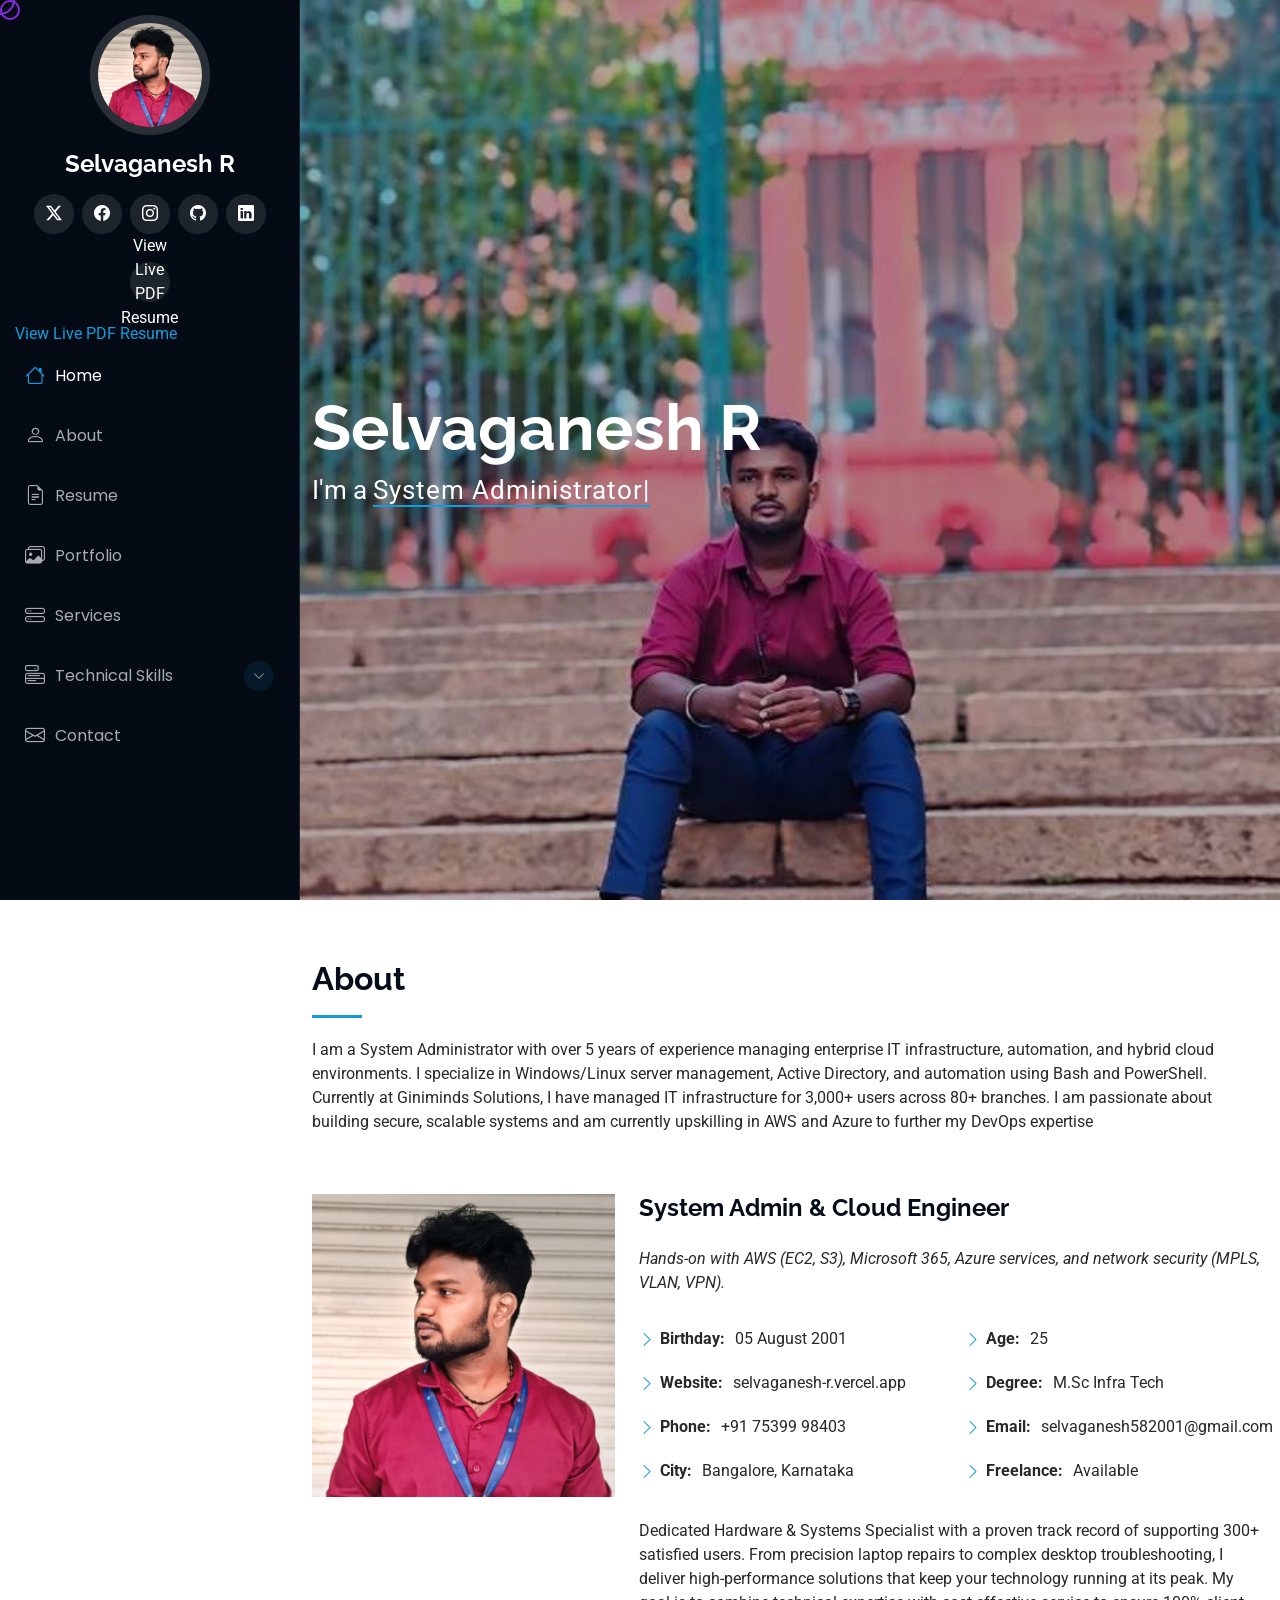
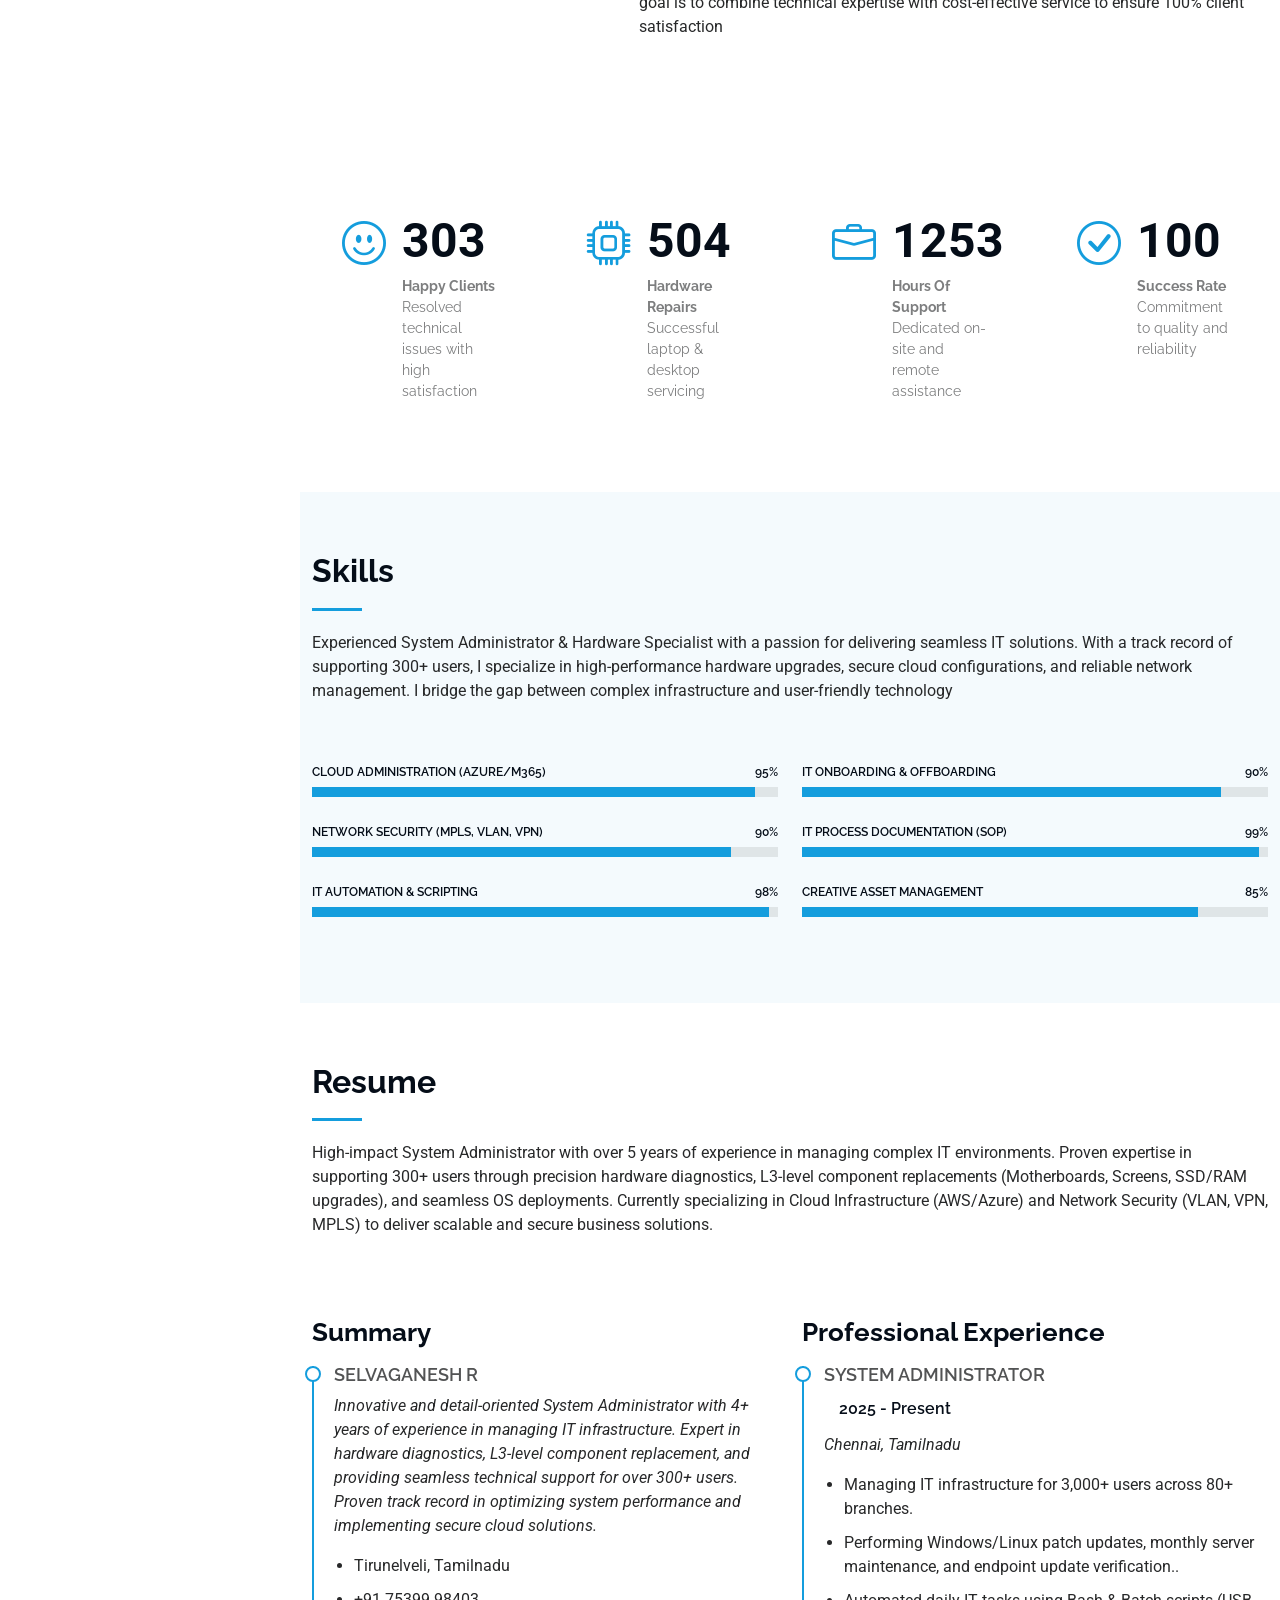
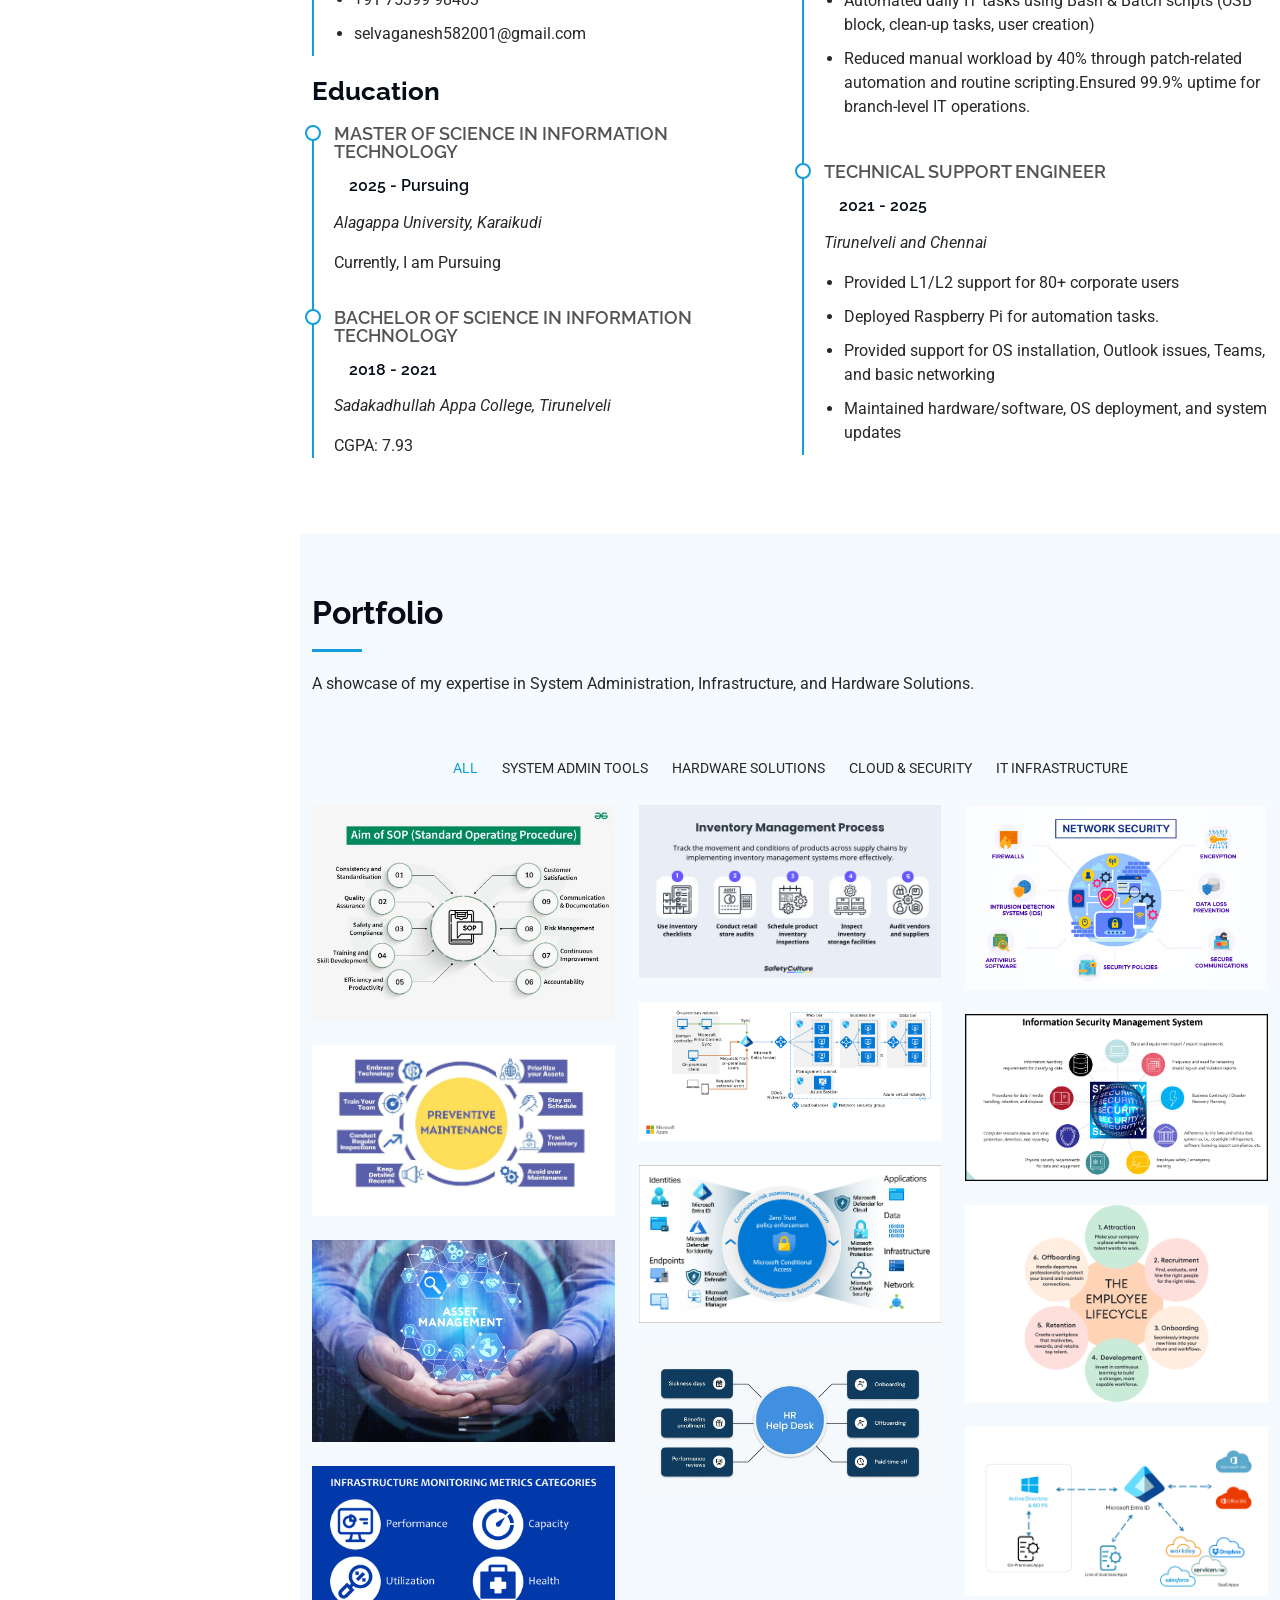
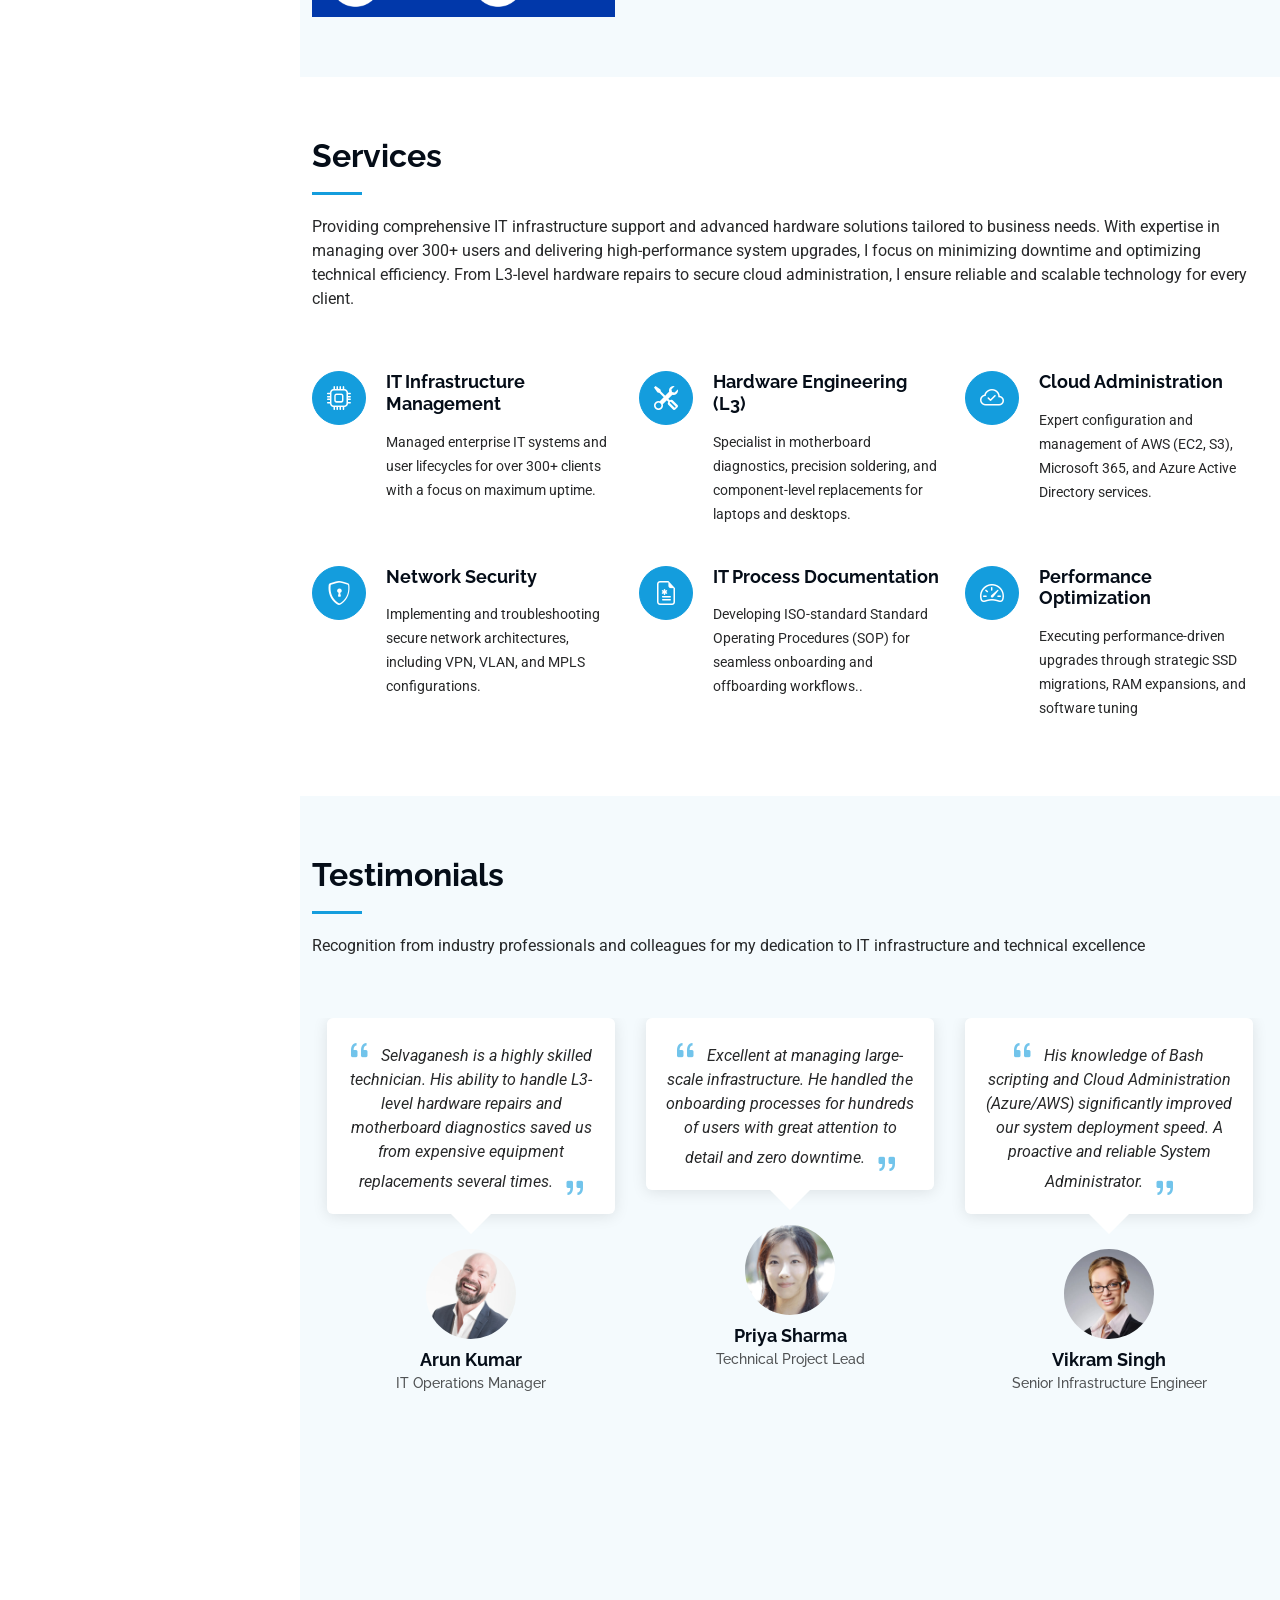
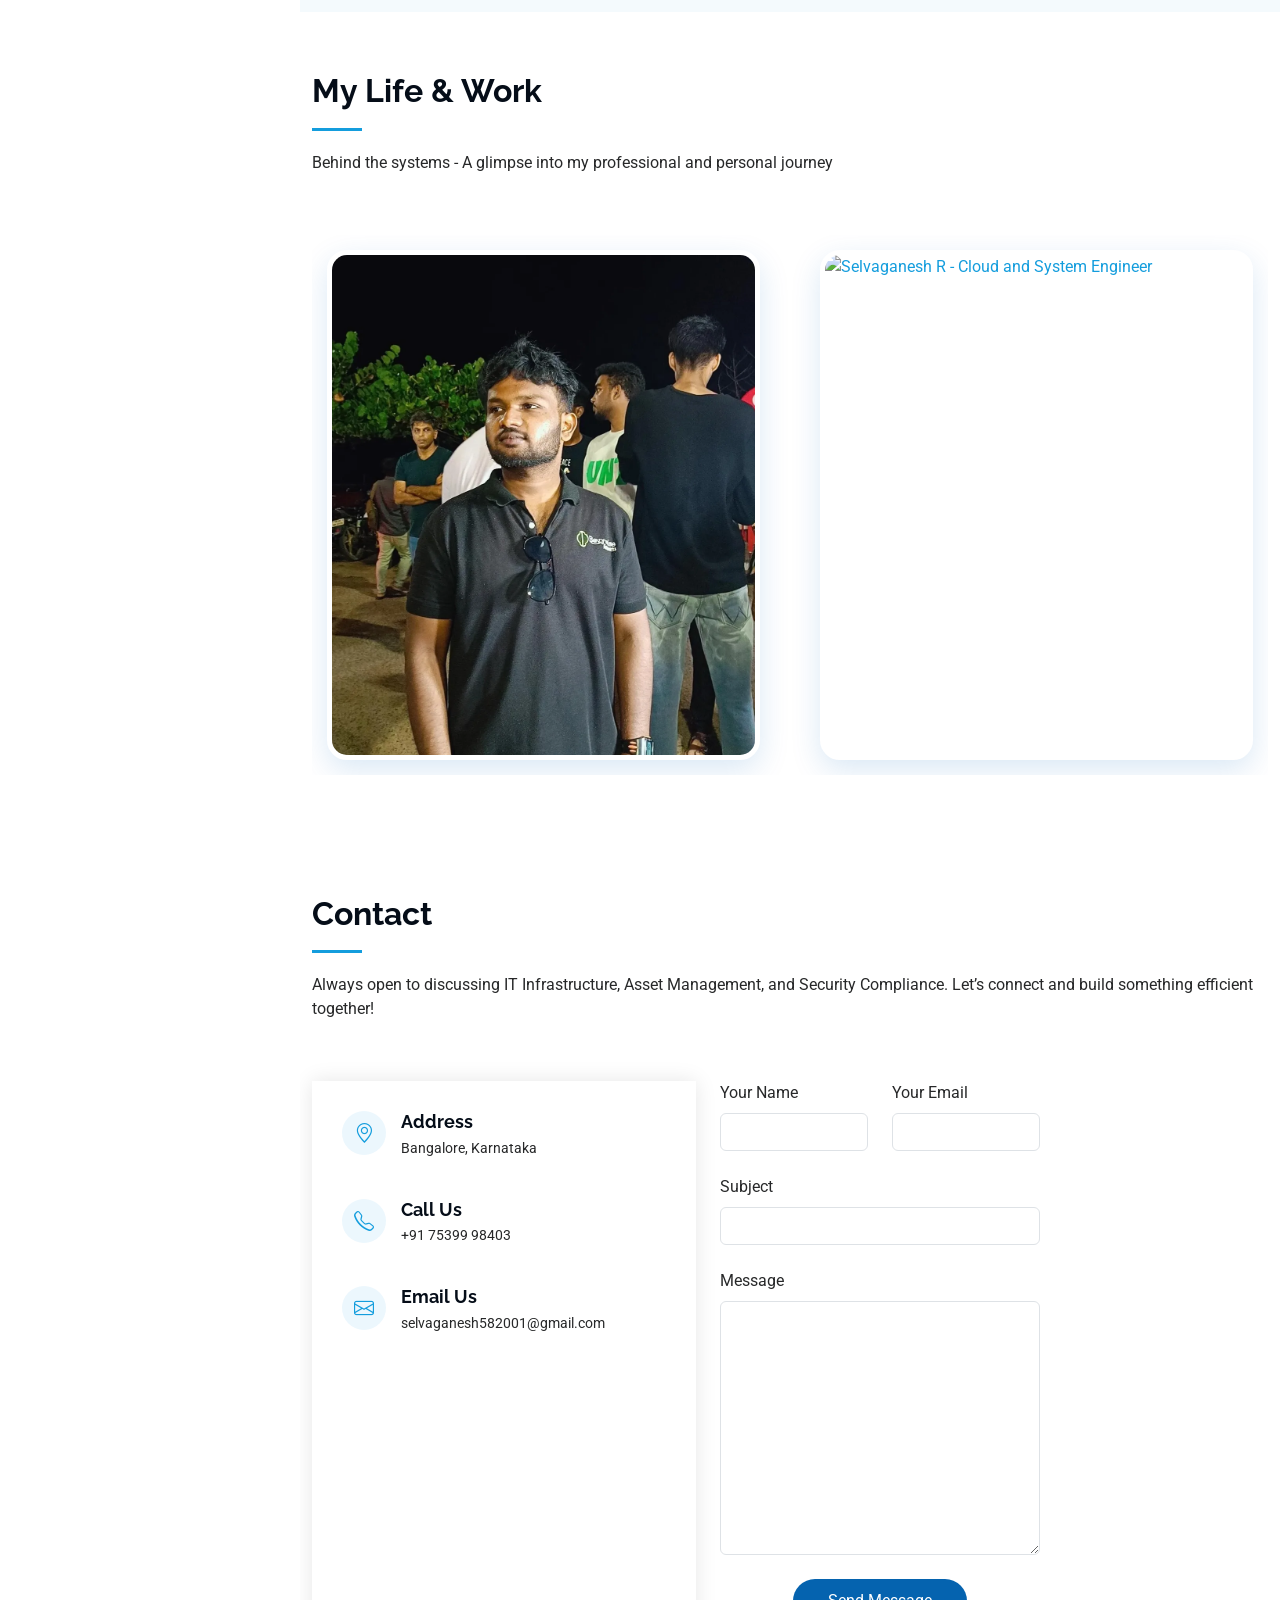
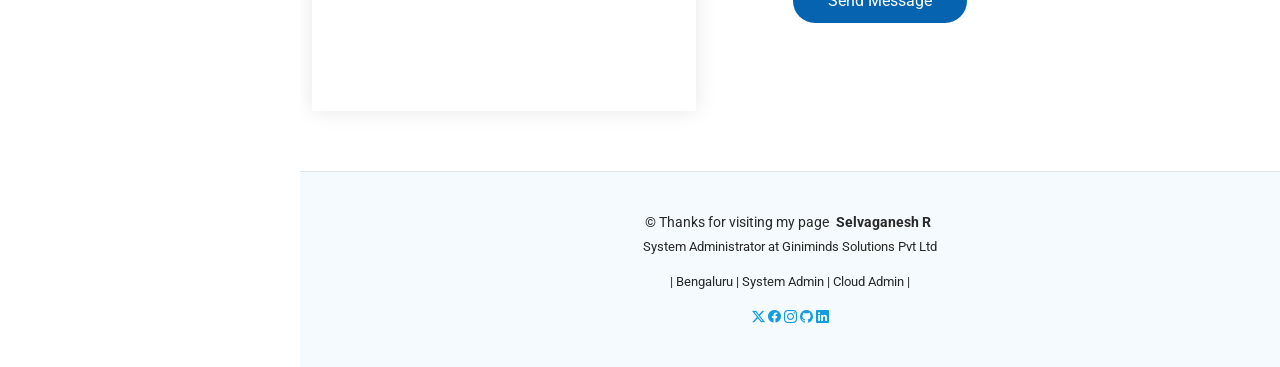
==== commit 67e2ce94: "Merge 9b3f8ca53796469206acc6ab22ceb4838b80bb48 into 464455f4d6f3f463616175e62abb2b2c8e891721" ====
--- a/index.html
+++ b/index.html
@@ -149,6 +149,7 @@
   <i class="bi bi-github"></i>
 </a>
       <a href="https://www.linkedin.com/in/selvaganeshr/" class="linkedin"><i class="bi bi-linkedin"></i></a>
+    <a href="resume.html" class="btn-get-started">View Live PDF Resume</a>
     </div>
     <a href="resume.html" class="btn-get-started">View Live PDF Resume</a>
     <nav id="navmenu" class="navmenu">
